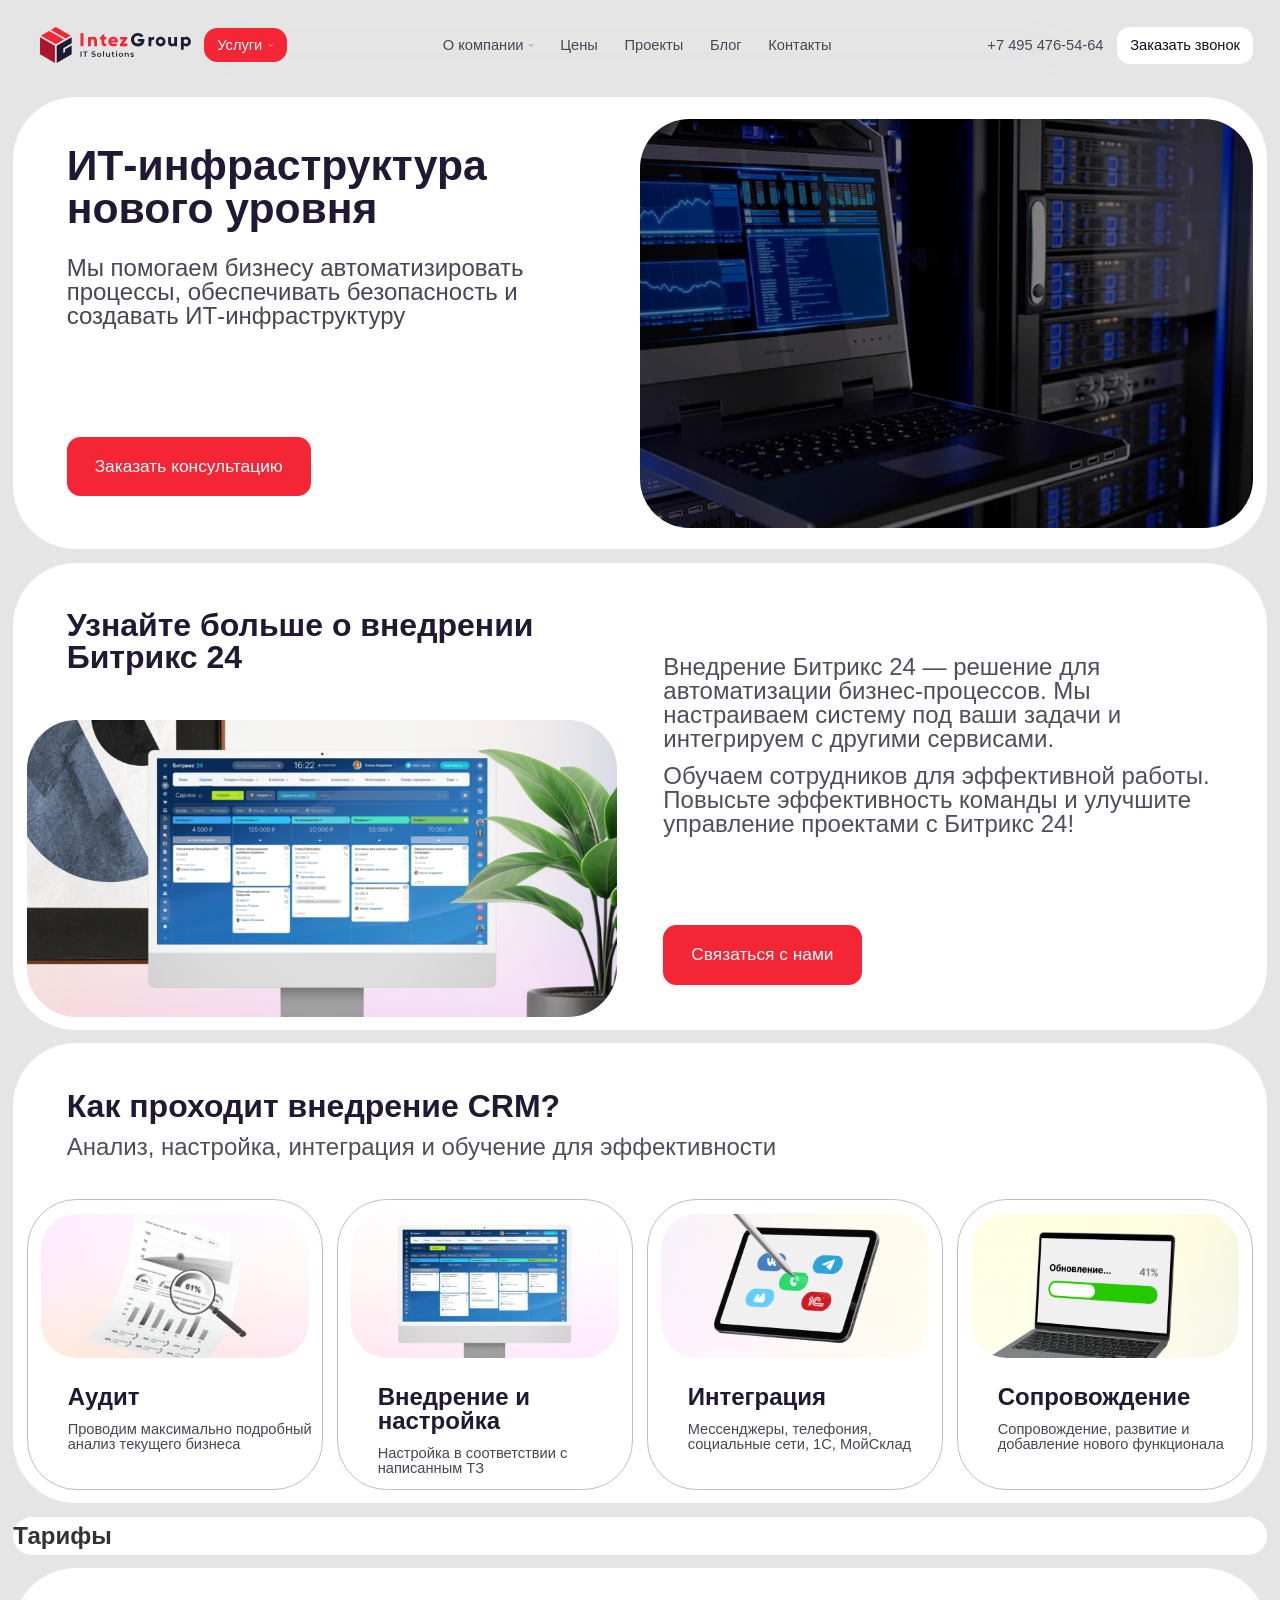
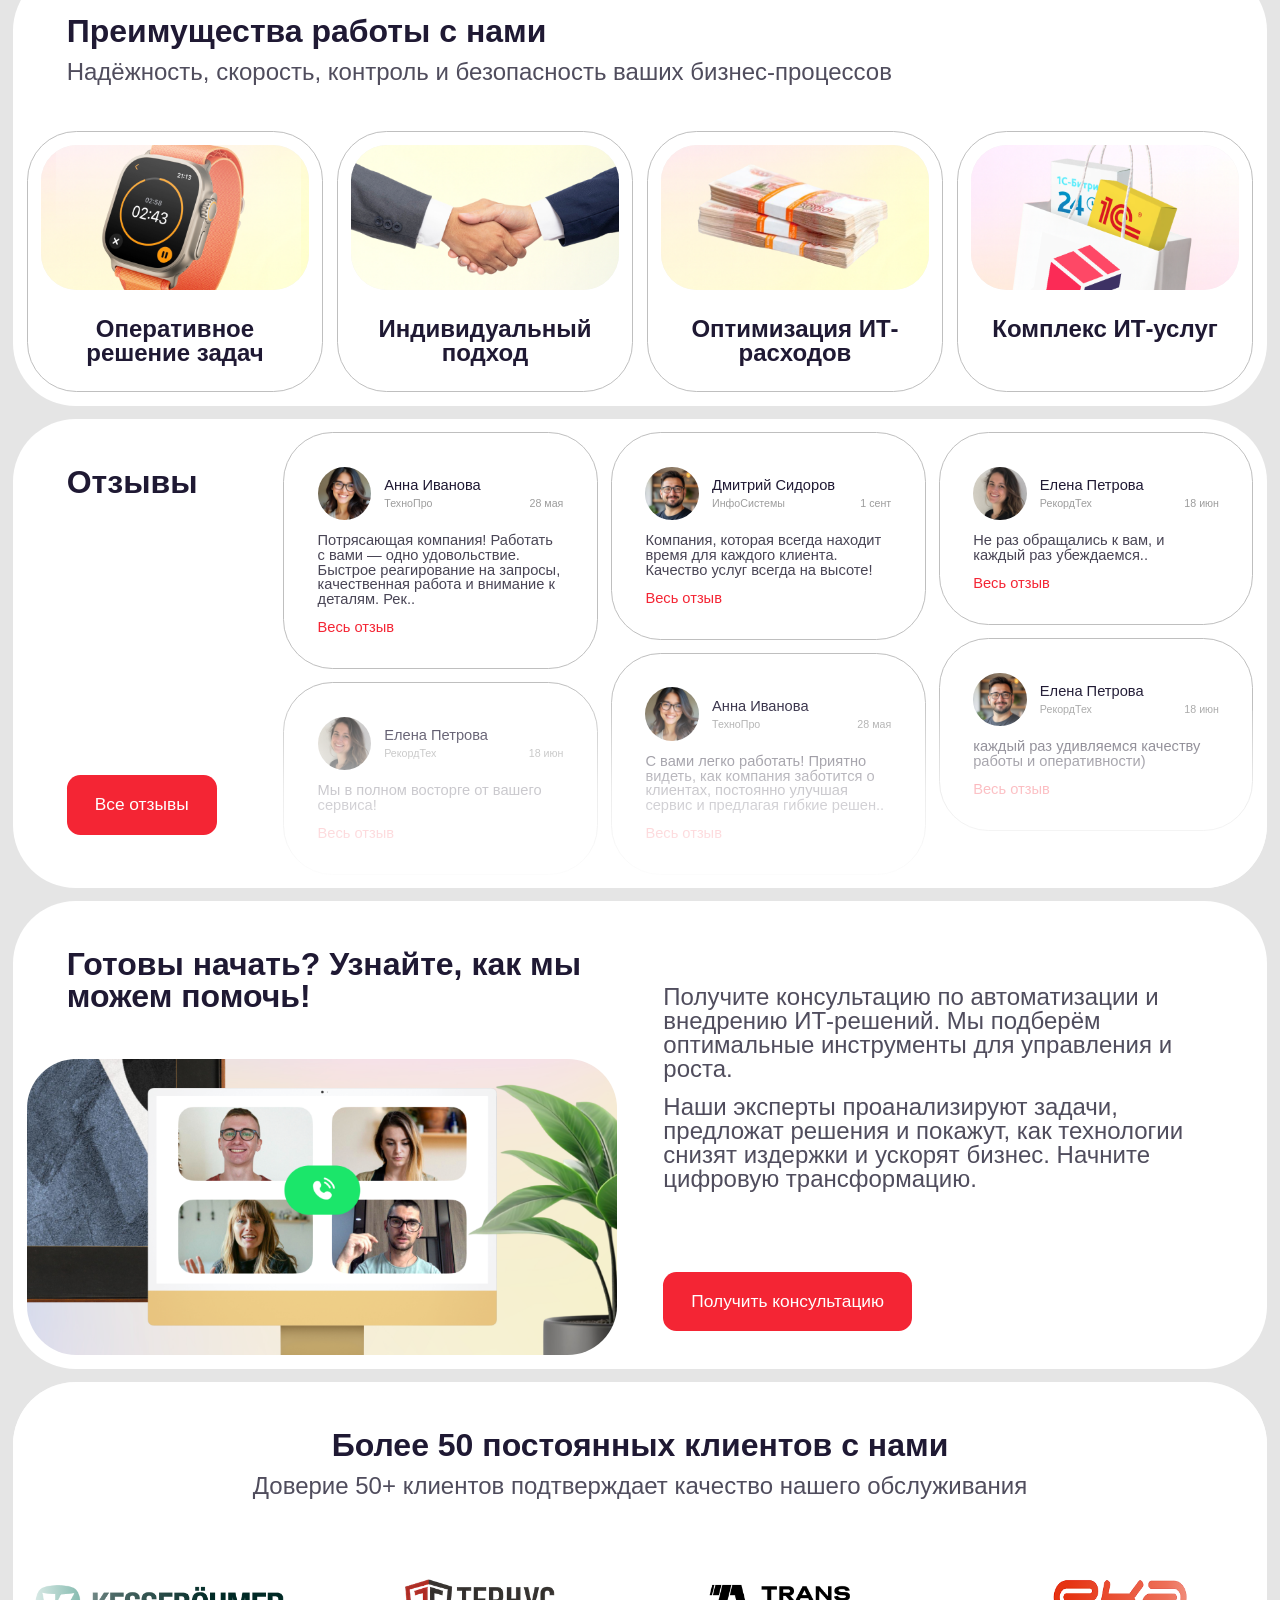
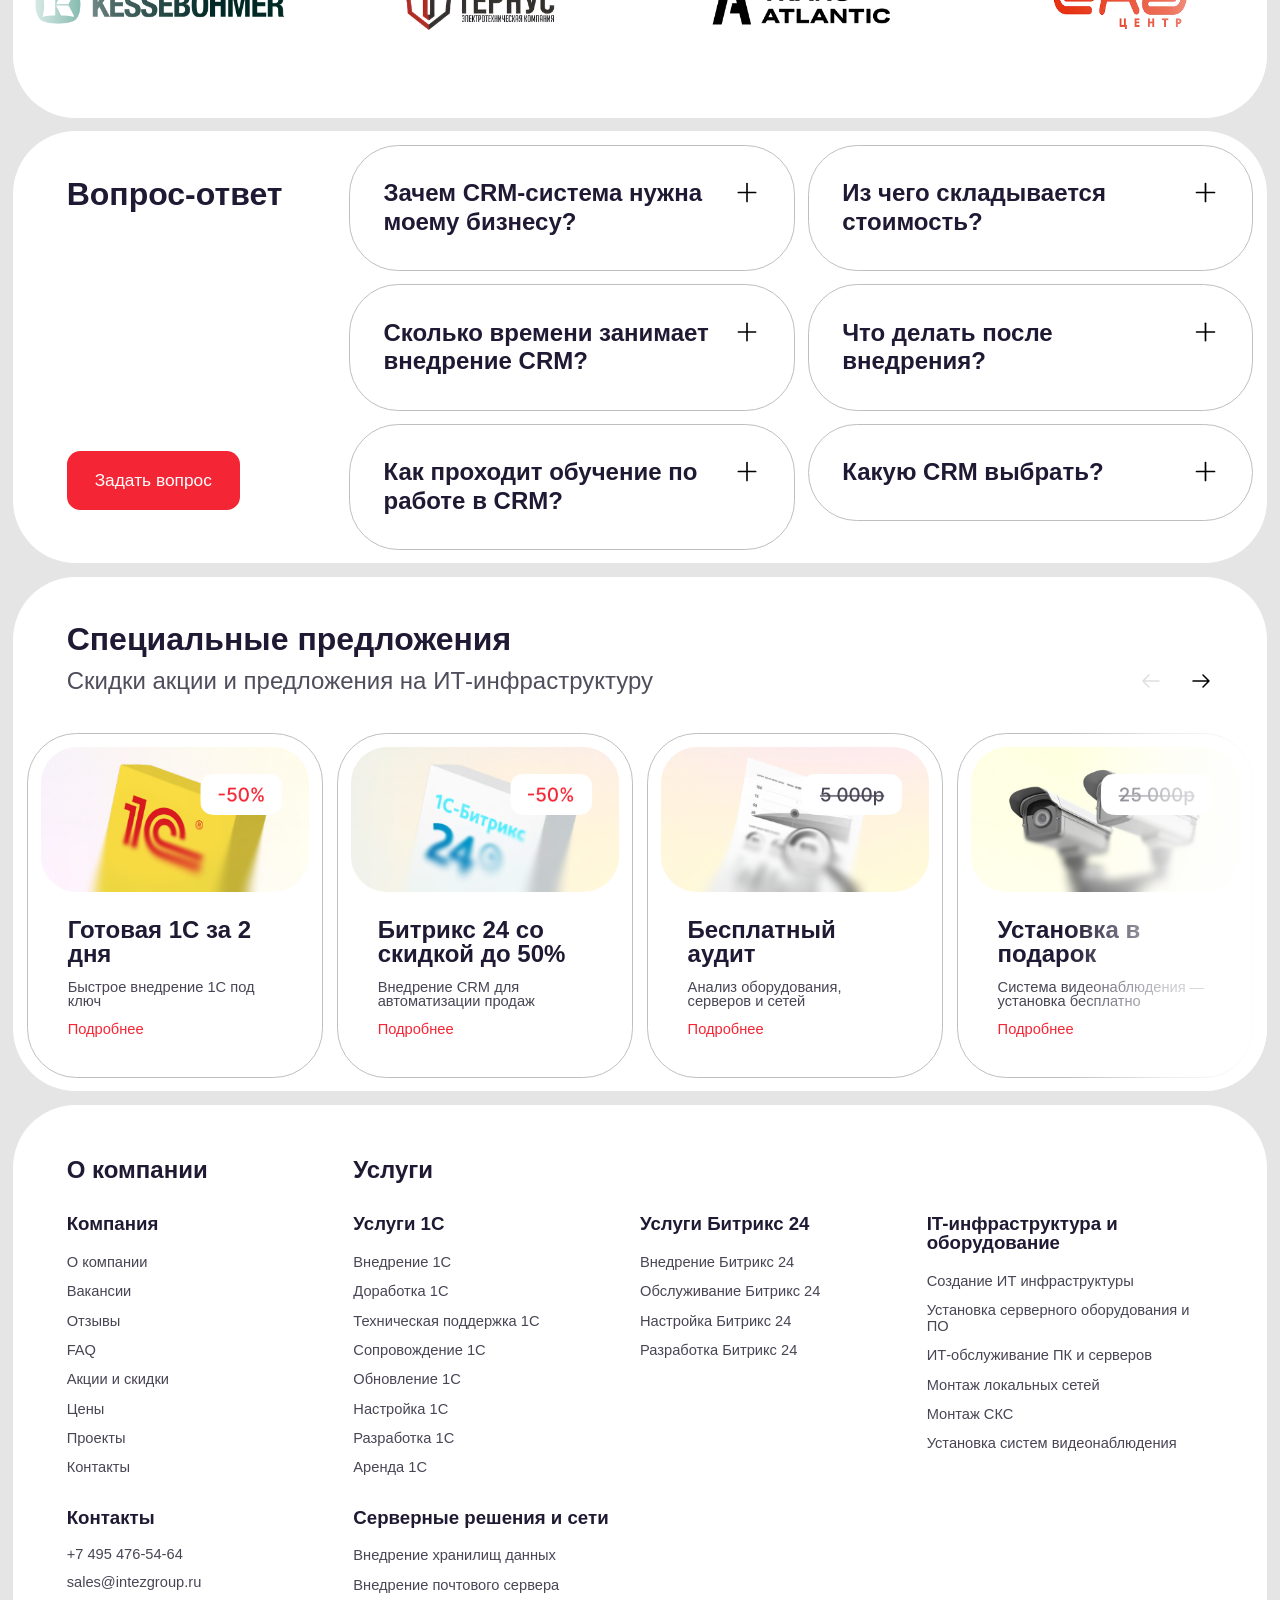
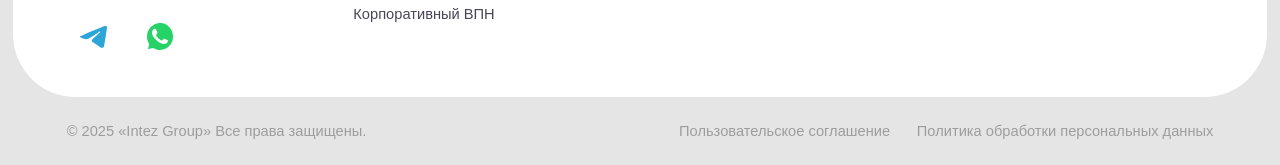
==== services.html @ 2ff38663 "Добавлена папка local для интеграции в Битрикс 24" ====
<!DOCTYPE html>
<html lang="ru">

<head>
  <meta charset="UTF-8" />
  <meta name="viewport" content="width=device-width, initial-scale=1.0" />
  <meta http-equiv="X-UA-Compatible" content="ie=edge" />
  <title>Название сайта</title>
  <link rel="stylesheet" href="style/main.css" />
</head>

<body>
  <!-- Overlay для размытия main (для services-popup) -->
  <div class="services-popup__overlay" id="overlay"></div>

  <!-- Overlay для модального окна (выше всех элементов) -->
  <div class="modal-overlay" id="modalOverlay"></div>

  <!-- Модальное окно с формой -->
  <div class="modal-popup" id="callModal">
    <div class="modal-popup__wrapper">
      <div class="modal-popup__container">
        <!-- Контент формы (переиспользуем стили quick-response) -->
        <div class="quick-response__content">
          <h2>Получить ответ за 15 минут</h2>
          <p>
            Заполните форму с актуальными данными
          </p>
          <form class="quick-response__form" id="callModalForm">
            <div class="quick-response__field">
              <input type="text" class="quick-response__input" placeholder="Имя" />
              <span class="quick-response__error">Additional text</span>
            </div>
            <div class="quick-response__field">
              <input type="tel" class="quick-response__input" placeholder="+7 __ __ __" />
              <span class="quick-response__error">Additional text</span>
            </div>
            <button type="submit" class="btn btn--primary">Отправить</button>
            <p>
              Отправляя форму, вы соглашаетесь с условиями
              <a href="#">пользовательского соглашения</a> и
              <a href="#">обработкой персональных данных</a>
            </p>
          </form>
        </div>

        <!-- Контент успешной отправки (скрыт по умолчанию) -->
        <div class="modal-success" style="display: none;">
          <img src="assets/img/content/successfully-done.png" alt="Успешно" class="modal-success__image" loading="lazy">
          <div class="modal-success__content">
            <h2>Спасибо за обращение!</h2>
            <p>
              Мы уже получили вашу заявку. Ожидайте звонка — специалист свяжется с вами в ближайшее время
            </p>
          </div>
        </div>
      </div>

      <!-- Кнопка закрытия справа от контейнера -->
      <button class="modal-popup__close" id="modalClose" aria-label="Закрыть">
        <img src="assets/img/icons/close.svg" alt="Закрыть" loading="lazy">
      </button>
    </div>
  </div>

  <!-- Всплывающее меню услуг -->
  <div class="services-popup__container" id="servicesPopup">
    <div class="services-popup__links">
      <!-- Колонка с категориями -->
      <div class="services-popup__column-wrapper">
        <!-- Блок заголовков категорий -->
        <div class="services-popup__categories">
          <h3 class="active" data-category="1c">
            Услуги 1С
          </h3>
          <h3 data-category="bitrix24">
            Услуги Битрикс 24
          </h3>
          <h3 data-category="it-infrastructure">
            ИТ-инфраструктура и оборудование
          </h3>
          <h3 data-category="server-solutions">
            Серверные решения и сети
          </h3>
        </div>
      </div>

      <!-- Колонка 1 -->
      <div class="services-popup__column-wrapper">
        <div class="services-popup__column" data-column="1">
          <!-- Услуги 1С - Колонка 1 -->
          <a href="#" class="services-popup__link" data-category="1c">Внедрение 1С</a>
          <a href="#" class="services-popup__link" data-category="1c">Доработка 1С</a>
          <a href="#" class="services-popup__link" data-category="1c">Техническая поддержка 1С</a>
          <a href="#" class="services-popup__link" data-category="1c">Сопровождение 1С</a>

          <!-- Услуги Битрикс 24 - Колонка 1 -->
          <a href="#" class="services-popup__link" data-category="bitrix24" style="display: none">Внедрение Битрикс
            24</a>
          <a href="#" class="services-popup__link" data-category="bitrix24" style="display: none">Обслуживание Битрикс
            24</a>

          <!-- ИТ-инфраструктура и оборудование - Колонка 1 -->
          <a href="#" class="services-popup__link" data-category="it-infrastructure" style="display: none">Создание ИТ
            инфраструктуры</a>
          <a href="#" class="services-popup__link" data-category="it-infrastructure" style="display: none">Установка
            серверного оборудования и ПО</a>
          <a href="#" class="services-popup__link" data-category="it-infrastructure"
            style="display: none">ИТ-обслуживание ПК и серверов</a>

          <!-- Серверные решения и сети - Колонка 1 -->
          <a href="#" class="services-popup__link" data-category="server-solutions" style="display: none">Внедрение
            хранилищ данных</a>
          <a href="#" class="services-popup__link" data-category="server-solutions" style="display: none">Внедрение
            почтового сервера</a>
        </div>
      </div>

      <!-- Колонка 2 -->
      <div class="services-popup__column-wrapper">
        <div class="services-popup__column" data-column="2">
          <!-- Услуги 1С - Колонка 2 -->
          <a href="#" class="services-popup__link" data-category="1c">Обновление 1С</a>
          <a href="#" class="services-popup__link" data-category="1c">Настройка 1С</a>
          <a href="#" class="services-popup__link" data-category="1c">Разработка 1С</a>
          <a href="#" class="services-popup__link" data-category="1c">Аренда 1С</a>

          <!-- Услуги Битрикс 24 - Колонка 2 -->
          <a href="#" class="services-popup__link" data-category="bitrix24" style="display: none">Настройка Битрикс
            24</a>
          <a href="#" class="services-popup__link" data-category="bitrix24" style="display: none">Разработка Битрикс
            24</a>

          <!-- ИТ-инфраструктура и оборудование - Колонка 2 -->
          <a href="#" class="services-popup__link" data-category="it-infrastructure" style="display: none">Монтаж
            локальных сетей</a>
          <a href="#" class="services-popup__link" data-category="it-infrastructure" style="display: none">Монтаж
            СКС</a>
          <a href="#" class="services-popup__link" data-category="it-infrastructure" style="display: none">Установка
            систем видеонаблюдения</a>

          <!-- Серверные решения и сети - Колонка 2 -->
          <a href="#" class="services-popup__link" data-category="server-solutions" style="display: none">Корпоративный
            VPN</a>
        </div>
      </div>
    </div>

    <!-- Блок с фотографией -->
    <div class="services-popup__image">
      <img src="assets/img/content/popup-menu-1c.png" alt="Услуги 1С" data-image="1c"
        class="services-popup__photo active" loading="lazy" />
      <img src="assets/img/content/popup-menu-bitrix-24.png" alt="Услуги Битрикс 24" data-image="bitrix24"
        class="services-popup__photo" loading="lazy" />
      <img src="assets/img/content/popup-menu-IT-solutions-and-equipment.png" alt="ИТ-инфраструктура и оборудование"
        data-image="it-infrastructure" class="services-popup__photo" loading="lazy" />
      <img src="assets/img/content/popup-menu-server-solutions-and-networks.png" alt="Серверные решения и сети"
        data-image="server-solutions" class="services-popup__photo" loading="lazy" />
    </div>
  </div>
  </div>

  <!-- Шапка сайта (десктоп версия) -->
  <header class="header header--desktop">
    <div class="container">
      <div class="header__content">
        <img src="assets/img/icons/logo-header-desktop.svg" alt="IntezGroup Logo" class="header__logo" loading="lazy" />

        <button class="btn btn--services" id="servicesBtn">
          Услуги
          <img src="assets/img/icons/show-more.svg" alt="" class="btn__icon" loading="lazy" />
        </button>

        <nav class="nav">
          <ul class="nav__list">
            <li class="nav__item nav__item--has-dropdown">
              <a href="#about" class="nav__link">
                О компании
                <img src="assets/img/icons/show-more.svg" alt="" class="nav__link-icon" loading="lazy" />
              </a>
              <!-- Всплывающее меню "О компании" -->
              <div class="nav-dropdown" id="aboutDropdown">
                <div class="nav-dropdown__container">
                  <a href="#" class="nav-dropdown__link">О компании</a>
                  <a href="#" class="nav-dropdown__link">Вакансии</a>
                  <a href="#" class="nav-dropdown__link">Отзывы</a>
                  <a href="#" class="nav-dropdown__link">Вопрос-ответ</a>
                  <a href="#" class="nav-dropdown__link">Акции и скидки</a>
                </div>
              </div>
            </li>
            <li class="nav__item">
              <a href="#prices" class="nav__link">Цены</a>
            </li>
            <li class="nav__item">
              <a href="#projects" class="nav__link">Проекты</a>
            </li>
            <li class="nav__item">
              <a href="#blog" class="nav__link">Блог</a>
            </li>
            <li class="nav__item">
              <a href="#contacts" class="nav__link">Контакты</a>
            </li>
          </ul>
        </nav>

        <div class="header__actions">
          <a href="tel:+74954765464" class="header__phone">+7 495 476-54-64</a>
          <button class="btn btn--secondary" id="callBtn">
            Заказать звонок
          </button>
        </div>

        <button class="burger" id="burger">
          <span class="burger__line"></span>
          <span class="burger__line"></span>
          <span class="burger__line"></span>
        </button>
      </div>
    </div>
  </header>

  <!-- Шапка сайта (мобильная версия для <= 1023px) -->
  <header class="header header--mobile">
    <div class="header__mobile-container">
      <img src="assets/img/icons/logo-header-mobile.svg" alt="IntezGroup Logo" class="header__mobile-logo"
        loading="lazy" />

      <div class="header__mobile-actions">
        <button class="btn btn--mobile-services" id="mobileServicesBtn">
          Услуги
        </button>

        <button class="btn-icon" id="mobileCallBtn" aria-label="Позвонить">
          <img src="assets/img/icons/phone-mobile.svg" alt="" loading="lazy" />
        </button>

        <button class="btn-icon" id="mobileMenuBtn" aria-label="Меню">
          <img src="assets/img/icons/menu-mobile.svg" alt="" loading="lazy" />
        </button>
      </div>
    </div>
  </header>

  <!-- Overlay для мобильного меню (содержит меню внутри) -->
  <div class="mobile-menu-overlay" id="mobileMenuOverlay">
    <!-- Кнопка закрытия меню (вернуться назад) -->
    <button class="btn-icon mobile-menu-back" id="mobileMenuBack" aria-label="Назад">
      <img src="assets/img/icons/back.svg" alt="" loading="lazy" />
    </button>

    <!-- Контент меню будет клонирован сюда из footer через JS -->
    <div class="mobile-menu-content" id="mobileMenuContent"></div>
  </div>

  <!-- Основной контент страницы -->
  <main>
    <!-- Обертка для основного контента (можно скрывать при показе 404) -->
    <div id="mainContent">
      <!-- 1. Секция: ИТ-инфраструктура нового уровня -->
      <section class="section section--hero">
        <div class="hero__content">
          <div class="hero__text-group">
            <h1>ИТ-инфраструктура нового уровня</h1>
            <p>
              Мы помогаем бизнесу автоматизировать процессы, обеспечивать
              безопасность и создавать ИТ-инфраструктуру
            </p>
          </div>
          <button class="btn btn--primary hero__button">Заказать консультацию</button>
        </div>
        <div class="hero__image">
          <img src="assets/img/content/a-new-level-of-IT-infrastructure.png" alt="ИТ-инфраструктура нового уровня"
            loading="lazy" />
        </div>
        <button class="btn btn--primary hero__button-mobile">Заказать консультацию</button>
      </section>

      <!-- 2. Секция: Преимущества работы с нами -->
      <section class="section section--about-company">
        <h2>
          Узнайте больше о внедрении Битрикс 24
        </h2>
        <div class="about-company__image">
          <img src="assets/img/content/section-learn-more.png" alt="Битрикс 24" loading="lazy" />
        </div>
        <div class="about-company__content">
          <div class="about-company__text">
            <p>
              Внедрение Битрикс 24 — решение для автоматизации бизнес-процессов.
              Мы настраиваем систему под ваши задачи и интегрируем с другими
              сервисами.
            </p>
            <p>
              Обучаем сотрудников для эффективной работы. Повысьте эффективность
              команды и улучшите управление проектами с Битрикс 24!
            </p>
          </div>
          <button class="btn btn--primary about-company__button">Связаться с нами</button>
        </div>
        <button class="btn btn--primary about-company__button-mobile">Связаться с нами</button>
      </section>

      <!-- 6. Секция: Наши достижения и результаты -->
      <section class="section section--work-process">
        <h2>Как проходит внедрение CRM?</h2>
        <p>
          Анализ, настройка, интеграция и обучение для эффективности
        </p>

        <div class="work-process__grid">
          <!-- Карточка 1: Аудит -->
          <div class="work-process-card">
            <div class="work-process-card__image">
              <img src="assets/img/content/audit-section-crm-proces.png" alt="Аудит" loading="lazy" />
            </div>
            <h3>Аудит</h3>
            <p>
              Проводим максимально подробный анализ текущего бизнеса
            </p>
          </div>

          <!-- Карточка 2: Внедрение и настройка -->
          <div class="work-process-card">
            <div class="work-process-card__image">
              <img src="assets/img/content/implem-section-crm-proces.png" alt="Внедрение и настройка" loading="lazy" />
            </div>
            <h3>Внедрение и настройка</h3>
            <p>
              Настройка в соответствии с написанным ТЗ
            </p>
          </div>

          <!-- Карточка 3: Интеграция -->
          <div class="work-process-card">
            <div class="work-process-card__image">
              <img src="assets/img/content/integration-section-crm-proces.png" alt="Интеграция" loading="lazy" />
            </div>
            <h3>Интеграция</h3>
            <p>
              Мессенджеры, телефония, социальные сети, 1С, МойСклад
            </p>
          </div>

          <!-- Карточка 4: Сопровождение -->
          <div class="work-process-card">
            <div class="work-process-card__image">
              <img src="assets/img/content/escort-section-crm-proces.png" alt="Сопровождение" loading="lazy" />
            </div>
            <h3>Сопровождение</h3>
            <p>
              Сопровождение, развитие и добавление нового функционала
            </p>
          </div>
        </div>

        <div class="work-process__navigation">
          <button class="work-process__nav-btn work-process__nav-btn--prev" id="workProcessPrev">
            <img src="assets/img/icons/arrow-left.svg" alt="Предыдущий" style="transform: rotate(180deg)"
              loading="lazy" />
          </button>
          <button class="work-process__nav-btn work-process__nav-btn--next" id="workProcessNext">
            <img src="assets/img/icons/arrow-left.svg" alt="Следующий" style="transform: rotate(0deg)" loading="lazy" />
          </button>
        </div>
      </section>

      <!-- 5. Секция: Узнайте больше о нашей компании -->
      <!-- 4. Секция: Тарифы -->
      <section class="section section--pricing">
        <h2>Тарифы</h2>
      </section>

      <section class="section section--advantages">
        <h2>Преимущества работы с нами</h2>
        <p>
          Надёжность, скорость, контроль и безопасность ваших бизнес-процессов
        </p>

        <div class="advantages__grid">
          <!-- Карточка 1: Оперативное решение задач -->
          <div class="advantage-card">
            <div class="advantage-card__image">
              <img src="assets/img/content/fast-solution-section-advantages.png" alt="Оперативное решение задач"
                loading="lazy" />
            </div>
            <h3>Оперативное решение задач</h3>
          </div>

          <!-- Карточка 2: Индивидуальный подход -->
          <div class="advantage-card">
            <div class="advantage-card__image">
              <img src="assets/img/content/individual-approach-section-advantages.png" alt="Индивидуальный подход"
                loading="lazy" />
            </div>
            <h3>Индивидуальный подход</h3>
          </div>

          <!-- Карточка 3: Оптимизация ИТ-расходов -->
          <div class="advantage-card">
            <div class="advantage-card__image">
              <img src="assets/img/content/optimizing-IT-costs-section-advantages.png" alt="Оптимизация ИТ-расходов"
                loading="lazy" />
            </div>
            <h3>Оптимизация ИТ-расходов</h3>
          </div>

          <!-- Карточка 4: Комплекс ИТ-услуг -->
          <div class="advantage-card">
            <div class="advantage-card__image">
              <img src="assets/img/content/range-of-IT-services-section-advantages.png" alt="Комплекс ИТ-услуг"
                loading="lazy" />
            </div>
            <h3>Комплекс ИТ-услуг</h3>
          </div>
        </div>
      </section>

      <!-- 3. Секция: Услуги, открывающие новые возможности -->
      <section class="section section--reviews">
        <div class="reviews__container">
          <!-- Блок слева: Заголовок и кнопка -->
          <div class="reviews__left-block">
            <h2>Отзывы</h2>
            <button class="btn btn--primary">Все отзывы</button>
          </div>

          <!-- Блок справа: Карточки отзывов -->
          <div class="reviews__cards-block">
            <!-- Отзыв 1: Анна Иванова (первая карточка) -->
            <div class="reviews__card">
              <div class="reviews__card-header">
                <img src="assets/img/content/test-avatar-1.jpg" alt="Анна Иванова" class="reviews__card-photo"
                  loading="lazy" />
                <div class="reviews__card-info">
                  <div class="reviews__card-name">Анна Иванова</div>
                  <div class="reviews__card-meta">
                    <span class="reviews__card-company">ТехноПро</span>
                    <span class="reviews__card-date">28 мая</span>
                  </div>
                </div>
              </div>
              <p>
                Потрясающая компания! Работать с вами — одно удовольствие.
                Быстрое реагирование на запросы, качественная работа и внимание
                к деталям. Рек..
              </p>
              <a href="#" class="reviews__card-link">Весь отзыв</a>
            </div>

            <!-- Отзыв 2: Елена Петрова -->
            <div class="reviews__card">
              <div class="reviews__card-header">
                <img src="assets/img/content/test-avatar-2.jpg" alt="Елена Петрова" class="reviews__card-photo"
                  loading="lazy" />
                <div class="reviews__card-info">
                  <div class="reviews__card-name">Елена Петрова</div>
                  <div class="reviews__card-meta">
                    <span class="reviews__card-company">РекордТех</span>
                    <span class="reviews__card-date">18 июн</span>
                  </div>
                </div>
              </div>
              <p>
                Мы в полном восторге от вашего сервиса!
              </p>
              <a href="#" class="reviews__card-link">Весь отзыв</a>
            </div>

            <!-- Отзыв 3: Дмитрий Сидоров -->
            <div class="reviews__card">
              <div class="reviews__card-header">
                <img src="assets/img/content/test-avatar-3.jpg" alt="Дмитрий Сидоров" class="reviews__card-photo"
                  loading="lazy" />
                <div class="reviews__card-info">
                  <div class="reviews__card-name">Дмитрий Сидоров</div>
                  <div class="reviews__card-meta">
                    <span class="reviews__card-company">ИнфоСистемы</span>
                    <span class="reviews__card-date">1 сент</span>
                  </div>
                </div>
              </div>
              <p>
                Компания, которая всегда находит время для каждого клиента.
                Качество услуг всегда на высоте!
              </p>
              <a href="#" class="reviews__card-link">Весь отзыв</a>
            </div>

            <!-- Отзыв 4: Анна Иванова (вторая карточка) -->
            <div class="reviews__card">
              <div class="reviews__card-header">
                <img src="assets/img/content/test-avatar-1.jpg" alt="Анна Иванова" class="reviews__card-photo"
                  loading="lazy" />
                <div class="reviews__card-info">
                  <div class="reviews__card-name">Анна Иванова</div>
                  <div class="reviews__card-meta">
                    <span class="reviews__card-company">ТехноПро</span>
                    <span class="reviews__card-date">28 мая</span>
                  </div>
                </div>
              </div>
              <p>
                С вами легко работать! Приятно видеть, как компания заботится о
                клиентах, постоянно улучшая сервис и предлагая гибкие решен..
              </p>
              <a href="#" class="reviews__card-link">Весь отзыв</a>
            </div>

            <!-- Отзыв 5: Елена Петрова (третья карточка) -->
            <div class="reviews__card">
              <div class="reviews__card-header">
                <img src="assets/img/content/test-avatar-2.jpg" alt="Елена Петрова" class="reviews__card-photo"
                  loading="lazy" />
                <div class="reviews__card-info">
                  <div class="reviews__card-name">Елена Петрова</div>
                  <div class="reviews__card-meta">
                    <span class="reviews__card-company">РекордТех</span>
                    <span class="reviews__card-date">18 июн</span>
                  </div>
                </div>
              </div>
              <p>
                Не раз обращались к вам, и каждый раз убеждаемся..
              </p>
              <a href="#" class="reviews__card-link">Весь отзыв</a>
            </div>

            <!-- Отзыв 6: Елена Петрова (четвёртая карточка) -->
            <div class="reviews__card">
              <div class="reviews__card-header">
                <img src="assets/img/content/test-avatar-3.jpg" alt="Елена Петрова" class="reviews__card-photo"
                  loading="lazy" />
                <div class="reviews__card-info">
                  <div class="reviews__card-name">Елена Петрова</div>
                  <div class="reviews__card-meta">
                    <span class="reviews__card-company">РекордТех</span>
                    <span class="reviews__card-date">18 июн</span>
                  </div>
                </div>
              </div>
              <p>
                каждый раз удивляемся качеству работы и оперативности)
              </p>
              <a href="#" class="reviews__card-link">Весь отзыв</a>
            </div>
          </div>
        </div>

        <div class="reviews__navigation">
          <button class="reviews__nav-btn reviews__nav-btn--prev" id="reviewsPrev">
            <img src="assets/img/icons/arrow-left.svg" alt="Предыдущий" style="transform: rotate(180deg)"
              loading="lazy" />
          </button>
          <button class="reviews__nav-btn reviews__nav-btn--next" id="reviewsNext">
            <img src="assets/img/icons/arrow-left.svg" alt="Следующий" style="transform: rotate(0deg)" loading="lazy" />
          </button>
        </div>
      </section>

      <!-- 10. Секция: Готовы начать? Узнайте, как мы можем помочь! -->
      <section class="section section--ready-to-start">
        <h2>
          Готовы начать? Узнайте, как мы можем помочь!
        </h2>
        <div class="ready-to-start__image">
          <img src="assets/img/content/ready-to-start-img.png" alt="Готовы начать?" loading="lazy" />
        </div>
        <div class="ready-to-start__content">
          <div class="ready-to-start__text">
            <p>
              Получите консультацию по автоматизации и внедрению ИТ-решений. Мы
              подберём оптимальные инструменты для управления и роста.
            </p>
            <p>
              Наши эксперты проанализируют задачи, предложат решения и покажут,
              как технологии снизят издержки и ускорят бизнес. Начните цифровую
              трансформацию.
            </p>
          </div>
          <button class="btn btn--primary ready-to-start__button">Получить консультацию</button>
        </div>
        <button class="btn btn--primary ready-to-start__button-mobile">Получить консультацию</button>
      </section>

      <!-- 11. Секция: Специальные предложения -->
      <section class="section section--clients">
        <div class="clients__header">
          <h2>Более 50 постоянных клиентов с нами</h2>
          <p>
            Доверие 50+ клиентов подтверждает качество нашего обслуживания
          </p>
        </div>

        <div class="clients__grid">
          <div class="clients__logo">
            <img src="assets/img/partners/kessebohmer.png" alt="Kessebohmer" loading="lazy" />
          </div>
          <div class="clients__logo">
            <img src="assets/img/partners/ternus.png" alt="Ternus" loading="lazy" />
          </div>
          <div class="clients__logo">
            <img src="assets/img/partners/trans-atlantic.png" alt="Trans Atlantic" loading="lazy" />
          </div>
          <div class="clients__logo">
            <img src="assets/img/partners/eka-center.png" alt="Eka Center" loading="lazy" />
          </div>
          <div class="clients__logo">
            <img src="assets/img/partners/city-krovla.png" alt="City Krovla" loading="lazy" />
          </div>
          <div class="clients__logo">
            <img src="assets/img/partners/belka.png" alt="Belka" loading="lazy" />
          </div>
          <div class="clients__logo">
            <img src="assets/img/partners/abs-service.png" alt="ABS Service" loading="lazy" />
          </div>
          <div class="clients__logo">
            <img src="assets/img/partners/chapurin.png" alt="Chapurin" loading="lazy" />
          </div>
          <div class="clients__logo">
            <img src="assets/img/partners/geomon.png" alt="Geomon" loading="lazy" />
          </div>
          <div class="clients__logo">
            <img src="assets/img/partners/lsc.png" alt="LSC" loading="lazy" />
          </div>
          <div class="clients__logo">
            <img src="assets/img/partners/mediacontact.png" alt="Media Contact" loading="lazy" />
          </div>
          <div class="clients__logo">
            <img src="assets/img/partners/presna-finans.png" alt="Presna Finans" loading="lazy" />
          </div>
          <div class="clients__logo">
            <img src="assets/img/partners/smartlamps.png" alt="Smart Lamps" loading="lazy" />
          </div>
          <div class="clients__logo">
            <img src="assets/img/partners/tract-group.png" alt="Tract Group" loading="lazy" />
          </div>

          <!-- Дубликаты для бесшовной анимации на desktop -->
          <div class="clients__logo">
            <img src="assets/img/partners/kessebohmer.png" alt="Kessebohmer" loading="lazy" />
          </div>
          <div class="clients__logo">
            <img src="assets/img/partners/ternus.png" alt="Ternus" loading="lazy" />
          </div>
          <div class="clients__logo">
            <img src="assets/img/partners/trans-atlantic.png" alt="Trans Atlantic" loading="lazy" />
          </div>
          <div class="clients__logo">
            <img src="assets/img/partners/eka-center.png" alt="Eka Center" loading="lazy" />
          </div>
          <div class="clients__logo">
            <img src="assets/img/partners/city-krovla.png" alt="City Krovla" loading="lazy" />
          </div>
          <div class="clients__logo">
            <img src="assets/img/partners/belka.png" alt="Belka" loading="lazy" />
          </div>
          <div class="clients__logo">
            <img src="assets/img/partners/abs-service.png" alt="ABS Service" loading="lazy" />
          </div>
          <div class="clients__logo">
            <img src="assets/img/partners/chapurin.png" alt="Chapurin" loading="lazy" />
          </div>
          <div class="clients__logo">
            <img src="assets/img/partners/geomon.png" alt="Geomon" loading="lazy" />
          </div>
          <div class="clients__logo">
            <img src="assets/img/partners/lsc.png" alt="LSC" loading="lazy" />
          </div>
          <div class="clients__logo">
            <img src="assets/img/partners/mediacontact.png" alt="Media Contact" loading="lazy" />
          </div>
          <div class="clients__logo">
            <img src="assets/img/partners/presna-finans.png" alt="Presna Finans" loading="lazy" />
          </div>
          <div class="clients__logo">
            <img src="assets/img/partners/smartlamps.png" alt="Smart Lamps" loading="lazy" />
          </div>
          <div class="clients__logo">
            <img src="assets/img/partners/tract-group.png" alt="Tract Group" loading="lazy" />
          </div>
        </div>

        <div class="clients__navigation">
          <button class="clients__nav-btn clients__nav-btn--prev" id="clientsPrev">
            <img src="assets/img/icons/arrow-left.svg" alt="Предыдущий" style="transform: rotate(180deg)"
              loading="lazy" />
          </button>
          <button class="clients__nav-btn clients__nav-btn--next" id="clientsNext">
            <img src="assets/img/icons/arrow-left.svg" alt="Следующий" style="transform: rotate(0deg)" loading="lazy" />
          </button>
        </div>
      </section>

      <!-- 8. Секция: ИТ для Трак Групп -->
      <section class="section section--faq">
        <div class="faq__container">
          <!-- Блок слева: Заголовок и кнопка -->
          <div class="faq__left-block">
            <h2>Вопрос-ответ</h2>
            <button class="btn btn--primary">Задать вопрос</button>
          </div>

          <!-- Блок справа: Карточки FAQ -->
          <div class="faq__cards-block">
            <!-- Вопрос 1 -->
            <div class="faq__card">
              <div class="faq__card-header">
                <div class="faq__question-text">
                  Зачем CRM-система нужна моему бизнесу?
                </div>
                <button class="faq__toggle-btn">
                  <img src="assets/img/icons/plus.svg" alt="Показать ответ" loading="lazy" />
                </button>
              </div>
              <div class="faq__answer">
                CRM-система помогает систематизировать работу с клиентами,
                автоматизировать бизнес-процессы и увеличить продажи. Она
                позволяет хранить всю историю взаимодействия с клиентами в одном
                месте, отслеживать сделки на всех этапах воронки продаж и
                анализировать эффективность вашей команды.
              </div>
            </div>

            <!-- Вопрос 2 -->
            <div class="faq__card">
              <div class="faq__card-header">
                <div class="faq__question-text">
                  Сколько времени занимает внедрение CRM?
                </div>
                <button class="faq__toggle-btn">
                  <img src="assets/img/icons/plus.svg" alt="Показать ответ" loading="lazy" />
                </button>
              </div>
              <div class="faq__answer">
                Сроки внедрения CRM зависят от масштаба вашего бизнеса,
                сложности интеграций и объема персональных данных. В среднем,
                процесс занимает от нескольких недель до нескольких месяцев. Мы
                проводим предварительный анализ ваших задач и бизнес-процессов,
                чтобы определить наиболее оптимальные сроки и предоставить вам
                план внедрения
              </div>
            </div>

            <!-- Вопрос 3 -->
            <div class="faq__card">
              <div class="faq__card-header">
                <div class="faq__question-text">
                  Как проходит обучение по работе в CRM?
                </div>
                <button class="faq__toggle-btn">
                  <img src="assets/img/icons/plus.svg" alt="Показать ответ" loading="lazy" />
                </button>
              </div>
              <div class="faq__answer">
                Мы проводим комплексное обучение для вашей команды, включающее
                теоретические занятия и практические тренинги. Обучение
                адаптируется под специфику вашего бизнеса и включает в себя
                работу с основными модулями системы, настройку воронок продаж и
                автоматизацию процессов. После обучения мы предоставляем
                техническую поддержку.
              </div>
            </div>

            <!-- Вопрос 4 -->
            <div class="faq__card">
              <div class="faq__card-header">
                <div class="faq__question-text">
                  Из чего складывается стоимость?
                </div>
                <button class="faq__toggle-btn">
                  <img src="assets/img/icons/plus.svg" alt="Показать ответ" loading="lazy" />
                </button>
              </div>
              <div class="faq__answer">
                Стоимость внедрения CRM складывается из нескольких компонентов:
                лицензия на использование системы, работы по настройке и
                кастомизации под ваши бизнес-процессы, интеграция с другими
                сервисами, обучение сотрудников и техническая поддержка. Мы
                предлагаем гибкие тарифные планы, чтобы вы могли выбрать
                оптимальный вариант.
              </div>
            </div>

            <!-- Вопрос 5 -->
            <div class="faq__card">
              <div class="faq__card-header">
                <div class="faq__question-text">
                  Что делать после внедрения?
                </div>
                <button class="faq__toggle-btn">
                  <img src="assets/img/icons/plus.svg" alt="Показать ответ" loading="lazy" />
                </button>
              </div>
              <div class="faq__answer">
                После внедрения CRM мы остаемся на связи для технической
                поддержки и консультаций. Рекомендуем регулярно анализировать
                эффективность использования системы, оптимизировать
                бизнес-процессы и обучать новых сотрудников. Мы также предлагаем
                услуги по доработке функционала и масштабированию системы по
                мере роста вашего бизнеса.
              </div>
            </div>

            <!-- Вопрос 6 -->
            <div class="faq__card">
              <div class="faq__card-header">
                <div class="faq__question-text">Какую CRM выбрать?</div>
                <button class="faq__toggle-btn">
                  <img src="assets/img/icons/plus.svg" alt="Показать ответ" loading="lazy" />
                </button>
              </div>
              <div class="faq__answer">
                Выбор CRM зависит от специфики вашего бизнеса, количества
                сотрудников и задач, которые необходимо решить. Мы работаем с
                Bitrix24 — это мощная российская платформа, которая включает
                CRM, задачи и проекты, телефонию, чаты и многое другое. Проведем
                аудит и поможем определить оптимальное решение именно для вас.
              </div>
            </div>
          </div>
        </div>
      </section>

      <!-- 13. Секция: Получить ответ за 15 минут -->
      <section class="section section--special-offers">
        <div class="special-offers__header">
          <div class="special-offers__header-text">
            <h2>Специальные предложения</h2>
            <p>
              Скидки акции и предложения на ИТ-инфраструктуру
            </p>
          </div>
        </div>

        <div class="special-offers__navigation">
          <button class="special-offers__nav-btn special-offers__nav-btn--prev" id="specialOffersPrev">
            <img src="assets/img/icons/arrow-left.svg" alt="Предыдущий" style="transform: rotate(180deg)"
              loading="lazy" />
          </button>
          <button class="special-offers__nav-btn special-offers__nav-btn--next" id="specialOffersNext">
            <img src="assets/img/icons/arrow-left.svg" alt="Следующий" style="transform: rotate(0deg)" loading="lazy" />
          </button>
        </div>

        <div class="special-offers__grid">
          <!-- Карточка 1: Готовая 1С за 2 дня -->
          <div class="special-offers__card">
            <div class="special-offers__card-image">
              <img src="assets/img/content/1c-section-special-offers.png" alt="Готовая 1С за 2 дня" loading="lazy" />
            </div>
            <div class="special-offers__card-content">
              <h3>Готовая 1С за 2 дня</h3>
              <p>
                Быстрое внедрение 1С под ключ
              </p>
              <a href="#" class="special-offers__card-link">Подробнее</a>
            </div>
          </div>

          <!-- Карточка 2: Битрикс 24 со скидкой до 50% -->
          <div class="special-offers__card">
            <div class="special-offers__card-image">
              <img src="assets/img/content/24-bitrix-section-special-offers.png" alt="Битрикс 24 со скидкой до 50%"
                loading="lazy" />
            </div>
            <div class="special-offers__card-content">
              <h3>
                Битрикс 24 со скидкой до 50%
              </h3>
              <p>
                Внедрение CRM для автоматизации продаж
              </p>
              <a href="#" class="special-offers__card-link">Подробнее</a>
            </div>
          </div>

          <!-- Карточка 3: Бесплатный аудит -->
          <div class="special-offers__card">
            <div class="special-offers__card-image">
              <img src="assets/img/content/free-audit-section-special-offers.png" alt="Бесплатный аудит"
                loading="lazy" />
            </div>
            <div class="special-offers__card-content">
              <h3>Бесплатный аудит</h3>
              <p>
                Анализ оборудования, серверов и сетей
              </p>
              <a href="#" class="special-offers__card-link">Подробнее</a>
            </div>
          </div>

          <!-- Карточка 4: Установка в подарок -->
          <div class="special-offers__card">
            <div class="special-offers__card-image">
              <img src="assets/img/content/installation-section-special-offers.png" alt="Установка в подарок"
                loading="lazy" />
            </div>
            <div class="special-offers__card-content">
              <h3>Установка в подарок</h3>
              <p>
                Система видеонаблюдения — установка бесплатно
              </p>
              <a href="#" class="special-offers__card-link">Подробнее</a>
            </div>
          </div>

          <!-- Карточка 4: Установка в подарок -->
          <div class="special-offers__card">
            <div class="special-offers__card-image">
              <img src="assets/img/content/installation-section-special-offers.png" alt="Установка в подарок"
                loading="lazy" />
            </div>
            <div class="special-offers__card-content">
              <h3>Установка в подарок</h3>
              <p>
                Система видеонаблюдения — установка бесплатно
              </p>
              <a href="#" class="special-offers__card-link">Подробнее</a>
            </div>
          </div>

          <!-- Карточка 4: Установка в подарок -->
          <div class="special-offers__card">
            <div class="special-offers__card-image">
              <img src="assets/img/content/installation-section-special-offers.png" alt="Установка в подарок"
                loading="lazy" />
            </div>
            <div class="special-offers__card-content">
              <h3>Установка в подарок</h3>
              <p>
                Система видеонаблюдения — установка бесплатно
              </p>
              <a href="#" class="special-offers__card-link">Подробнее</a>
            </div>
          </div>

          <!-- Карточка 4: Установка в подарок -->
          <div class="special-offers__card">
            <div class="special-offers__card-image">
              <img src="assets/img/content/installation-section-special-offers.png" alt="Установка в подарок"
                loading="lazy" />
            </div>
            <div class="special-offers__card-content">
              <h3>Установка в подарок</h3>
              <p>
                Система видеонаблюдения — установка бесплатно
              </p>
              <a href="#" class="special-offers__card-link">Подробнее</a>
            </div>
          </div>
        </div>
      </section>

    </div>
    <!-- Конец обертки основного контента -->
  </main>
  <!-- Конец основного контента -->

  <!-- Подвал -->
  <footer class="footer">
    <!-- Секция: Ссылки и информация -->
    <section class="section section--footer-info">
      <div class="footer__columns">
        <!-- Колонка 1: О компании -->
        <div class="footer__column">
          <h3>О компании</h3>

          <div class="footer__section">
            <h4>Компания</h4>
            <ul class="footer__list">
              <li><a href="#" class="footer__link">О компании</a></li>
              <li><a href="#" class="footer__link">Вакансии</a></li>
              <li><a href="#" class="footer__link">Отзывы</a></li>
              <li><a href="#" class="footer__link">FAQ</a></li>
              <li><a href="#" class="footer__link">Акции и скидки</a></li>
              <li><a href="#" class="footer__link">Цены</a></li>
              <li><a href="#" class="footer__link">Проекты</a></li>
              <li><a href="#" class="footer__link">Контакты</a></li>
            </ul>
          </div>

          <div class="footer__section">
            <h4>Контакты</h4>
            <div class="footer__contact-info">
              <a href="tel:+74954765464" class="footer__phone">+7 495 476-54-64</a>
              <a href="mailto:sales@intezgroup.ru" class="footer__email">sales@intezgroup.ru</a>
              <div class="footer__social">
                <a href="#" class="footer__social-link footer__social-link--telegram" aria-label="Telegram">
                  <img src="assets/img/icons/TG.svg" alt="Telegram" loading="lazy" />
                </a>
                <a href="#" class="footer__social-link footer__social-link--whatsapp" aria-label="WhatsApp">
                  <img src="assets/img/icons/WA.svg" alt="WhatsApp" loading="lazy" />
                </a>
              </div>
            </div>
          </div>
        </div>

        <!-- Колонка 2: Услуги -->
        <div class="footer__column">
          <h3>Услуги</h3>

          <div class="footer__section">
            <h4>Услуги 1С</h4>
            <ul class="footer__list">
              <li><a href="#" class="footer__link">Внедрение 1С</a></li>
              <li><a href="#" class="footer__link">Доработка 1С</a></li>
              <li>
                <a href="#" class="footer__link">Техническая поддержка 1С</a>
              </li>
              <li><a href="#" class="footer__link">Сопровождение 1С</a></li>
              <li><a href="#" class="footer__link">Обновление 1С</a></li>
              <li><a href="#" class="footer__link">Настройка 1С</a></li>
              <li><a href="#" class="footer__link">Разработка 1С</a></li>
              <li><a href="#" class="footer__link">Аренда 1С</a></li>
            </ul>
          </div>

          <div class="footer__section">
            <h4>Серверные решения и сети</h4>
            <ul class="footer__list">
              <li>
                <a href="#" class="footer__link">Внедрение хранилищ данных</a>
              </li>
              <li>
                <a href="#" class="footer__link">Внедрение почтового сервера</a>
              </li>
              <li><a href="#" class="footer__link">Корпоративный ВПН</a></li>
            </ul>
          </div>
        </div>

        <!-- Колонка 3: Услуги Битрикс 24 -->
        <div class="footer__column">
          <h3 class="footer__column-title--placeholder" aria-hidden="true">
            Placeholder
          </h3>
          <h4>Услуги Битрикс 24</h4>
          <ul class="footer__list">
            <li><a href="#" class="footer__link">Внедрение Битрикс 24</a></li>
            <li>
              <a href="#" class="footer__link">Обслуживание Битрикс 24</a>
            </li>
            <li><a href="#" class="footer__link">Настройка Битрикс 24</a></li>
            <li>
              <a href="#" class="footer__link">Разработка Битрикс 24</a>
            </li>
          </ul>
        </div>

        <!-- Колонка 4: IT-инфраструктура -->
        <div class="footer__column">
          <h3 class="footer__column-title--placeholder" aria-hidden="true">
            Placeholder
          </h3>
          <h4>IT-инфраструктура и оборудование</h4>
          <ul class="footer__list">
            <li>
              <a href="#" class="footer__link">Создание ИТ инфраструктуры</a>
            </li>
            <li>
              <a href="#" class="footer__link">Установка серверного оборудования и ПО</a>
            </li>
            <li>
              <a href="#" class="footer__link">ИТ-обслуживание ПК и серверов</a>
            </li>
            <li>
              <a href="#" class="footer__link">Монтаж локальных сетей</a>
            </li>
            <li><a href="#" class="footer__link">Монтаж СКС</a></li>
            <li>
              <a href="#" class="footer__link">Установка систем видеонаблюдения</a>
            </li>
          </ul>
        </div>
      </div>
    </section>

    <div class="footer__container">
      <p>
        © 2025 «Intez Group» Все права защищены.
      </p>
      <div class="footer__legal">
        <a href="#" class="footer__legal-link">Пользовательское соглашение</a>
        <a href="#" class="footer__legal-link">Политика обработки персональных данных</a>
      </div>
    </div>
  </footer>

  <script src="script/main.js"></script>
</body>

</html>
---- style/main.css ----
/*
┏━━━━━━━━━━━━━━━━━━━━━━━━━━━━━━━━━━━━━━━━━━━━━━━━━━━━━━━━━━━━━━━━━━━━━━━┓
┃                     СИСТЕМА КНОПОК - ДОКУМЕНТАЦИЯ                      ┃
┗━━━━━━━━━━━━━━━━━━━━━━━━━━━━━━━━━━━━━━━━━━━━━━━━━━━━━━━━━━━━━━━━━━━━━━━┛

📌 БАЗОВЫЙ КЛАСС
   .btn - применяется ко всем кнопкам (базовый стиль)

📌 МОДИФИКАТОРЫ (используйте вместе с .btn)

   🔴 .btn--primary (Основные красные CTA-кнопки)
      Применение: Все главные призывы к действию в секциях
      Цвет: красный (#ee3f3f) с эффектом hover
      Padding: большой (для акцента)
      Особенности: 
        - Поддерживает :disabled состояние (серая, недоступная)
        - Используется в большинстве секций
      
      Примеры использования:
        <button class="btn btn--primary">Заказать консультацию</button>
        <button class="btn btn--primary" disabled>Отправить</button>

   ⚪ .btn--secondary (Белая кнопка header)
      Применение: Вторичная кнопка в header ("Заказать звонок")
      Цвет: белый фон, при hover - черный фон с белым текстом
      Padding: средний
      
      Пример:
        <button class="btn btn--secondary">Заказать звонок</button>

   🔴 .btn--services (Красная кнопка с иконкой в header)
      Применение: Кнопка "Услуги" в header с иконкой-стрелкой
      Цвет: красный (#ee3f3f) с иконкой
      Padding: компактный
      Особенности: display: flex для размещения иконки
      
      Пример:
        <button class="btn btn--services">
          Услуги
          <img src="icon.png" class="btn__icon" alt="">
        </button>

━━━━━━━━━━━━━━━━━━━━━━━━━━━━━━━━━━━━━━━━━━━━━━━━━━━━━━━━━━━━━━━━━━━━━━━

✅ ПРЕИМУЩЕСТВА
   1. Единая точка управления стилями кнопок
   2. Легко изменить цвет/размер всех кнопок одного типа
   3. Меньше дублирования кода
   4. Понятная семантика модификаторов
   5. Поддержка состояния :disabled из коробки

━━━━━━━━━━━━━━━━━━━━━━━━━━━━━━━━━━━━━━━━━━━━━━━━━━━━━━━━━━━━━━━━━━━━━━━
*/

/* Общие стили и сброс */
:root {
  --header-offset-top: 1.042vw /* 20px */;
  --header-padding-vertical: 1.042vw /* 20px */;
  --header-border-radius: 2.448vw /* 47px */;
  /* Для мобильной версии (переопределяется в медиа-запросе) */
  --header-mobile-offset: 10px;
  --header-mobile-height: 82px; /* padding 20px * 2 + примерная высота контента 42px */
}

* {
  margin: 0;
  padding: 0;
  box-sizing: border-box;
}

html {
  scroll-behavior: smooth;
}

body {
  font-family: -apple-system, BlinkMacSystemFont, "Segoe UI", Roboto, Oxygen,
    Ubuntu, Cantarell, sans-serif;
  line-height: 1.6;
  color: #333;
  background-color: #e5e5e5;
  /* Динамический padding: верхний = отступ + высота header + доп. отступ, боковые = 20px (адаптивные) */
  padding: calc(var(--header-offset-top) + var(--header-height, 94px) + 20px)
    1.042vw /* 20px */ 0;
  transition: none;
}

/* Блокировка прокрутки при открытом меню */
body.menu-open {
  overflow: hidden;
}

/* Main контейнер - содержит весь контент кроме header */
main {
  position: relative;
  z-index: 1;
}

img {
  max-width: 100%;
  height: auto;
  display: block;
}

a {
  text-decoration: none;
  color: inherit;
}

ul {
  list-style: none;
}

button {
  border: none;
  background: none;
  cursor: pointer;
  font-family: inherit;
}

/* ========================================
   УНИФИЦИРОВАННАЯ СИСТЕМА КНОПОК
   ======================================== */

/* Базовый класс для всех кнопок */
.btn {
  font-family: Inter, -apple-system, BlinkMacSystemFont, "Segoe UI", Roboto,
    sans-serif;
  font-weight: 500;
  border: none;
  cursor: pointer;
  white-space: nowrap;
}

/* Модификатор: Основная красная кнопка (CTA) */
.btn--primary {
  background: #f42534;
  color: #ffffff;
  border-radius: 1.042vw /* 20px */;
  padding: 1.641vw /* 31.5px */ 2.188vw /* 42px */;
  font-size: 1.354vw /* 26px */;
  font-style: normal;
  line-height: 100%;
  letter-spacing: 0%;
  width: fit-content;
}

.btn--primary:hover {
  background: #fa0012;
}

.btn--primary:disabled {
  background: #ffd8d8;
  color: #ffffff;
  cursor: not-allowed;
}

/* Модификатор: Белая кнопка (вторичная, header) */
.btn--secondary {
  background: #ffffff;
  color: #120f20;
  border-radius: 1.042vw /* 20px */;
  padding: 0.833vw /* 16px */ 1.042vw /* 20px */;
  font-size: 1.146vw /* 22px */;
}

.btn--secondary:hover {
  background: #e5e5e5;
}

/* Модификатор: Красная кнопка с иконкой (header services) */
.btn--services {
  background: #f42534;
  color: #ffffff;
  border-radius: 1.042vw /* 20px */;
  padding: 0.703vw /* 13.5px */ 1.042vw /* 20px */;
  font-size: 1.146vw /* 22px */;
  display: flex;
  align-items: center;
  gap: 0.417vw /* 8px */;
  flex-shrink: 0;
}

.btn--services:hover {
  background: #fa0012;
}

.btn--services .btn__icon {
  width: 0.469vw /* 9px */;
  height: 0.234vw /* 4.5px */;
  filter: brightness(0) invert(1);
  transition: transform 0.3s ease;
}

/* Заголовки секций */
.section__title {
  font-size: 1.875vw /* 36px */;
  font-weight: 700;
  text-align: center;
  margin-bottom: 2.604vw /* 50px */;
  color: #222;
}

/* ========================================
   HEADER DESKTOP (базовые стили для десктопа)
   ======================================== */

.header--desktop {
  position: fixed;
  top: 1.042vw /* 20px */;
  left: 0;
  right: 0;
  z-index: 1200;
  padding: 0;
  background: #ffffff03;
  backdrop-filter: blur(100px);
  -webkit-backdrop-filter: blur(100px);
  border-radius: 2.448vw /* 47px */;
  margin: 0 1.042vw /* 20px */;
  transition: backdrop-filter 0.4s cubic-bezier(0.4, 0, 0.2, 1),
    -webkit-backdrop-filter 0.4s cubic-bezier(0.4, 0, 0.2, 1);
}

/* Убираем blur у header когда overlay активен */
.services-popup__overlay.open ~ .header--desktop,
body.overlay-active .header--desktop {
  backdrop-filter: blur(0px);
  -webkit-backdrop-filter: blur(0px);
}

/* Header не должен блюриться когда открыто меню */
.header--desktop .container {
  width: 100%;
  padding: 1.042vw /* 20px */ 1.042vw /* 20px */ 1.042vw /* 20px */ 2.083vw
    /* 40px */;
}

.header__content {
  display: flex;
  align-items: center;
  gap: 1.042vw /* 20px */;
}

/* Логотип в header */
.header__logo {
  width: 11.766vw /* 225.9px */;
  height: 2.813vw /* 54px */;
  flex-shrink: 0;
  object-fit: contain;
}

/* Правый блок */
.header__actions {
  display: flex;
  align-items: center;
  gap: 1.042vw /* 20px */;
  flex-shrink: 0;
}
/* Навигация */
.nav {
  margin-left: auto;
  margin-right: auto;
  display: flex;
  justify-content: center;
}

.nav__list {
  display: flex;
  gap: 2.083vw /* 40px */;
  align-items: center;
}

.nav__item {
  position: relative;
}

/* Элемент с выпадающим меню */
.nav__item--has-dropdown {
  position: relative;
}

.nav__link {
  font-size: 1.146vw /* 22px */;
  font-weight: 500;
  color: #494555;
  transition: color 0.3s ease;
  position: relative;
  padding: 0.26vw /* 5px */ 0;
  display: inline-flex;
  align-items: center;
  gap: 0.313vw /* 6px */;
}

.nav__link-icon {
  display: inline-block; /* ✅ Необходимо для transform на SVG */
  width: 0.469vw /* 9px */;
  height: 0.234vw /* 4.5px */;
  /* Фильтр для цвета #494555 */
  filter: brightness(0) saturate(100%) invert(29%) sepia(8%) saturate(705%)
    hue-rotate(222deg) brightness(94%) contrast(88%);
  /* ✅ Transform без transition - transition добавляется только при hover/active */
}

.nav__link:hover {
  color: #fa0012;
}

.nav__link:hover .nav__link-icon {
  filter: brightness(0) saturate(100%) invert(37%) sepia(95%) saturate(2791%)
    hue-rotate(346deg) brightness(95%) contrast(93%);
}

/* ✅ Плавная анимация поворота при наведении */
.nav__item--has-dropdown:hover .nav__link-icon {
  transform: rotate(180deg);
  transition: transform 0.4s cubic-bezier(0.4, 0, 0.2, 1);
}

/* ✅ Плавная анимация поворота обратно при уходе */
.nav__item--has-dropdown .nav__link-icon {
  transition: transform 0.4s cubic-bezier(0.4, 0, 0.2, 1);
}

/* Поворот иконки когда dropdown активен (для программного управления) */
.nav__item--has-dropdown.active .nav__link-icon {
  transform: rotate(180deg);
  transition: transform 0.4s cubic-bezier(0.4, 0, 0.2, 1);
}

/* ========================================
   ВЫПАДАЮЩЕЕ МЕНЮ "О КОМПАНИИ"
   ======================================== */

.nav-dropdown {
  position: absolute;
  padding-top: 1.042vw /* 20px */;
  top: calc(100% + 1.042vw /* 20px */);
  left: 50%;
  transform: translateX(-50%) translateY(-1.042vw /* -20px */);
  opacity: 0;
  visibility: hidden;
  pointer-events: none;
  transition: opacity 0.4s cubic-bezier(0.4, 0, 0.2, 1),
    visibility 0.4s cubic-bezier(0.4, 0, 0.2, 1),
    transform 0.4s cubic-bezier(0.4, 0, 0.2, 1);
  z-index: 2000;
}

/* Убираем CSS hover, управление только через JavaScript */
.nav-dropdown.active {
  opacity: 1;
  visibility: visible;
  pointer-events: all;
  transform: translateX(-50%) translateY(0);
}

.nav-dropdown__container {
  background: #ffffff;
  border-radius: 4.896vw /* 94px */;
  padding: 4.167vw /* 80px */;
  display: flex;
  flex-direction: column;
  gap: 1.042vw /* 20px */;
  box-shadow: 0 0.521vw /* 10px */ 2.604vw /* 50px */ rgba(0, 0, 0, 0.1);
  white-space: nowrap;
}

.nav-dropdown__link {
  font-family: Inter, -apple-system, BlinkMacSystemFont, "Segoe UI", Roboto,
    sans-serif;
  font-weight: 400;
  font-style: normal;
  font-size: 1.146vw /* 22px */;
  line-height: 100%;
  letter-spacing: 0%;
  color: #494555;
  text-decoration: none;
  transition: color 0.3s ease;
  padding: 0.521vw /* 10px */ 0;
}

.nav-dropdown__link:hover {
  color: #f42534;
}

.header__phone {
  font-size: 1.146vw /* 22px */;
  font-weight: 500;
  color: #494555;
  text-decoration: none;
  transition: color 0.3s ease;
  white-space: nowrap;
}

.header__phone:hover {
  color: #ee3f3f;
}

/* Бургер меню */
.burger {
  display: none;
  flex-direction: column;
  gap: 0.26vw /* 5px */;
  padding: 0.521vw /* 10px */;
  flex-shrink: 0;
}

.burger__line {
  width: 1.302vw /* 25px */;
  height: 0.156vw /* 3px */;
  background-color: #000;
  border-radius: 0.104vw /* 2px */;
  transition: all 0.3s ease;
}

.burger.active .burger__line:nth-child(1) {
  transform: rotate(45deg) translate(0.417vw /* 8px */, 0.417vw /* 8px */);
}

.burger.active .burger__line:nth-child(2) {
  opacity: 0;
}

.burger.active .burger__line:nth-child(3) {
  transform: rotate(-45deg) translate(0.365vw /* 7px */, -0.365vw /* -7px */);
}

/* Основные секции */
.section {
  width: 100%;
  background-color: #ffffff;
  border-radius: 4.896vw /* 94px */;
  margin-bottom: 1.042vw /* 20px */;
}

/* Секция Hero (ИТ-инфраструктура нового уровня) */
.section--hero {
  display: grid;
  grid-template-columns: 1fr 1fr;
  grid-template-rows: auto;
  align-items: center;
  padding: 0;
}

.section:first-of-type {
  margin-top: 0;
}

.section .container {
  max-width: 1200px;
  margin: 0 auto;
}

.section__title {
  font-size: 1.875vw /* 36px */;
  font-weight: 700;
  margin-bottom: 2.083vw /* 40px */;
  color: #222;
}

.hero__content {
  grid-column: 1;
  grid-row: 1;
  display: flex;
  flex-direction: column;
  gap: 8.49vw /* 163px */;
  padding-top: 3.646vw /* 70px */;
  padding-left: 4.167vw /* 80px */;
  padding-bottom: 4.167vw /* 80px */;
  padding-right: 2.083vw /* 40px */;
}

.hero__text-group {
  display: flex;
  flex-direction: column;
  gap: 2.083vw /* 40px */;
}

.hero__text-group > h1 {
  font-family: Inter, -apple-system, BlinkMacSystemFont, "Segoe UI", Roboto,
    sans-serif;
  font-size: 3.333vw /* 64px */;
  font-weight: 700;
  font-style: normal;
  line-height: 100%;
  letter-spacing: 0%;
  color: #1f1933;
}

.hero__text-group > p {
  font-family: Inter, -apple-system, BlinkMacSystemFont, "Segoe UI", Roboto,
    sans-serif;
  font-size: 1.875vw /* 36px */;
  font-weight: 400;
  font-style: normal;
  line-height: 100%;
  letter-spacing: 0%;
  color: #494555;
}

.hero__image {
  grid-column: 2;
  grid-row: 1;
  width: auto;
  height: auto;
  display: flex;
  justify-content: center;
  align-items: center;
  padding: 1.042vw /* 20px */;
  padding-left: 0;
}

.hero__image img {
  width: 100%;
  height: 100%;
  object-fit: contain;
  border-radius: 3.854vw /* 74px */;
}

/* Кнопки hero-секции */
.hero__button {
  display: block; /* Показываем на десктопе */
}

.hero__button-mobile {
  display: none; /* Скрываем на десктопе */
}

.about-company__button-mobile {
  display: none; /* Скрываем на десктопе */
}

.ready-to-start__button-mobile {
  display: none; /* Скрываем на десктопе */
}

.track-group__button-mobile {
  display: none; /* Скрываем на десктопе */
}

/* Секция Узнайте больше о нашей компании (About Company) */
.section--about-company {
  display: grid;
  grid-template-columns: 1fr 1fr;
  grid-template-rows: auto 1fr;
  gap: 3.646vw /* 70px */;
  padding: 0;
}

.section--about-company > h2 {
  grid-column: 1;
  grid-row: 1;
  font-family: Inter, -apple-system, BlinkMacSystemFont, "Segoe UI", Roboto,
    sans-serif;
  font-size: 2.5vw /* 48px */;
  font-weight: 700;
  font-style: normal;
  line-height: 100%;
  letter-spacing: 0%;
  color: #1f1933;
  margin-top: 3.646vw /* 70px */;
  margin-left: 4.167vw /* 80px */;
  margin-bottom: 0;
}

.about-company__image {
  grid-column: 1;
  grid-row: 2;
  display: flex;
  justify-content: flex-start;
  align-items: flex-start;
  margin-left: 1.042vw /* 20px */;
  margin-bottom: 1.042vw /* 20px */;
  min-width: 0;
}

.about-company__image img {
  width: 100%;
  object-fit: contain;
  border-radius: 3.854vw /* 74px */;
  display: block;
}

.about-company__content {
  grid-column: 2;
  grid-row: 1 / 3;
  display: flex;
  flex-direction: column;
  justify-content: space-evenly;
  gap: 3.438vw /* 66px */;
  margin-right: 3.646vw /* 70px */;
  margin-top: 3.646vw /* 70px */;
}

.about-company__text {
  display: flex;
  flex-direction: column;
  gap: 1.042vw /* 20px */;
}

.about-company__text > p {
  font-family: Inter, -apple-system, BlinkMacSystemFont, "Segoe UI", Roboto,
    sans-serif;
  font-size: 1.875vw /* 36px */;
  font-weight: 400;
  font-style: normal;
  line-height: 100%;
  letter-spacing: 0%;
  color: #504d5d;
  margin: 0;
}

/* Секция Как построена наша работа? (Work Process) */
.section--work-process {
  padding-top: 3.646vw /* 70px */;
}

.work-process {
  max-width: 1400px;
  margin: 0 auto;
}

.section--work-process > h2 {
  font-family: Inter, -apple-system, BlinkMacSystemFont, "Segoe UI", Roboto,
    sans-serif;
  font-size: 2.5vw /* 48px */;
  font-weight: 700;
  font-style: normal;
  line-height: 100%;
  letter-spacing: 0%;
  color: #1f1933;
  text-align: start;
  margin-top: 0;
  margin-bottom: 1.042vw /* 20px */;
  margin-left: 4.167vw /* 80px */;
}

.section--work-process > p {
  font-family: Inter, -apple-system, BlinkMacSystemFont, "Segoe UI", Roboto,
    sans-serif;
  font-size: 1.875vw /* 36px */;
  font-weight: 400;
  font-style: normal;
  line-height: 100%;
  letter-spacing: 0%;
  color: #504d5d;
  margin-bottom: 3.125vw /* 60px */;
  margin-left: 4.167vw /* 80px */;
}

.work-process__grid {
  display: grid;
  grid-template-columns: repeat(4, 1fr);
  gap: 1.042vw /* 20px */;
  padding-left: 1.042vw /* 20px */;
  padding-right: 1.042vw /* 20px */;
  padding-bottom: 1.042vw /* 20px */;
}

.work-process__navigation {
  display: none;
}

.work-process-card {
  background: transparent;
  box-sizing: border-box;
  border: 0.104vw /* 2px */ solid rgba(191, 191, 191, 1);
  border-radius: 3.854vw /* 74px */;
  display: flex;
  flex-direction: column;
}

.work-process-card__image {
  display: flex;
  align-items: center;
  justify-content: center;
  padding-left: 1.042vw /* 20px */;
  padding-right: 1.042vw /* 20px */;
  padding-top: 1.042vw /* 20px */;
  margin-bottom: 2.083vw /* 40px */;
}

.work-process-card__image img {
  width: 100%;
  height: 100%;
  object-fit: contain;
  border-radius: 2.813vw /* 54px */;
  background: transparent;
}

.work-process-card > h3 {
  font-family: Inter, -apple-system, BlinkMacSystemFont, "Segoe UI", Roboto,
    sans-serif;
  font-size: 1.875vw /* 36px */;
  font-weight: 700;
  font-style: normal;
  line-height: 100%;
  letter-spacing: 0%;
  color: #1f1933;
  margin-bottom: 1.042vw /* 20px */;
  margin-left: 3.125vw /* 60px */;
}

.work-process-card > p {
  font-family: Inter, -apple-system, BlinkMacSystemFont, "Segoe UI", Roboto,
    sans-serif;
  font-size: 1.146vw /* 22px */;
  font-weight: 400;
  font-style: normal;
  line-height: 100%;
  letter-spacing: 0%;
  color: #494555;
  margin-left: 3.125vw /* 60px */;
  margin-bottom: 1.042vw /* 20px */;
}

/* Секция Преимущества */
.advantages {
  max-width: 1400px;
  margin: 0 auto;
}

.section--advantages {
  padding-top: 3.646vw /* 70px */;
}

.section--advantages > h2 {
  font-family: Inter, -apple-system, BlinkMacSystemFont, "Segoe UI", Roboto,
    sans-serif;
  font-size: 2.5vw /* 48px */;
  font-weight: 700;
  font-style: normal;
  line-height: 100%;
  letter-spacing: 0%;
  color: #1f1933;
  margin-left: 4.167vw /* 80px */;
  margin-bottom: 1.042vw /* 20px */;
}

.section--advantages > p {
  font-family: Inter, -apple-system, BlinkMacSystemFont, "Segoe UI", Roboto,
    sans-serif;
  font-size: 1.875vw /* 36px */;
  font-weight: 400;
  font-style: normal;
  line-height: 100%;
  letter-spacing: 0%;
  color: #504d5d;
  margin-left: 4.167vw /* 80px */;
  margin-bottom: 3.646vw /* 70px */;
}

.advantages__grid {
  display: grid;
  grid-template-columns: repeat(4, 1fr);
  gap: 1.042vw /* 20px */;
  padding-left: 1.042vw /* 20px */;
  padding-right: 1.042vw /* 20px */;
  padding-bottom: 1.042vw /* 20px */;
}

.advantage-card {
  background: transparent;
  box-sizing: border-box;
  border: 0.104vw /* 2px */ solid rgba(191, 191, 191, 1);
  border-radius: 3.854vw /* 74px */;
  display: flex;
  flex-direction: column;
  padding-left: 1.042vw /* 20px */;
  padding-right: 1.042vw /* 20px */;
  padding-top: 1.042vw /* 20px */;
  padding-bottom: 2.083vw /* 40px */;
}

.advantage-card__image {
  display: flex;
  align-items: flex-start;
  justify-content: center;
  margin-bottom: 2.083vw /* 40px */;
}

.advantage-card__image img {
  width: 100%;
  height: 100%;
  object-fit: contain;
  border-radius: 2.813vw /* 54px */;
  background: rgba(244, 244, 244, 1);
}

.advantage-card > h3 {
  font-family: Inter, -apple-system, BlinkMacSystemFont, "Segoe UI", Roboto,
    sans-serif;
  font-size: 1.875vw /* 36px */;
  font-weight: 700;
  font-style: normal;
  text-align: center;
  line-height: 100%;
  letter-spacing: 0%;
  color: #1f1933;
}

.advantage-card__text {
  font-family: Inter, -apple-system, BlinkMacSystemFont, "Segoe UI", Roboto,
    sans-serif;
  font-size: 1.146vw /* 22px */;
  font-weight: 400;
  font-style: normal;
  line-height: 100%;
  letter-spacing: 0%;
  color: #494555;
  margin-left: 3.125vw /* 60px */;
  margin-bottom: 1.042vw /* 20px */;
}

/* Секция Отзывы */
.section--reviews {
  gap: 4.167vw /* 80px */;
}

.reviews__container {
  display: grid;
  grid-template-columns: auto 1fr;
  gap: 4.167vw /* 80px */;
  justify-content: space-between;
  margin: 0 auto;
}

/* Блок слева: Заголовок и кнопка */
.reviews__left-block {
  display: flex;
  flex-direction: column;
  justify-content: space-between;
  padding-top: 3.646vw /* 70px */;
  padding-left: 4.167vw /* 80px */;
  padding-bottom: 4.167vw /* 80px */;
}

.reviews__left-block > h2 {
  font-family: Inter, -apple-system, BlinkMacSystemFont, "Segoe UI", Roboto,
    sans-serif;
  font-size: 2.5vw /* 48px */;
  font-weight: 700;
  font-style: normal;
  line-height: 100%;
  letter-spacing: 0%;
  color: #1f1933;
  margin: 0;
}

/* Блок справа: Карточки отзывов */
.reviews__cards-block {
  column-count: 3;
  column-gap: 1.042vw /* 20px */;
  padding: 1.042vw /* 20px */;
  position: relative;
}

/* Градиент внизу блока с отзывами */
.reviews__cards-block::after {
  content: "";
  position: absolute;
  border-radius: 4.896vw /* 94px */;
  bottom: 0;
  left: 0;
  right: 0;
  height: 15.625vw /* 300px */;
  background: linear-gradient(
    180deg,
    rgba(255, 255, 255, 0) 0%,
    rgba(255, 255, 255, 0.7) 50%,
    rgba(255, 255, 255, 1) 100%
  );
  pointer-events: none;
  z-index: 1;
}

/* Карточка отзыва */
.reviews__card {
  display: flex;
  flex-direction: column;
  justify-content: space-between;
  align-items: flex-start;
  gap: 1.042vw /* 20px */;
  padding: 2.604vw /* 50px */;
  box-sizing: border-box;
  border: 0.104vw /* 2px */ solid rgba(191, 191, 191, 1);
  border-radius: 3.854vw /* 74px */;
  break-inside: avoid;
  margin-bottom: 1.042vw /* 20px */;
  min-height: 100%;
}

/* Хедер карточки: Фото + Инфо */
.reviews__card-header {
  display: flex;
  gap: 1.042vw /* 20px */;
  align-items: center;
  width: 100%;
}

/* Фото пользователя */
.reviews__card-photo {
  width: 4.167vw /* 80px */;
  height: 4.167vw /* 80px */;
  border-radius: 5.625vw /* 108px */;
  object-fit: cover;
  flex-shrink: 0;
}

/* Блок с информацией (имя, компания, дата) */
.reviews__card-info {
  width: 100%;
  display: flex;
  flex-direction: column;
  gap: 0.417vw /* 8px */;
  justify-content: center;
}

/* Имя пользователя */
.reviews__card-name {
  font-family: Inter, -apple-system, BlinkMacSystemFont, "Segoe UI", Roboto,
    sans-serif;
  font-size: 1.146vw /* 22px */;
  font-weight: 500;
  font-style: normal;
  line-height: 100%;
  letter-spacing: 0%;
  color: #1f1933;
}

/* Мета-информация: компания и дата */
.reviews__card-meta {
  display: flex;
  gap: 0.417vw /* 8px */;
}

/* Название компании */
.reviews__card-company {
  font-family: Inter, -apple-system, BlinkMacSystemFont, "Segoe UI", Roboto,
    sans-serif;
  font-size: 0.833vw /* 16px */;
  font-weight: 400;
  font-style: normal;
  line-height: 100%;
  letter-spacing: 0%;
  color: #9d9d9d;
  flex: 1;
}

/* Дата отзыва */
.reviews__card-date {
  font-family: Inter, -apple-system, BlinkMacSystemFont, "Segoe UI", Roboto,
    sans-serif;
  font-size: 0.833vw /* 16px */;
  font-weight: 400;
  font-style: normal;
  line-height: 100%;
  letter-spacing: 0%;
  color: #9d9d9d;
}

/* Текст отзыва */
.reviews__card > p {
  font-family: Inter, -apple-system, BlinkMacSystemFont, "Segoe UI", Roboto,
    sans-serif;
  font-size: 1.146vw /* 22px */;
  font-weight: 400;
  font-style: normal;
  line-height: 100%;
  letter-spacing: 0%;
  color: #494555;
  margin: 0;
  flex-grow: 1;
}

/* Ссылка "Весь отзыв" */
.reviews__card-link {
  font-family: Inter, -apple-system, BlinkMacSystemFont, "Segoe UI", Roboto,
    sans-serif;
  font-size: 1.146vw /* 22px */;
  font-weight: 500;
  font-style: normal;
  line-height: 100%;
  letter-spacing: 0%;
  color: #f42534;
  text-decoration: none;
  transition: color 0.3s ease;
}

.reviews__card-link:hover {
  color: #d32030;
}

/* Desktop: кнопки навигации скрыты */
.reviews__navigation {
  display: none;
}

.reviews__nav-btn {
  cursor: pointer;
  display: flex;
  align-items: center;
  justify-content: center;
  transition: all 0.3s ease;
}

.reviews__nav-btn img {
  width: 100%;
  height: 100%;
  display: block;
  filter: none;
  transition: filter 0.3s ease;
}

.reviews__nav-btn:hover img {
  filter: brightness(0) saturate(100%) invert(13%) sepia(98%) saturate(6967%)
    hue-rotate(355deg) brightness(93%) contrast(117%);
}

.reviews__nav-btn:disabled {
  cursor: not-allowed;
}

.reviews__nav-btn:disabled img {
  filter: brightness(0) saturate(100%) invert(67%) sepia(0%) saturate(0%)
    hue-rotate(188deg) brightness(89%) contrast(87%);
}

.reviews__nav-btn:disabled:hover img {
  filter: brightness(0) saturate(100%) invert(67%) sepia(0%) saturate(0%)
    hue-rotate(188deg) brightness(89%) contrast(87%);
}

/* Секция Готовы начать? (Ready to Start) */
.section--ready-to-start {
  display: grid;
  grid-template-columns: 1fr 1fr;
  grid-template-rows: auto 1fr;
  gap: 3.646vw /* 70px */;
  padding: 0;
}

.section--ready-to-start > h2 {
  grid-column: 1;
  grid-row: 1;
  font-family: Inter, -apple-system, BlinkMacSystemFont, "Segoe UI", Roboto,
    sans-serif;
  font-size: 2.5vw /* 48px */;
  font-weight: 700;
  font-style: normal;
  line-height: 100%;
  letter-spacing: 0%;
  color: #1f1933;
  margin-top: 3.646vw /* 70px */;
  margin-left: 4.167vw /* 80px */;
  margin-bottom: 0;
}

.ready-to-start__image {
  grid-column: 1;
  grid-row: 2;
  width: auto;
  height: auto;
  display: flex;
  justify-content: center;
  align-items: center;
  margin-left: 1.042vw /* 20px */;
  margin-bottom: 1.042vw /* 20px */;
  min-width: 0;
}

.ready-to-start__image img {
  width: 100%;
  height: 100%;

  object-fit: contain;
  border-radius: 3.854vw /* 74px */;
  display: block;
}

.ready-to-start__content {
  grid-column: 2;
  grid-row: 1 / 3;
  display: flex;
  flex-direction: column;
  justify-content: space-evenly;
  gap: 3.438vw /* 66px */;
  margin-right: 3.646vw /* 70px */;
  margin-top: 3.646vw /* 70px */;
}

.ready-to-start__text {
  display: flex;
  flex-direction: column;
  gap: 1.042vw /* 20px */;
}

.ready-to-start__text > p {
  font-family: Inter, -apple-system, BlinkMacSystemFont, "Segoe UI", Roboto,
    sans-serif;
  font-size: 1.875vw /* 36px */;
  font-weight: 400;
  font-style: normal;
  line-height: 100%;
  letter-spacing: 0%;
  color: #504d5d;
  margin: 0;
}

/* Секция Наши достижения и результаты (Achievements) */
.section--achievements {
  padding-top: 3.646vw /* 70px */;
}

.section--achievements > h2 {
  font-family: Inter, -apple-system, BlinkMacSystemFont, "Segoe UI", Roboto,
    sans-serif;
  font-size: 2.5vw /* 48px */;
  font-weight: 700;
  font-style: normal;
  line-height: 100%;
  letter-spacing: 0%;
  color: #1f1933;
  text-align: center;
  margin-bottom: 3.125vw /* 60px */;
}

.achievements__grid {
  display: grid;
  grid-template-columns: repeat(3, 1fr);
  gap: 1.042vw /* 20px */;
  padding-left: 1.042vw /* 20px */;
  padding-right: 1.042vw /* 20px */;
  padding-bottom: 1.042vw /* 20px */;
}

.achievements__card {
  background: transparent;
  box-sizing: border-box;
  border: 0.104vw /* 2px */ solid rgba(191, 191, 191, 1);
  border-radius: 3.854vw /* 74px */;
  display: flex;
  flex-direction: column;
  align-items: center;
  justify-content: center;
  padding: 3.125vw /* 60px */;
  min-height: 15.625vw /* 300px */;
}

.achievements__card-content {
  display: flex;
  flex-direction: column;
  align-items: center;
  justify-content: center;
  gap: 1.042vw /* 20px */;
  text-align: center;
}

.achievements__card-value {
  font-family: Inter, -apple-system, BlinkMacSystemFont, "Segoe UI", Roboto,
    sans-serif;
  font-size: 3.333vw /* 64px */;
  font-weight: 700;
  font-style: normal;
  line-height: 100%;
  letter-spacing: 0%;
  color: #1f1933;
}

.achievements__card-label {
  font-family: Inter, -apple-system, BlinkMacSystemFont, "Segoe UI", Roboto,
    sans-serif;
  font-size: 1.875vw /* 36px */;
  font-weight: 400;
  font-style: normal;
  line-height: 100%;
  letter-spacing: 0%;
  color: #494555;
}

/* Секция Услуги (Services) */
.services__container {
  max-width: 1400px;
  margin: 0 auto;
}

.section--services {
  padding-top: 3.646vw /* 70px */;
  display: grid;
  grid-template-columns: 1fr auto;
  grid-template-rows: auto auto;
  grid-template-areas:
    "header nav"
    "grid grid";
  gap: 3.125vw /* 60px */ 2.083vw /* 40px */;
}

.services__header {
  grid-area: header;
  display: flex;
  flex-direction: column;
  justify-content: flex-end;
}

.services__header-text {
  flex: 1;
}

.services__header-text > h2 {
  font-family: Inter, -apple-system, BlinkMacSystemFont, "Segoe UI", Roboto,
    sans-serif;
  font-size: 2.5vw /* 48px */;
  font-weight: 700;
  font-style: normal;
  line-height: 100%;
  letter-spacing: 0%;
  color: #1f1933;
  margin-left: 4.167vw /* 80px */;
  margin-bottom: 1.042vw /* 20px */;
}

.services__header-text > p {
  font-family: Inter, -apple-system, BlinkMacSystemFont, "Segoe UI", Roboto,
    sans-serif;
  font-size: 1.875vw /* 36px */;
  font-weight: 400;
  font-style: normal;
  line-height: 100%;
  letter-spacing: 0%;
  color: #504d5d;
  margin-left: 4.167vw /* 80px */;
  margin-bottom: 0;
}

.services__navigation {
  grid-area: nav;
  display: flex;
  gap: 2.083vw /* 40px */;
  flex-shrink: 0;
  align-self: flex-end;
  margin-right: 4.167vw /* 80px */;
}

.services__nav-btn {
  width: 1.875vw /* 36px */;
  height: 1.875vw /* 36px */;
  border: none;
  background: transparent;
  display: flex;
  align-items: center;
  justify-content: center;
  cursor: pointer;
  padding: 0;
}

.services__nav-btn img {
  width: 100%;
  height: 100%;
  display: block;
  filter: none;
  transition: filter 0.3s ease;
}

.services__nav-btn:hover img {
  filter: brightness(0) saturate(100%) invert(13%) sepia(98%) saturate(6967%)
    hue-rotate(355deg) brightness(93%) contrast(117%);
}

.services__nav-btn:disabled {
  cursor: not-allowed;
}

.services__nav-btn:disabled img {
  filter: brightness(0) saturate(100%) invert(67%) sepia(0%) saturate(0%)
    hue-rotate(188deg) brightness(89%) contrast(87%);
}

.services__nav-btn:disabled:hover img {
  filter: brightness(0) saturate(100%) invert(67%) sepia(0%) saturate(0%)
    hue-rotate(188deg) brightness(89%) contrast(87%);
}

.services__grid {
  grid-area: grid;
  display: flex;
  gap: 1.042vw /* 20px */;
  padding-left: 1.042vw /* 20px */;
  padding-right: 1.042vw /* 20px */;
  padding-bottom: 1.042vw /* 20px */;
  position: relative;
  overflow: hidden;
}

/* Градиент слева блока с услугами */
.services__grid::before {
  content: "";
  position: absolute;
  border-radius: 0 0 0 4.896vw /* 94px */;
  top: 0;
  bottom: 0;
  left: 0;
  width: 15.625vw /* 300px */;
  background: linear-gradient(
    270deg,
    rgba(255, 255, 255, 0) 0%,
    rgba(255, 255, 255, 0.3) 50%,
    rgba(255, 255, 255, 1) 100%
  );
  pointer-events: none;
  z-index: 1;
  opacity: 0;
  transition: opacity 0.4s ease;
}

.services__grid.show-left-gradient::before {
  opacity: 1;
}

/* Градиент справа блока с услугами */
.services__grid::after {
  content: "";
  position: absolute;
  border-radius: 0 0 4.896vw /* 94px */ 0;
  top: 0;
  bottom: 0;
  right: 0;
  width: 15.625vw /* 300px */;
  background: linear-gradient(
    90deg,
    rgba(255, 255, 255, 0) 0%,
    rgba(255, 255, 255, 0.3) 50%,
    rgba(255, 255, 255, 1) 100%
  );
  pointer-events: none;
  z-index: 1;
  opacity: 0;
  transition: opacity 0.4s ease;
}

.services__grid.show-right-gradient::after {
  opacity: 1;
}

.services__card {
  background: transparent;
  box-sizing: border-box;
  border: 0.104vw /* 2px */ solid rgba(191, 191, 191, 1);
  border-radius: 3.854vw /* 74px */;
  display: flex;
  flex-direction: column;
  flex-shrink: 0;
  width: calc((100% - (3 * 1.042vw /* 20px */)) / 4);
  padding-left: 1.042vw /* 20px */;
  padding-right: 1.042vw /* 20px */;
  padding-top: 1.042vw /* 20px */;
  padding-bottom: 2.083vw /* 40px */;
}

.services__card-image {
  display: flex;
  align-items: flex-start;
  justify-content: center;
  margin-bottom: 2.083vw /* 40px */;
}

.services__card-image img {
  max-width: 100%;
  max-height: 100%;
  object-fit: contain;
  border-radius: 2.813vw /* 54px */;
  background: transparent;
}

.services__card > h3 {
  font-family: Inter, -apple-system, BlinkMacSystemFont, "Segoe UI", Roboto,
    sans-serif;
  font-size: 1.875vw /* 36px */;
  font-weight: 700;
  font-style: normal;
  line-height: 100%;
  letter-spacing: 0%;
  color: #1f1933;
  margin-bottom: 1.042vw /* 20px */;
  margin-left: 3.125vw /* 60px */;
}

.services__card-menu {
  list-style: none;
  padding: 0;
  margin: 0;
  margin-left: 3.125vw /* 60px */;
  margin-bottom: 1.042vw /* 20px */;
}

.services__card-menu li {
  line-height: 100%;
  letter-spacing: 0%;
  margin-bottom: 1.042vw /* 20px */;
}

.services__card-menu li:last-child {
  margin-bottom: 0;
}

.services__card-menu a {
  font-family: Inter, -apple-system, BlinkMacSystemFont, "Segoe UI", Roboto,
    sans-serif;
  font-size: 1.146vw /* 22px */;
  font-weight: 500;
  font-style: normal;
  line-height: 100%;
  letter-spacing: 0%;
  color: #494555;
  text-decoration: none;
  transition: color 0.3s ease;
}

.services__card-menu a:hover {
  color: #fa0012;
}

/* Секция FAQ */
.section--faq {
  gap: 4.167vw /* 80px */;
}

.faq__container {
  display: grid;
  grid-template-columns: auto 1fr;
  gap: 4.167vw /* 80px */;
  justify-content: space-between;
  margin: 0 auto;
}

/* Блок слева: Заголовок и кнопка */
.faq__left-block {
  display: flex;
  flex-direction: column;
  justify-content: space-between;
  padding-top: 3.646vw /* 70px */;
  padding-left: 4.167vw /* 80px */;
  padding-bottom: 4.167vw /* 80px */;
}

.faq__left-block > h2 {
  font-family: Inter, -apple-system, BlinkMacSystemFont, "Segoe UI", Roboto,
    sans-serif;
  font-size: 2.5vw /* 48px */;
  font-weight: 700;
  font-style: normal;
  line-height: 100%;
  letter-spacing: 0%;
  color: #1f1933;
  margin: 0;
}

/* Блок справа: Карточки FAQ */
.faq__cards-block {
  column-count: 2;
  column-gap: 1.042vw /* 20px */;
  padding: 1.042vw /* 20px */;
  position: relative;
}

/* Карточка FAQ */
.faq__card {
  display: flex;
  flex-direction: column;
  justify-content: flex-start;
  align-items: flex-start;
  gap: 0;
  padding: 2.604vw /* 50px */;
  box-sizing: border-box;
  border: 0.104vw /* 2px */ solid #bfbfbf;
  border-radius: 3.854vw /* 74px */;
  break-inside: avoid;
  margin-bottom: 1.042vw /* 20px */;
  transition: border-color 0.5s cubic-bezier(0.4, 0, 0.2, 1);
}

/* Активная карточка FAQ */
.faq__card.active {
  border-color: #f42534;
}

/* Хедер карточки FAQ (вопрос + кнопка) */
.faq__card-header {
  display: flex;
  justify-content: space-between;
  align-items: flex-start;
  gap: 1.042vw /* 20px */;
  width: 100%;
}

/* Наименование вопроса */
.faq__question-text {
  font-family: Inter, -apple-system, BlinkMacSystemFont, "Segoe UI", Roboto,
    sans-serif;
  font-size: 1.875vw /* 36px */;
  font-weight: 700;
  font-style: normal;
  line-height: 120%;
  letter-spacing: 0%;
  color: #1f1933;
  margin: 0;
  flex: 1;
}

/* Кнопка toggle (плюс/минус) */
.faq__toggle-btn {
  background: none;
  border: none;
  padding: 0;
  cursor: pointer;
  flex-shrink: 0;
  width: 2.083vw /* 40px */;
  height: 2.083vw /* 40px */;
  display: flex;
  align-items: center;
  justify-content: center;
  transition: transform 0.3s cubic-bezier(0.4, 0, 0.2, 1);
}

.faq__toggle-btn:hover {
  transform: scale(1.05);
}

.faq__toggle-btn img {
  width: 100%;
  height: 100%;
  object-fit: contain;
  transition: opacity 0.2s ease;
}

/* Ответ на вопрос */
.faq__answer {
  font-family: Inter, -apple-system, BlinkMacSystemFont, "Segoe UI", Roboto,
    sans-serif;
  font-size: 1.146vw /* 22px */;
  font-weight: 400;
  font-style: normal;
  line-height: 140%;
  letter-spacing: 0%;
  color: #494555;
  margin: 0;
  padding-top: 0;
  max-height: 0;
  overflow: hidden;
  opacity: 0;
  transform: translateY(-10px);
  transition: max-height 0.6s cubic-bezier(0.4, 0, 0.2, 1),
    opacity 0.6s cubic-bezier(0.4, 0, 0.2, 1),
    padding-top 0.6s cubic-bezier(0.4, 0, 0.2, 1),
    transform 0.6s cubic-bezier(0.4, 0, 0.2, 1);
}

/* Активный ответ (раскрыт) */
.faq__card.active .faq__answer {
  max-height: 78.125vw /* 1500px */;
  opacity: 1;
  padding-top: 1.563vw /* 30px */;
  transform: translateY(0);
}

/* Секция Клиенты */
.section--clients {
  padding-top: 3.646vw /* 70px */;
  overflow: hidden;
  position: relative;
}

/* 🎯 Градиент слева бесконечной карусели клиентов */
.section--clients::before {
  content: "";
  position: absolute;
  border-radius: 0 0 0 4.896vw /* 94px */;
  top: 0;
  bottom: 0;
  left: 0;
  width: 15.625vw /* 300px */;
  background: linear-gradient(
    270deg,
    rgba(255, 255, 255, 0) 0%,
    rgba(255, 255, 255, 0.3) 50%,
    rgba(255, 255, 255, 1) 100%
  );
  pointer-events: none;
  z-index: 10;
  opacity: 1;
}

/* 🎯 Градиент справа бесконечной карусели клиентов */
.section--clients::after {
  content: "";
  position: absolute;
  border-radius: 0 0 4.896vw /* 94px */ 0;
  top: 0;
  bottom: 0;
  right: 0;
  width: 15.625vw /* 300px */;
  background: linear-gradient(
    90deg,
    rgba(255, 255, 255, 0) 0%,
    rgba(255, 255, 255, 0.3) 50%,
    rgba(255, 255, 255, 1) 100%
  );
  pointer-events: none;
  z-index: 10;
  opacity: 1;
}

.clients__header {
  text-align: center;
  margin-bottom: 3.125vw /* 60px */;
}

.clients__header > h2 {
  font-family: Inter, -apple-system, BlinkMacSystemFont, "Segoe UI", Roboto,
    sans-serif;
  font-size: 2.5vw /* 48px */;
  font-weight: 700;
  font-style: normal;
  line-height: 100%;
  letter-spacing: 0%;
  color: #1f1933;
  margin-bottom: 1.042vw /* 20px */;
}

.clients__header > p {
  font-family: Inter, -apple-system, BlinkMacSystemFont, "Segoe UI", Roboto,
    sans-serif;
  font-size: 1.875vw /* 36px */;
  font-weight: 400;
  font-style: normal;
  line-height: 100%;
  letter-spacing: 0%;
  color: #504d5d;
  margin: 0;
}

/* Desktop: бесконечная анимация */
.clients__grid {
  display: flex;
  gap: 2.083vw /* 40px */;
  animation: clientsScroll 40s linear infinite;
  width: max-content;
  padding-bottom: 3.646vw /* 70px */;
  position: relative;
  overflow: hidden;
}

@keyframes clientsScroll {
  0% {
    transform: translateX(0);
  }
  100% {
    transform: translateX(-50%);
  }
}

.clients__logo {
  flex-shrink: 0;
  width: 22.917vw /* 440px */;
  height: 10.417vw /* 200px */;
  display: flex;
  align-items: center;
  justify-content: center;
  padding: 1.042vw /* 20px */;
}

.clients__logo img {
  width: 100%;
  height: 100%;
  object-fit: contain;
}

/* Desktop: кнопки скрыты */
.clients__navigation {
  display: none;
}

/* Подвал */
/* ========================================
   МОБИЛЬНОЕ МЕНЮ - СКРЫТО НА ДЕСКТОПЕ
   ======================================== */

/* На десктопе overlay скрыт */
.mobile-menu-overlay {
  display: none;
}

/* ========================================
   FOOTER (БАЗОВЫЕ СТИЛИ ДЕСКТОПА)
   ======================================== */

.footer {
  padding-top: 0;
  gap: 1.042vw /* 20px */;
}

.footer__container {
  display: flex;
  justify-content: space-between;
  padding: 2.083vw /* 40px */ 4.167vw /* 80px */;
}

.footer__container > p {
  /* font-size: 22px -> min = 8.8px, mid = 1.146vw, max = 22px */
  font-family: "Inter", -apple-system, BlinkMacSystemFont, "Segoe UI", Roboto,
    sans-serif;
  font-size: 1.146vw /* 22px */;
  font-weight: 400;
  font-style: normal;
  line-height: 100%;
  letter-spacing: 0%;
  text-align: left;
  color: #9d9d9d;
  margin: 0;
  flex-shrink: 0;
}

.footer__legal {
  display: flex;
  gap: 2.083vw /* 40px */;
  align-items: center;
  flex-shrink: 0;
}

.footer__legal-link {
  /* font-size: 22px -> min = 8.8px, mid = 1.146vw, max = 22px */
  font-family: "Inter", -apple-system, BlinkMacSystemFont, "Segoe UI", Roboto,
    sans-serif;
  font-size: 1.146vw /* 22px */;
  font-weight: 400;
  font-style: normal;
  line-height: 100%;
  letter-spacing: 0%;
  color: #9d9d9d;
  text-decoration: none;
  transition: color 0.3s ease;
  white-space: nowrap;
}

.footer__legal-link:hover {
  color: #1e1b39;
}

/* Секция ИТ для Трак Групп (Track Group) - Карусель кейсов */
.section--track-group {
  overflow: hidden;
  position: relative;
}

.track-group__carousel {
  position: relative;
}

.track-group__navigation {
  position: absolute;
  top: 4.167vw /* 80px */;
  right: 4.167vw /* 80px */;
  z-index: 10;
  display: flex;
  align-items: center;
  gap: 1.042vw /* 20px */;
  background: rgba(255, 255, 255, 1);
  border-radius: 1.042vw /* 20px */;
  padding: 1.563vw /* 30px */ 2.188vw /* 42px */;
  box-shadow: 0 0.208vw /* 4px */ 1.042vw /* 20px */ rgba(0, 0, 0, 0.1);
}

.track-group__nav-btn {
  background: transparent;
  border: none;
  cursor: pointer;
  padding: 0;
  display: flex;
  align-items: center;
  justify-content: center;
}

.track-group__nav-btn img {
  width: 1.875vw /* 36px */;
  height: 1.875vw /* 36px */;
  display: block;
  filter: none;
  transition: filter 0.3s ease;
}

.track-group__nav-btn:hover img {
  filter: brightness(0) saturate(100%) invert(13%) sepia(98%) saturate(6967%)
    hue-rotate(355deg) brightness(93%) contrast(117%);
}

.track-group__nav-btn:disabled {
  cursor: not-allowed;
}

.track-group__nav-btn:disabled img {
  filter: brightness(0) saturate(100%) invert(67%) sepia(0%) saturate(0%)
    hue-rotate(188deg) brightness(89%) contrast(87%);
}

.track-group__nav-btn:disabled:hover img {
  filter: brightness(0) saturate(100%) invert(67%) sepia(0%) saturate(0%)
    hue-rotate(188deg) brightness(89%) contrast(87%);
}

.track-group__nav-text {
  font-family: Inter, -apple-system, BlinkMacSystemFont, "Segoe UI", Roboto,
    sans-serif;
  font-size: 1.146vw /* 22px */;
  font-weight: 400;
  font-style: normal;
  line-height: 100%;
  letter-spacing: 0%;
  color: #494555;
}

/* Контейнер карточек - работает как карусель (аналог services__grid) */
.track-group__cards {
  display: flex;
  gap: 0; /* Нет gap между карточками, они полностью занимают ширину */
  width: 100%;
  overflow: hidden; /* Скрываем карточки за пределами видимой области */
  position: relative;
}

/* Карточка - всегда занимает 100% ширины контейнера */
.track-group__card {
  flex: 0 0 100%; /* Не сжимается, не растягивается, базовая ширина 100% */
  width: 100%;
  display: grid;
  grid-template-columns: 1fr 1fr;
  align-items: stretch;
  transition: transform 0.5s cubic-bezier(0.4, 0, 0.2, 1);
}

.track-group__content {
  display: flex;
  flex-direction: column;
  padding-right: 4.167vw /* 80px */;
  padding-top: 3.646vw /* 70px */;
  padding-left: 4.167vw /* 80px */;
  padding-bottom: 4.167vw /* 80px */;
}

.track-group__content > h2 {
  font-family: Inter, -apple-system, BlinkMacSystemFont, "Segoe UI", Roboto,
    sans-serif;
  font-size: 2.5vw /* 48px */;
  font-weight: 700;
  font-style: normal;
  line-height: 100%;
  letter-spacing: 0%;
  color: #1f1933;
  margin-bottom: 2.083vw /* 40px */;
}

.track-group__content > p:nth-of-type(1) {
  font-family: Inter, -apple-system, BlinkMacSystemFont, "Segoe UI", Roboto,
    sans-serif;
  font-size: 1.875vw /* 36px */;
  font-weight: 400;
  font-style: normal;
  line-height: 100%;
  letter-spacing: 0%;
  color: #504d5d;
  margin-bottom: 1.563vw /* 30px */;
}

.track-group__content > p:nth-of-type(2) {
  font-family: Inter, -apple-system, BlinkMacSystemFont, "Segoe UI", Roboto,
    sans-serif;
  font-size: 1.146vw /* 22px */;
  font-weight: 400;
  font-style: normal;
  line-height: 140%;
  letter-spacing: 0%;
  color: #494555;
  margin-bottom: 1.771vw /* 34px */;
}

.track-group__list {
  list-style: none;
  padding: 0;
  margin: 0;
  padding-left: 1.563vw /* 30px */;
  border-left: 0.104vw /* 2px */ solid #f42534;
  margin-bottom: auto;
}

.track-group__list li {
  font-family: Inter, -apple-system, BlinkMacSystemFont, "Segoe UI", Roboto,
    sans-serif;
  font-size: 1.146vw /* 22px */;
  font-weight: 400;
  font-style: normal;
  line-height: 100%;
  letter-spacing: 0%;
  color: #494555;
  margin-bottom: 0.521vw /* 10px */;
}

.track-group__list li:last-child {
  margin-bottom: 0;
}

.track-group__image {
  display: flex;
  align-items: center;
  justify-content: center;
  padding: 1.042vw /* 20px */;
  padding-left: 0;
}

.track-group__image img {
  width: 100%;
  height: 100%;
  object-fit: contain;
  border-radius: 3.854vw /* 74px */;
}

/* Секция Специальные предложения (Special Offers) */
.section--special-offers {
  display: grid;
  grid-template-columns: 1fr auto;
  grid-template-rows: auto auto;
  grid-template-areas:
    "header nav"
    "grid grid";
  gap: 3.125vw /* 60px */ 2.083vw /* 40px */;
}

.special-offers {
  max-width: 1400px;
  margin: 0 auto;
  margin-bottom: 3.125vw /* 60px */;
}

.special-offers__header {
  grid-area: header;
  display: flex;
  flex-direction: column;
  justify-content: flex-end;
}

.special-offers__header-text {
  flex: 1;
}

.special-offers__header-text > h2 {
  font-family: Inter, -apple-system, BlinkMacSystemFont, "Segoe UI", Roboto,
    sans-serif;
  font-size: 2.5vw /* 48px */;
  font-weight: 700;
  font-style: normal;
  line-height: 100%;
  letter-spacing: 0%;
  color: #1f1933;
  margin-left: 4.167vw /* 80px */;
  margin-top: 3.646vw /* 70px */;
  margin-bottom: 1.042vw /* 20px */;
}

.special-offers__header-text > p {
  font-family: Inter, -apple-system, BlinkMacSystemFont, "Segoe UI", Roboto,
    sans-serif;
  font-size: 1.875vw /* 36px */;
  font-weight: 400;
  font-style: normal;
  line-height: 100%;
  letter-spacing: 0%;
  color: #504d5d;
  margin-left: 4.167vw /* 80px */;
  margin-bottom: 0;
}

.special-offers__navigation {
  grid-area: nav;
  display: flex;
  gap: 2.083vw /* 40px */;
  flex-shrink: 0;
  align-self: flex-end;
  margin-right: 4.167vw /* 80px */;
}

.special-offers__nav-btn {
  width: 1.875vw /* 36px */;
  height: 1.875vw /* 36px */;
  border: none;
  background: transparent;
  display: flex;
  align-items: center;
  justify-content: center;
  cursor: pointer;
}

.special-offers__nav-btn img {
  width: 100%;
  height: 100%;
  display: block;
  filter: none;
  transition: filter 0.3s ease;
}

.special-offers__nav-btn:hover img {
  filter: brightness(0) saturate(100%) invert(13%) sepia(98%) saturate(6967%)
    hue-rotate(355deg) brightness(93%) contrast(117%);
}

.special-offers__nav-btn:disabled {
  cursor: not-allowed;
}

.special-offers__nav-btn:disabled img {
  filter: brightness(0) saturate(100%) invert(67%) sepia(0%) saturate(0%)
    hue-rotate(188deg) brightness(89%) contrast(87%);
}

.special-offers__nav-btn:disabled:hover img {
  filter: brightness(0) saturate(100%) invert(67%) sepia(0%) saturate(0%)
    hue-rotate(188deg) brightness(89%) contrast(87%);
}

.special-offers__nav-btn svg {
  width: 100%;
  height: 100%;
  fill: #1f1933;
}

.special-offers__grid {
  grid-area: grid;
  display: flex;
  gap: 1.042vw /* 20px */;
  padding-left: 1.042vw /* 20px */;
  padding-right: 1.042vw /* 20px */;
  padding-bottom: 1.042vw /* 20px */;
  position: relative;
  overflow: hidden;
}

/* Градиент слева блока со спецпредложениями */
.special-offers__grid::before {
  content: "";
  position: absolute;
  border-radius: 0 0 0 4.896vw /* 94px */;
  top: 0;
  bottom: 0;
  left: 0;
  width: 15.625vw /* 300px */;
  background: linear-gradient(
    270deg,
    rgba(255, 255, 255, 0) 0%,
    rgba(255, 255, 255, 0.7) 50%,
    rgba(255, 255, 255, 1) 100%
  );
  pointer-events: none;
  z-index: 1;
  opacity: 0;
  transition: opacity 0.4s ease;
}

.special-offers__grid.show-left-gradient::before {
  opacity: 1;
}

/* Градиент справа блока со спецпредложениями */
.special-offers__grid::after {
  content: "";
  position: absolute;
  border-radius: 0 0 4.896vw /* 94px */ 0;
  top: 0;
  bottom: 0;
  right: 0;
  width: 15.625vw /* 300px */;
  background: linear-gradient(
    90deg,
    rgba(255, 255, 255, 0) 0%,
    rgba(255, 255, 255, 0.7) 50%,
    rgba(255, 255, 255, 1) 100%
  );
  pointer-events: none;
  z-index: 1;
  opacity: 0;
  transition: opacity 0.4s ease;
}

.special-offers__grid.show-right-gradient::after {
  opacity: 1;
}

.special-offers__card {
  background: transparent;
  box-sizing: border-box;
  border: 0.104vw /* 2px */ solid rgba(191, 191, 191, 1);
  border-radius: 3.854vw /* 74px */;
  display: flex;
  flex-direction: column;
  justify-content: space-between;
  flex-shrink: 0;
  width: calc((100% - (3 * 1.042vw /* 20px */)) / 4);
  padding-left: 1.042vw /* 20px */;
  padding-right: 1.042vw /* 20px */;
  padding-top: 1.042vw /* 20px */;
  padding-bottom: 2.083vw /* 40px */;
  min-height: 100%;
}

.special-offers__card-image {
  display: flex;
  align-items: center;
  justify-content: center;
  margin-bottom: 2.083vw /* 40px */;
}

.special-offers__card-image img {
  width: 100%;
  height: 100%;
  object-fit: contain;
  border-radius: 2.813vw /* 54px */;
  background: transparent;
}

.special-offers__card-content {
  display: flex;
  flex-direction: column;
  align-items: flex-start;
  width: 100%;
  max-width: max-content;
  padding: 0 2.083vw /* 40px */;
}

.special-offers__card-content > h3 {
  font-family: Inter, -apple-system, BlinkMacSystemFont, "Segoe UI", Roboto,
    sans-serif;
  font-size: 1.875vw /* 36px */;
  font-weight: 700;
  font-style: normal;
  line-height: 100%;
  letter-spacing: 0%;
  color: #1f1933;
  margin-bottom: 1.042vw /* 20px */;
}

.special-offers__card-content > p {
  font-family: Inter, -apple-system, BlinkMacSystemFont, "Segoe UI", Roboto,
    sans-serif;
  font-size: 1.146vw /* 22px */;
  font-weight: 400;
  font-style: normal;
  line-height: 100%;
  letter-spacing: 0%;
  color: #494555;
  margin-bottom: 1.042vw /* 20px */;
  flex-grow: 1;
}

.special-offers__card-link {
  font-family: Inter, -apple-system, BlinkMacSystemFont, "Segoe UI", Roboto,
    sans-serif;
  font-size: 1.146vw /* 22px */;
  font-weight: 500;
  font-style: normal;
  line-height: 100%;
  letter-spacing: 0%;
  color: #f42534;
  text-decoration: none;
  margin-bottom: 1.042vw /* 20px */;
  transition: color 0.3s ease;
}

.special-offers__card-link:hover {
  color: #fa0012;
}

/* Секція Быстрый ответ (Quick Response) */
.section--quick-response {
  display: grid;
  grid-template-columns: 1fr 1fr;
  gap: 4.167vw /* 80px */;
  padding: 0;
}

.quick-response__content {
  display: flex;
  flex-direction: column;
  padding-top: 3.646vw /* 70px */;
  padding-left: 4.167vw /* 80px */;
}

.quick-response__content > h2 {
  font-family: Inter, -apple-system, BlinkMacSystemFont, "Segoe UI", Roboto,
    sans-serif;
  font-size: 2.5vw /* 48px */;
  font-weight: 700;
  font-style: normal;
  line-height: 100%;
  letter-spacing: 0%;
  color: #1f1933;
  margin: 0 0 1.042vw /* 20px */ 0;
}

.quick-response__content > p:first-of-type {
  font-family: Inter, -apple-system, BlinkMacSystemFont, "Segoe UI", Roboto,
    sans-serif;
  font-size: 1.875vw /* 36px */;
  font-weight: 400;
  font-style: normal;
  line-height: 100%;
  letter-spacing: 0%;
  color: #494555;
  margin: 0 0 3.125vw /* 60px */ 0;
}

.quick-response__form {
  display: flex;
  flex-direction: column;
  width: 100%;
}

.quick-response__field {
  display: flex;
  flex-direction: column;
  width: 100%;
  margin-bottom: 0.521vw /* 10px */;
}

.quick-response__field:nth-of-type(2) {
  margin-bottom: 2.083vw /* 40px */;
}

.quick-response__input {
  width: 100%;
  padding: 1.563vw /* 30px */ 2.188vw /* 42px */;
  border: 0.104vw /* 2px */ solid transparent;
  border-radius: 1.042vw /* 20px */;
  background: #ededed;
  font-family: Inter, -apple-system, BlinkMacSystemFont, "Segoe UI", Roboto,
    sans-serif;
  font-size: 1.146vw /* 22px */;
  font-weight: 400;
  color: #1f1933;
  box-sizing: border-box;
  transition: all 0.3s ease;
}

.quick-response__input::placeholder {
  color: #9d9d9d;
}

/* Default state - пустой input */
.quick-response__input:not(:focus):not(.active):not(.error):not(.warning):not(
    :disabled
  ) {
  background: #ededed;
  border-color: transparent;
  color: #9d9d9d;
}

/* Hover state */
.quick-response__input:hover:not(:focus):not(:disabled) {
  background: #e0e0e0;
  border-color: transparent;
}

/* Active state - когда пользователь начал вводить текст */
.quick-response__input.active,
.quick-response__input:not(:placeholder-shown) {
  background: #ffffff;
  border-color: transparent;
  color: #1f1933;
}

/* Focus state - когда input в фокусе */
.quick-response__input:focus {
  outline: none;
  background: #ffffff;
  border-color: #1f1933;
  color: #1f1933;
}

/* Inactive state - заполненный, но не в фокусе */
.quick-response__input:not(:focus):not(:placeholder-shown):not(.error):not(
    .warning
  ) {
  background: #f5f5f5;
  border-color: transparent;
  color: #1f1933;
}

/* Error state */
.quick-response__input.error {
  background: #fff5f5;
  border-color: #ee3f3f;
  color: #ee3f3f;
}

.quick-response__input.error::placeholder {
  color: #ee3f3f;
}

/* Warning state */
.quick-response__input.warning {
  background: #fffbf0;
  border-color: #ffa500;
  color: #ffa500;
}

.quick-response__input.warning::placeholder {
  color: #ffa500;
}

/* Disabled state */
.quick-response__input:disabled {
  background: #f5f5f5;
  border-color: transparent;
  color: #d0d0d0;
  cursor: not-allowed;
  opacity: 0.6;
}

.quick-response__input:disabled::placeholder {
  color: #d0d0d0;
}

/* Текст ошибки/подсказки под input */
.quick-response__error {
  font-family: Inter, -apple-system, BlinkMacSystemFont, "Segoe UI", Roboto,
    sans-serif;
  font-size: 0.729vw /* 14px */;
  font-weight: 400;
  line-height: 120%;
  color: #9d9d9d;
  margin-top: 0;
  padding-top: 0;
  max-height: 0;
  overflow: hidden;
  opacity: 0;
  transition: all 0.3s ease;
  display: block;
}

/* Показываем текст ошибки */
.quick-response__field.has-error .quick-response__error {
  opacity: 1;
  max-height: 2.604vw /* 50px */;
  margin-top: 0.417vw /* 8px */;
  padding-top: 0.208vw /* 4px */;
  color: #ee3f3f;
}

/* Показываем текст предупреждения */
.quick-response__field.has-warning .quick-response__error {
  opacity: 1;
  max-height: 2.604vw /* 50px */;
  margin-top: 0.417vw /* 8px */;
  padding-top: 0.208vw /* 4px */;
  color: #ffa500;
}

/* Кнопка формы должна растягиваться на всю ширину */
.quick-response__form .btn {
  width: 100%;
}

.quick-response__form > p {
  font-family: Inter, -apple-system, BlinkMacSystemFont, "Segoe UI", Roboto,
    sans-serif;
  font-size: 0.833vw /* 16px */;
  font-weight: 400;
  font-style: normal;
  line-height: 100%;
  letter-spacing: 0%;
  text-align: center;
  color: #9d9d9d;
  margin-top: 0.521vw /* 10px */;
}

.quick-response__agreement a {
  color: #9d9d9d;
  text-decoration: underline;
  transition: color 0.3s ease;
}

.quick-response__agreement a:hover {
  color: #ee3f3f;
}

.quick-response__image {
  display: flex;
  justify-content: center;
  align-items: center;
  padding: 1.042vw /* 20px */;
  padding-left: 0;
}

.quick-response__image img {
  width: 100%;
  height: 100%;
  object-fit: contain;
  border-radius: 3.854vw /* 74px */;
}

.section--blog {
  padding-top: 3.646vw /* 70px */;
  display: grid;
  grid-template-columns: 1fr auto;
  grid-template-rows: auto auto;
  grid-template-areas:
    "header nav"
    "grid grid";
  gap: 3.125vw /* 60px */ 2.083vw /* 40px */;
}

/* Секция Блог (Blog / Полезные статьи) */
.blog {
  max-width: 1400px;
  margin: 0 auto;
  margin-bottom: 3.125vw /* 60px */;
}

.blog__header {
  grid-area: header;
  display: flex;
  flex-direction: column;
  justify-content: flex-end;
}

.blog__header-text {
  flex: 1;
}

.blog__header-text > h2 {
  font-family: Inter, -apple-system, BlinkMacSystemFont, "Segoe UI", Roboto,
    sans-serif;
  font-size: 2.5vw /* 48px */;
  font-weight: 700;
  font-style: normal;
  line-height: 100%;
  letter-spacing: 0%;
  color: #1f1933;
  margin-left: 4.167vw /* 80px */;
  margin-top: 3.646vw /* 70px */;
  margin-bottom: 1.042vw /* 20px */;
}

.blog__header-text > p {
  font-family: Inter, -apple-system, BlinkMacSystemFont, "Segoe UI", Roboto,
    sans-serif;
  font-size: 1.875vw /* 36px */;
  font-weight: 400;
  font-style: normal;
  line-height: 100%;
  letter-spacing: 0%;
  color: #504d5d;
  margin-left: 4.167vw /* 80px */;
  margin-bottom: 0;
}

.blog__navigation {
  grid-area: nav;
  display: flex;
  gap: 2.083vw /* 40px */;
  flex-shrink: 0;
  align-self: flex-end;
  margin-right: 4.167vw /* 80px */;
}

.blog__nav-btn {
  width: 1.875vw /* 36px */;
  height: 1.875vw /* 36px */;
  border: none;
  background: transparent;
  display: flex;
  align-items: center;
  justify-content: center;
  cursor: pointer;
}

.blog__nav-btn img {
  width: 100%;
  height: 100%;
  display: block;
  filter: none;
  transition: filter 0.3s ease;
}

.blog__nav-btn:hover img {
  filter: brightness(0) saturate(100%) invert(13%) sepia(98%) saturate(6967%)
    hue-rotate(355deg) brightness(93%) contrast(117%);
}

.blog__nav-btn:disabled {
  cursor: not-allowed;
}

.blog__nav-btn:disabled img {
  filter: brightness(0) saturate(100%) invert(67%) sepia(0%) saturate(0%)
    hue-rotate(188deg) brightness(89%) contrast(87%);
}

.blog__nav-btn:disabled:hover img {
  filter: brightness(0) saturate(100%) invert(67%) sepia(0%) saturate(0%)
    hue-rotate(188deg) brightness(89%) contrast(87%);
}

.blog__nav-btn svg {
  width: 100%;
  height: 100%;
  fill: #1f1933;
}

.blog__grid {
  grid-area: grid;
  display: flex;
  gap: 1.042vw /* 20px */;
  padding-left: 1.042vw /* 20px */;
  padding-right: 1.042vw /* 20px */;
  padding-bottom: 1.042vw /* 20px */;
  position: relative;
  overflow: hidden;
}

/* Градиент слева блока с блогом */
.blog__grid::before {
  content: "";
  position: absolute;
  border-radius: 0 0 0 4.896vw /* 94px */;
  top: 0;
  bottom: 0;
  left: 0;
  width: 15.625vw /* 300px */;
  background: linear-gradient(
    270deg,
    rgba(255, 255, 255, 0) 0%,
    rgba(255, 255, 255, 0.7) 50%,
    rgba(255, 255, 255, 1) 100%
  );
  pointer-events: none;
  z-index: 1;
  opacity: 0;
  transition: opacity 0.4s ease;
}

.blog__grid.show-left-gradient::before {
  opacity: 1;
}

/* Градиент справа блока с блогом */
.blog__grid::after {
  content: "";
  position: absolute;
  border-radius: 0 0 4.896vw /* 94px */ 0;
  top: 0;
  bottom: 0;
  right: 0;
  width: 15.625vw /* 300px */;
  background: linear-gradient(
    90deg,
    rgba(255, 255, 255, 0) 0%,
    rgba(255, 255, 255, 0.7) 50%,
    rgba(255, 255, 255, 1) 100%
  );
  pointer-events: none;
  z-index: 1;
  opacity: 0;
  transition: opacity 0.4s ease;
}

.blog__grid.show-right-gradient::after {
  opacity: 1;
}

.blog__card {
  background: transparent;
  box-sizing: border-box;
  border: 0.104vw /* 2px */ solid rgba(191, 191, 191, 1);
  border-radius: 3.854vw /* 74px */;
  display: flex;
  flex-direction: column;
  justify-content: space-between;
  flex-shrink: 0;
  width: calc((100% - (3 * 1.042vw /* 20px */)) / 4);
  padding-left: 1.042vw /* 20px */;
  padding-right: 1.042vw /* 20px */;
  padding-top: 1.042vw /* 20px */;
  padding-bottom: 2.083vw /* 40px */;
  min-height: 100%;
}

.blog__card-image {
  display: flex;
  align-items: flex-start;
  justify-content: center;
  margin-bottom: 2.083vw /* 40px */;
}

.blog__card-image img {
  width: 100%;
  height: 100%;
  object-fit: contain;
  border-radius: 2.813vw /* 54px */;
  background: transparent;
}

.blog__card-content {
  display: flex;
  flex-direction: column;
  align-items: flex-start;
  width: 100%;
  max-width: max-content;
  padding: 0 2.083vw /* 40px */;
  gap: 1.042vw /* 20px */;
}

.blog__card-content > h3 {
  font-family: Inter, -apple-system, BlinkMacSystemFont, "Segoe UI", Roboto,
    sans-serif;
  font-size: 1.875vw /* 36px */;
  font-weight: 700;
  font-style: normal;
  line-height: 100%;
  letter-spacing: 0%;
  color: #1f1933;
}

.blog__card-content > p {
  font-family: Inter, -apple-system, BlinkMacSystemFont, "Segoe UI", Roboto,
    sans-serif;
  font-size: 1.146vw /* 22px */;
  font-weight: 400;
  font-style: normal;
  line-height: 100%;
  letter-spacing: 0%;
  color: #494555;
  flex-grow: 1;
}

.blog__card-link {
  font-family: Inter, -apple-system, BlinkMacSystemFont, "Segoe UI", Roboto,
    sans-serif;
  font-size: 1.146vw /* 22px */;
  font-weight: 500;
  font-style: normal;
  line-height: 100%;
  letter-spacing: 0%;
  color: #f42534;
  text-decoration: none;
  transition: color 0.3s ease;
}

.blog__card-link:hover {
  color: #fa0012;
}

/* Блок с категорией и датой */
.blog__card-meta {
  display: flex;
  justify-content: space-between;
  align-items: center;
  width: 100%;
  gap: 0.417vw /* 8px */;
  white-space: nowrap;
}

.blog__card-category,
.blog__card-date {
  font-family: Inter, -apple-system, BlinkMacSystemFont, "Segoe UI", Roboto,
    sans-serif;
  font-size: 0.833vw /* 16px */;
  font-weight: 400;
  font-style: normal;
  line-height: 100%;
  letter-spacing: 0%;
  color: #9d9d9d;
  white-space: nowrap;
}

.blog__card-category {
  text-align: left;
  overflow: hidden;
  text-overflow: ellipsis;
  flex: 1;
  min-width: 0;
}

.blog__card-date {
  text-align: right;
  flex-shrink: 0;
}

/* 15. Секция: Ссылки и информация */
.section--footer-info {
  padding: 4.167vw /* 80px */ 4.167vw /* 80px */ 2.656vw /* 51px */;
  margin: 0;
}

.footer__columns {
  display: flex;
  flex-wrap: nowrap;
  justify-content: space-between;
  gap: 0;
  line-height: 100%;
  letter-spacing: 0%;
}

.footer__column {
  flex: 1;
  min-width: 0;
}

.footer__column > h3 {
  font-family: "Inter", sans-serif;
  font-weight: 700;
  font-size: 1.875vw /* 36px */;
  line-height: 100%;
  letter-spacing: 0%;
  color: #1f1933;
  margin-bottom: 2.604vw /* 50px */;
}

/* Визуально скрываем placeholder, но сохраняем пространство */
.footer__column-title--placeholder {
  visibility: hidden;
}

.footer__section {
  margin-bottom: 2.604vw /* 50px */;
}

.footer__section:last-child {
  margin-bottom: 0;
}

.footer__section > h4,
.footer__column > h4 {
  font-family: "Inter", sans-serif;
  font-weight: 700;
  font-size: 1.458vw /* 28px */;
  line-height: 100%;
  letter-spacing: 0%;
  color: #1f1933;
  margin-bottom: 1.563vw /* 30px */;
}

.footer__list {
  list-style: none;
  padding: 0;
  margin: 0;
  display: flex;
  flex-direction: column;
  gap: 1.042vw /* 20px */;
}

.footer__link {
  font-family: "Inter", sans-serif;
  font-weight: 400;
  font-size: 1.146vw /* 22px */;
  line-height: 100%;
  letter-spacing: 0%;
  color: #494555;
  text-decoration: none;
  transition: color 0.3s ease;
}

.footer__link:hover {
  color: #ee3f3f;
}

.footer__contact-info {
  display: flex;
  flex-direction: column;
  gap: 1.042vw /* 20px */;
}

.footer__phone,
.footer__email {
  font-family: "Inter", sans-serif;
  font-weight: 400;
  font-size: 1.146vw /* 22px */;
  line-height: 100%;
  color: #494555;
  text-decoration: none;
  transition: color 0.3s ease;
}

.footer__phone:hover,
.footer__email:hover {
  color: #ee3f3f;
}

.footer__social {
  display: flex;
  gap: 1.042vw /* 20px */;
  margin-top: 0.521vw /* 10px */;
}

.footer__social-link {
  display: flex;
  align-items: center;
  justify-content: center;
  width: 4.167vw /* 80px */;
  height: 4.167vw /* 80px */;
  border-radius: 100px; /* фиксированной значение px обязательно для круглой иконки! */
  background-color: #ffffff;
}

.footer__social-link:hover {
  background-color: #e5e5e5;
}

.footer__social-link img {
  /* Иконка внутри кнопки — масштабируемая и центрированная */
  max-width: 50%;
  max-height: 50%;
  object-fit: contain;
  display: block;
}

/* ========================================
   ВСПЛЫВАЮЩЕЕ МЕНЮ УСЛУГ
   ======================================== */

/* Overlay с размытием - покрывает всё, кроме header */
.services-popup__overlay {
  position: fixed;
  top: 0;
  left: 0;
  right: 0;
  bottom: 0;
  /* Размытие фона (всегда 100px без clamp) */
  backdrop-filter: blur(100px);
  -webkit-backdrop-filter: blur(100px);
  /* Лёгкая тонировка (для отладки временно делай 0.2-0.4) */
  background-color: #ffffff03;
  z-index: 500; /* меньше чем у header/menu, больше чем у main */
  cursor: pointer;
  pointer-events: none;
  opacity: 0;
  visibility: hidden;
  transition: opacity 0.4s cubic-bezier(0.4, 0, 0.2, 1),
    visibility 0.4s cubic-bezier(0.4, 0, 0.2, 1);
}

/* Показываем overlay при открытии */
.services-popup__overlay.open {
  opacity: 1;
  visibility: visible;
  pointer-events: auto;
}

/* Контейнер меню */
.services-popup__container {
  position: fixed;
  /* Позиционируем под header */
  top: calc(
    var(--header-offset-top) + var(--header-height, 94px) + 1.042vw /* 20px */
  );
  left: 1.042vw /* 20px */;
  right: 1.042vw /* 20px */;
  gap: 4.167vw;
  border-radius: 4.896vw /* 94px */;
  background: #ffffff;
  box-shadow: 0 1.042vw /* 20px */ 5.208vw /* 100px */ rgba(0, 0, 0, 0.15);
  display: grid;
  grid-template-columns: 1fr auto;
  justify-content: space-between;
  /* Анимация появления */
  transform: translateY(-1.042vw /* -20px */);
  opacity: 0;
  visibility: hidden;
  pointer-events: none;
  transition: transform 0.5s cubic-bezier(0.4, 0, 0.2, 1),
    opacity 0.5s cubic-bezier(0.4, 0, 0.2, 1),
    visibility 0.5s cubic-bezier(0.4, 0, 0.2, 1);
  z-index: 1100;
}

.services-popup__container.active {
  transform: translateY(0);
  opacity: 1;
  visibility: visible;
  pointer-events: all;
}

/* Блок со ссылками */
.services-popup__links {
  display: flex;
  flex-wrap: nowrap;
  justify-content: space-between;
  gap: 4.167vw /* 80px */;
  width: 100%;
  min-width: 0;
  margin-top: 4.167vw /* 80px */;
  margin-bottom: 4.167vw /* 80px */;
  margin-left: 4.167vw /* 80px */;
}

/* Обёртка колонок (аналог footer__column) */
.services-popup__column-wrapper {
  flex: 1;
  min-width: 0;
}

/* Блок заголовков категорий */
.services-popup__categories {
  display: flex;
  flex-direction: column;
  gap: 1.563vw /* 30px */;
  width: 100%;
  min-width: 0;
}

.services-popup__categories > h3 {
  font-family: Inter, -apple-system, BlinkMacSystemFont, "Segoe UI", Roboto,
    sans-serif;
  font-weight: 700;
  font-style: normal;
  font-size: 1.458vw /* 28px */;
  line-height: 100%;
  letter-spacing: 0%;
  color: #1f1933;
  margin: 0;
  cursor: pointer;
  transition: color 0.3s ease;
  white-space: normal;
  overflow-wrap: break-word;
  word-break: break-word;
}

.services-popup__categories > h3:hover {
  color: #fa0012;
}

.services-popup__categories > h3.active {
  color: #fa0012;
}

/* Колонки с подтемами */
.services-popup__column {
  display: flex;
  flex-direction: column;
  gap: 1.042vw /* 20px */;
  width: 100%;
  min-width: 0;
}

.services-popup__link {
  font-family: Inter, -apple-system, BlinkMacSystemFont, "Segoe UI", Roboto,
    sans-serif;
  font-weight: 400;
  font-style: normal;
  font-size: 1.146vw /* 22px */;
  line-height: 100%;
  letter-spacing: 0%;
  color: #494555;
  text-decoration: none;
  transition: color 0.3s ease;
  overflow-wrap: break-word;
  word-break: break-word;
}

.services-popup__link:hover {
  color: #fa0012;
}

/* Блок с фотографией */
.services-popup__image {
  display: flex;
  justify-content: flex-end;
  align-items: center;
  position: relative;
  overflow: hidden;
  margin-top: 1.042vw /* 20px */;
  margin-right: 1.042vw /* 20px */;
  margin-bottom: 1.042vw /* 20px */;
  margin-left: auto;
  width: 22vw;
  height: 22vw;
}

.services-popup__photo {
  position: absolute;
  top: 0;
  left: 0;
  max-width: 100%;
  max-height: 100%;
  width: 100%;
  height: 100%;
  object-fit: contain;
  border-radius: 3.854vw;
  transition: opacity 0.4s ease, transform 0.4s ease;
  opacity: 0;
  transform: scale(0.95);
  z-index: 0;
}

.services-popup__photo.active {
  opacity: 1;
  transform: scale(1);
  z-index: 1;
}

/* Анимация для иконки кнопки */
.btn--services .btn__icon {
  transition: transform 0.4s cubic-bezier(0.4, 0, 0.2, 1);
}

.btn--services.active .btn__icon {
  transform: rotate(180deg);
}

/* ========================================
   МОДАЛЬНОЕ ОКНО "ЗАКАЗАТЬ ЗВОНОК"
   ======================================== */

/* Overlay для модального окна (выше всего) */
.modal-overlay {
  position: fixed;
  top: 0;
  left: 0;
  right: 0;
  bottom: 0;
  /* Размытие фона */
  backdrop-filter: blur(100px);
  -webkit-backdrop-filter: blur(100px);
  background-color: #ffffff03;
  z-index: 2000; /* Выше services-popup (z-index: 1100) и его overlay (z-index: 500) */
  cursor: pointer;
  pointer-events: none;
  opacity: 0;
  visibility: hidden;
  transition: opacity 0.4s cubic-bezier(0.4, 0, 0.2, 1),
    visibility 0.4s cubic-bezier(0.4, 0, 0.2, 1);
}

/* Показываем overlay при открытии модального окна */
.modal-overlay.open {
  opacity: 1;
  visibility: visible;
  pointer-events: auto;
}

/* Контейнер модального окна */
.modal-popup {
  position: fixed;
  top: 0;
  left: 0;
  right: 0;
  bottom: 0;
  display: flex;
  align-items: center;
  justify-content: center;
  z-index: 2100; /* Выше modal-overlay */
  pointer-events: none;
  opacity: 0;
  visibility: hidden;
  transition: opacity 0.5s cubic-bezier(0.4, 0, 0.2, 1),
    visibility 0.5s cubic-bezier(0.4, 0, 0.2, 1);
}

.modal-popup.open {
  opacity: 1;
  visibility: visible;
  pointer-events: auto;
}

/* Обёртка для центрирования содержимого */
.modal-popup__wrapper {
  display: flex;
  flex-direction: row;
  justify-content: center;
  gap: 1.042vw /* 20px */;
  width: auto;
  height: auto;
}

/* Внутренний контейнер с формой */
.modal-popup__container {
  position: relative;
  background: #ffffff;
  border-radius: 4.896vw /* 94px */;
  max-width: 52.083vw /* 1000px */;
  width: auto;
  height: auto;
  max-height: 90vh;
  overflow-y: auto;
  box-shadow: 0 1.042vw /* 20px */ 5.208vw /* 100px */ rgba(0, 0, 0, 0.15);
  transform: scale(0.9) translateY(0);
  opacity: 0;
  transition: transform 0.5s cubic-bezier(0.4, 0, 0.2, 1),
    opacity 0.5s cubic-bezier(0.4, 0, 0.2, 1);
}

.modal-popup.open .modal-popup__container {
  transform: scale(1) translateY(0);
  opacity: 1;
}

/* Кнопка закрытия */
.modal-popup__close {
  display: flex;
  flex-direction: row;
  justify-content: center;
  align-items: center;
  width: 4.167vw /* 80px */;
  height: 4.167vw /* 80px */;
  border-radius: 100px;
  background: #ffffff;
  border: none;
  cursor: pointer;
  flex-shrink: 0;
  transform: scale(0.9);
  opacity: 0;
  transition: transform 0.5s cubic-bezier(0.4, 0, 0.2, 1),
    opacity 0.5s cubic-bezier(0.4, 0, 0.2, 1), background 0.3s ease;
}

.modal-popup.open .modal-popup__close {
  transform: scale(1);
  opacity: 1;
}

.modal-popup__close:hover {
  background: #e5e5e5;
}

.modal-popup__close img {
  width: 50%;
  height: 50%;
  object-fit: contain;
}

/* Адаптация контента формы внутри модального окна */
.modal-popup .quick-response__content {
  padding: 4.167vw /* 80px */;
  width: 100%;
}

.modal-popup .quick-response__content > h2 {
  text-align: center;
  margin-bottom: 1.042vw /* 20px */;
}

.modal-popup .quick-response__content > p:first-of-type {
  text-align: center;
  margin-bottom: 2.083vw /* 40px */;
}

/* Контейнер успешной отправки */
.modal-success {
  display: flex;
  flex-direction: column;
  align-items: center;
  justify-content: center;
  padding: 1.042vw /* 20px */;
  text-align: center;
}

.modal-success__image {
  width: 100%;
  height: auto;
  border-radius: 3.854vw /* 74px */;
  margin-bottom: 2.083vw /* 40px */;
}

.modal-success__content {
  display: flex;
  flex-direction: column;
  align-items: center;
  justify-content: center;
  text-align: center;
  margin-left: 3.125vw /* 60px */;
  margin-right: 3.125vw /* 60px */;
  margin-bottom: 3.125vw /* 60px */;
  padding: 0 3.854 /* 74px */;
}

.modal-success__content > h2 {
  font-family: "Inter", sans-serif;
  font-weight: 700;
  font-style: normal;
  font-size: 1.875vw /* 36px */;
  line-height: 100%;
  letter-spacing: 0%;
  color: #1f1933;
  margin-bottom: 0.521vw /* 10px */;
}

.modal-success__content > p {
  font-family: "Inter", sans-serif;
  font-weight: 400;
  font-style: normal;
  font-size: 1.146vw /* 22px */;
  line-height: 100%;
  letter-spacing: 0%;
  text-align: center;
  color: #494555;
}

/* Блокировка прокрутки body при открытом модальном окне */
body.modal-open {
  overflow: hidden;
}

/* ========================================
   СТРАНИЦА 404
   ======================================== */

/* Обертка страницы 404 */
#page404Content {
  /* Дополнительные стили при необходимости */
}

/* Специальные стили для секции 404 */
.section--404 {
  /* Можно добавить особенности отображения, если нужно */
}

/* Адаптация изображения 404 */
.section--404 .hero__image img {
  /* Можно настроить размер изображения 404 */
  width: 55.83vw;
}

/* ========================================
   СТИЛИ ДЛЯ ЛЕНИВОЙ ЗАГРУЗКИ ИЗОБРАЖЕНИЙ
   ======================================== */

/**
 * Стили для img элементов с ошибками загрузки
 * Автоматически применяется при срабатывании обработчика ошибок
 */
img.image-error {
  opacity: 0.7;
  background-color: #f5f5f5;
  border: 1px solid #ddd;
}

/**
 * Плавная загрузка изображений при появлении в viewport
 * loading="lazy" встроенный атрибут браузера
 */
img[loading="lazy"] {
  transition: opacity 0.3s ease-in-out;
}

/**
 * Восстановленное изображение после ошибки
 * Fallback изображение (error.png) получит этот стиль
 */
img[alt*="Ошибка"] {
  filter: grayscale(20%);
}

/**
 * Улучшенная производительность для изображений
 * Содержит их внутри контейнера без смещения контента (CLS)
 */
img {
  max-width: 100%;
  height: auto;
  image-rendering: high-quality;
}

/* ========================================
   ПОКАЗЫВАЕМ МОБИЛЬНУЮ ШАПКУ ТОЛЬКО НА МОБИЛКАХ
   ПО УМОЛЧАНИЮ СКРЫТА НА ДЕСКТОПЕ
   ======================================== */

.header--mobile {
  display: none;
}

/* ========================================
   МЕДИА-ЗАПРОСЫ (MOBILE)
   Breakpoint: 1023px и меньше
   ======================================== */

@media screen and (max-width: 1023px) {
  /* ========================================
     ПЕРЕОПРЕДЕЛЕНИЕ CSS ПЕРЕМЕННЫХ ДЛЯ МОБИЛКИ
     ======================================== */

  :root {
    --header-mobile-offset: 10px;
    --header-mobile-height: 82px; /* padding 20px * 2 + высота контента ~42px */
    -webkit-tap-highlight-color: transparent;
  }

  /* ========================================
     ОТКЛЮЧЕНИЕ HOVER ЭФФЕКТОВ НА МОБИЛЬНЫХ
     И ЗАМЕНА НА ACTIVE (НАЖАТИЕ)
     ======================================== */

  /* Кнопки primary */
  .btn--primary:hover {
    background: #f42534;
  }

  .btn--primary:active {
    background: #fa0012;
  }

  /* Кнопки secondary */
  .btn--secondary:hover {
    background: #ffffff;
  }

  .btn--secondary:active {
    background: #e5e5e5;
  }

  /* Кнопки services */
  .btn--services:hover {
    background: #f42534;
  }

  .btn--services:active {
    background: #fa0012;
  }

  /* Навигационные ссылки */
  .nav__link:hover {
    color: #494555;
  }

  .nav__link:active {
    color: #fa0012;
  }

  /* Выпадающее меню ссылки */
  .nav-dropdown__link:hover {
    color: #494555;
  }

  .nav-dropdown__link:active {
    color: #f42534;
  }

  /* Телефон в header */
  .header__phone:hover {
    color: #494555;
  }

  .header__phone:active {
    color: #ee3f3f;
  }

  /* Ссылки в карточке отзыва */
  .reviews__card-link:hover {
    color: #f42534;
  }

  .reviews__card-link:active {
    color: #d32030;
  }

  /* Ссылки в меню услуг */
  .services__card-menu a:hover {
    color: #494555;
  }

  .services__card-menu a:active {
    color: #fa0012;
  }

  /* Ссылки в footer */
  .footer__legal-link:hover {
    color: #9d9d9d;
  }

  .footer__legal-link:active {
    color: #1e1b39;
  }

  /* ========================================
     НАВИГАЦИОННЫЕ КНОПКИ (CARROUSEL)
     Замена :hover на :active для иконок
     ======================================== */

  /* Единый селектор для всех навигационных кнопок */
  .services__nav-btn img,
  .work-process__nav-btn img,
  .clients__nav-btn img,
  .track-group__nav-btn img,
  .reviews__nav-btn img,
  .special-offers__nav-btn img,
  .blog__nav-btn img {
    /* Базовое состояние - без эффекта */
    filter: none;
  }

  /* ОТКЛЮЧАЕМ HOVER ЭФФЕКТ НА МОБИЛКЕ */
  .services__nav-btn:hover img,
  .work-process__nav-btn:hover img,
  .clients__nav-btn:hover img,
  .track-group__nav-btn:hover img,
  .reviews__nav-btn:hover img,
  .special-offers__nav-btn:hover img,
  .blog__nav-btn:hover img {
    /* На мобилке hover не применяется - остаётся базовое состояние */
    filter: none;
  }

  /* АКТИВНОЕ состояние при нажатии (вместо hover) */
  .services__nav-btn:active img,
  .work-process__nav-btn:active img,
  .clients__nav-btn:active img,
  .track-group__nav-btn:active img,
  .reviews__nav-btn:active img,
  .special-offers__nav-btn:active img,
  .blog__nav-btn:active img {
    /* Красный цвет при активации (как было при hover на десктопе) */
    filter: brightness(0) saturate(100%) invert(13%) sepia(98%) saturate(6967%)
      hue-rotate(355deg) brightness(93%) contrast(117%);
  }

  /* ОТКЛЮЧЕННОЕ состояние - сохраняем серый цвет */
  .services__nav-btn:disabled img,
  .work-process__nav-btn:disabled img,
  .clients__nav-btn:disabled img,
  .track-group__nav-btn:disabled img,
  .reviews__nav-btn:disabled img,
  .special-offers__nav-btn:disabled img,
  .blog__nav-btn:disabled img {
    filter: brightness(0) saturate(100%) invert(67%) sepia(0%) saturate(0%)
      hue-rotate(188deg) brightness(89%) contrast(87%);
  }

  /* ОТКЛЮЧЕННОЕ + HOVER - не меняем цвет (остаётся серым) */
  .services__nav-btn:disabled:hover img,
  .work-process__nav-btn:disabled:hover img,
  .clients__nav-btn:disabled:hover img,
  .track-group__nav-btn:disabled:hover img,
  .reviews__nav-btn:disabled:hover img,
  .special-offers__nav-btn:disabled:hover img,
  .blog__nav-btn:disabled:hover img {
    filter: brightness(0) saturate(100%) invert(67%) sepia(0%) saturate(0%)
      hue-rotate(188deg) brightness(89%) contrast(87%);
  }

  /* ОТКЛЮЧЕННОЕ + НАЖАТИЕ - не меняем цвет (остаётся серым) */
  .services__nav-btn:disabled:active img,
  .work-process__nav-btn:disabled:active img,
  .clients__nav-btn:disabled:active img,
  .track-group__nav-btn:disabled:active img,
  .reviews__nav-btn:disabled:active img,
  .special-offers__nav-btn:disabled:active img,
  .blog__nav-btn:disabled:active img {
    filter: brightness(0) saturate(100%) invert(67%) sepia(0%) saturate(0%)
      hue-rotate(188deg) brightness(89%) contrast(87%);
  }

  /* ========================================
     МОБИЛЬНОЕ МЕНЮ OVERLAY
     ======================================== */

  /* Overlay-слой с padding-top равным высоте header */
  .mobile-menu-overlay {
    display: block;
    position: fixed;
    top: 0;
    left: 0;
    right: 0;
    bottom: 0;
    background-color: #e5e5e5;
    z-index: 1100; /* Выше main (1), ниже header (1200) */
    padding-top: calc(
      var(--header-mobile-offset) + var(--header-mobile-height)
    );
    overflow-y: auto;
    opacity: 0;
    visibility: hidden;
    pointer-events: none;
    transition: opacity 0.4s cubic-bezier(0.4, 0, 0.2, 1),
      visibility 0.4s cubic-bezier(0.4, 0, 0.2, 1);
  }

  .mobile-menu-overlay.active {
    opacity: 1;
    visibility: visible;
    pointer-events: all;
  }

  /* Кнопка закрытия меню (Back) внутри overlay */
  .mobile-menu-back {
    min-width: 56px;
    min-height: 42px;
    margin: 20px;
    margin-bottom: 0;
  }

  .mobile-menu-back img {
    object-fit: fill;
    transition: all 0.3s ease;
    transform: rotate(90deg);
  }

  /* Контент внутри overlay - плавная анимация появления */
  .mobile-menu-content {
    animation: slideInContent 0.4s cubic-bezier(0.4, 0, 0.2, 1) forwards;
  }

  /* 🎯 АРХИТЕКТУРА: Адаптация формы для мобильного overlay */
  .mobile-menu-content .quick-response__content--mobile {
    padding: 20px;
    background: #ffffff;
    border-radius: 20px;
    width: 100%;
  }

  .quick-response__content--mobile {
    margin-top: 20px;
  }

  .mobile-menu-content {
    font-size: 24px;
    line-height: 1.2;
    margin-bottom: 10px;
    padding: 0;
  }

  .mobile-menu-content .quick-response__content > p:first-of-type {
    font-size: 16px;
    margin-bottom: 20px;
  }

  .mobile-menu-content {
    display: flex;
    flex-direction: column;
    gap: 15px;
  }

  .mobile-menu-content {
    width: 100%;
    padding: 0;
    font-size: 16px;
    border-radius: 10px;
    border: 1px solid #e5e5e5;
  }

  /* 🎯 СТИЛИ ДЛЯ СООБЩЕНИЯ ОБ УСПЕХЕ В МОБИЛЬНОМ ОВЕРЛЕЕ */
  .mobile-menu-content .modal-success {
    display: flex;
    flex-direction: column;
    align-items: center;
    justify-content: center;
    padding: 0;
    text-align: center;
    background-color: #ffffff;
    border-radius: 20px;
    margin-top: 20px;
  }

  .mobile-menu-content .modal-success__image {
    border-radius: 30px;
    padding: 20px;
    margin: 0;
  }

  .mobile-menu-content .modal-success__content {
    display: flex;
    flex-direction: column;
    align-items: start;
    justify-content: start;
    text-align: start;
    margin: 0;
    padding: 0 20px;
  }

  .mobile-menu-content .modal-success__content > h2 {
    font-family: "Inter", sans-serif;
    font-weight: 700;
    font-style: normal;
    font-size: 32px;
    line-height: 1.2;
    color: #1f1933;
    margin-bottom: 10px;
  }

  .mobile-menu-content .modal-success__content > p {
    font-family: "Inter", sans-serif;
    font-weight: 400;
    font-style: normal;
    font-size: 18px;
    line-height: 1.5;
    text-align: start;
    color: #494555;
    margin-bottom: 20px;
  }

  /* Анимация появления контента с небольшим движением снизу */
  @keyframes slideInContent {
    from {
      opacity: 0;
      transform: translateY(20px);
    }
    to {
      opacity: 1;
      transform: translateY(0);
    }
  }

  /* Footer остаётся на своём месте (в конце страницы) */
  /* Никаких изменений для .footer в мобилке */

  /* ========================================
     УПРАВЛЕНИЕ ВИДИМОСТЬЮ HEADER
     ======================================== */

  /* Скрываем десктопную версию шапки */
  .header--desktop {
    display: none;
  }

  /* Динамический padding для body (аналогично десктопу) */
  body {
    /* Верхний padding: отступ мобильной шапки + её высота + дополнительный отступ */
    padding: calc(
        var(--header-mobile-offset) + var(--header-mobile-height) + 10px
      )
      0 0 0;
  }

  /* ========================================
     PRIMARY ВНОПКА
     ======================================== */

  .btn--primary {
    width: 100%;
    padding: 20px 0px;
    border-radius: 20px;
    font-size: 18px;
  }

  /* ========================================
     МОБИЛЬНАЯ ШАПКА (HEADER MOBILE)
     ======================================== */

  .header--mobile {
    display: block;
    position: fixed;
    top: var(--header-mobile-offset);
    left: 0;
    right: 0;
    z-index: 1200;
    padding: 20px;
    background: #ffffff1a;
    backdrop-filter: blur(100px);
    -webkit-backdrop-filter: blur(100px);
    border-radius: 20px;
    margin: 0 var(--header-mobile-offset);
    transition: backdrop-filter 0.4s cubic-bezier(0.4, 0, 0.2, 1),
      -webkit-backdrop-filter 0.4s cubic-bezier(0.4, 0, 0.2, 1);
  }

  /* Убираем blur у header когда overlay активен */
  .services-popup__overlay.open ~ .header--mobile,
  body.overlay-active .header--mobile {
    backdrop-filter: blur(0px);
    -webkit-backdrop-filter: blur(0px);
  }

  /* Контейнер мобильной шапки */
  .header__mobile-container {
    display: flex;
    justify-content: space-between;
    align-items: center;
    gap: 10px;
    width: 100%;
  }

  /* Логотип мобильной шапки */
  .header__mobile-logo {
    flex-shrink: 0;
    width: auto;
    height: auto;
    object-fit: contain;
  }

  /* Контейнер для кнопок справа */
  .header__mobile-actions {
    display: flex;
    align-items: center;
    gap: 10px;
    flex-shrink: 0;
  }

  /* ========================================
     КНОПКА "УСЛУГИ" (МОБИЛЬНАЯ)
     ======================================== */

  .btn--mobile-services {
    width: 92px;
    height: 42px;
    display: flex;
    flex-direction: row;
    justify-content: center;
    align-items: center;
    gap: 10px;
    padding: 9px 16px;
    border-radius: 20px;
    background: #f42534;
    font-family: Inter, -apple-system, BlinkMacSystemFont, "Segoe UI", Roboto,
      sans-serif;
    font-weight: 500;
    font-style: normal;
    font-size: 18px;
    line-height: 100%;
    letter-spacing: 0%;
    color: #ffffff;
    border: none;
  }

  /* ========================================
     КНОПКА-ИКОНКА (ПЕРЕИСПОЛЬЗУЕМЫЙ КОМПОНЕНТ)
     ======================================== */

  .btn-icon {
    width: 56px;
    height: 42px;
    display: flex;
    flex-direction: row;
    justify-content: center;
    align-items: center;
    width: auto;
    height: auto;
    gap: 10px;
    padding: 9px 16px;
    border-radius: 20px;
    background: #ffffff;
    border: none;
    cursor: pointer;
    transition: all 0.3s ease;
    position: relative;
  }

  .btn-icon img {
    object-fit: contain;
    transition: all 0.3s ease;
  }

  /* Состояние активности для иконки меню - скрываем гамбургер */
  .btn-icon#mobileMenuBtn.menu-active img[src*="menu-mobile"] {
    opacity: 0;
    transform: rotate(90deg) scale(0.3);
  }

  /* Контейнер для изображения крестика - показываем при активности */
  .btn-icon#mobileMenuBtn::after {
    content: url("../assets/img/icons/close.svg");
    position: absolute;
    display: flex;
    align-items: center;
    justify-content: center;
    opacity: 0;
    transform: rotate(-90deg) scale(0.5);
    transition: all 0.3s ease;
    line-height: 1;
    filter: brightness(0);
  }

  .btn-icon#mobileMenuBtn.menu-active::after {
    opacity: 1;
    transform: rotate(0deg) scale(1);
  }

  .section {
    border-radius: 20px;
    margin-bottom: 10px;
    padding: 20px;
    align-items: start;
  }

  .section:last-child {
    margin-bottom: 0;
  }

  /* ========================================
     HERO СЕКЦИЯ (МОБИЛЬНАЯ ВЕРСИЯ)
     Порядок: заголовок → описание → картинка → кнопка
     ======================================== */

  .section--hero {
    display: flex;
    flex-direction: column;
    padding: 20px;
  }

  .hero__content {
    display: flex;
    flex-direction: column;
    padding: 0;
    gap: 20px;
    order: 1;
  }

  .hero__text-group {
    display: flex;
    flex-direction: column;
    gap: 10px;
  }

  .hero__text-group > h1 {
    font-size: 32px;
  }

  .hero__text-group > p {
    font-size: 18px;
  }

  .hero__image {
    margin: 20px 0;
    padding: 0;
    order: 2;
  }

  .hero__image img {
    width: 320px;
    height: auto;
    border-radius: 10px;
  }

  /* Управление видимостью кнопок */
  .hero__button {
    display: none; /* Скрываем десктопную кнопку */
  }

  .hero__button-mobile {
    display: block; /* Показываем мобильную кнопку */
    order: 3;
    width: 100%;
    /* Автолейаут */
    display: flex;
    flex-direction: column;
    justify-content: flex-start;
    align-items: center;
  }

  /* ========================================
     404 СЕКЦИЯ (МОБИЛЬНАЯ ВЕРСИЯ)
     Применяем те же стили адаптива что и для .section--hero
     Порядок: заголовок → описание → картинка → кнопка
     ======================================== */

  .section--404 {
    display: flex;
    flex-direction: column;
    padding: 20px;
  }

  .section--404 .hero__content {
    display: flex;
    flex-direction: column;
    padding: 0;
    gap: 20px;
    order: 1;
  }

  .section--404 .hero__text-group {
    display: flex;
    flex-direction: column;
    gap: 10px;
  }

  .section--404 .hero__text-group > h1 {
    font-size: 32px;
  }

  .section--404 .hero__text-group > p {
    font-size: 18px;
  }

  .section--404 .hero__image {
    margin: 20px 0;
    padding: 0;
    order: 2;
  }

  .section--404 .hero__image img {
    width: 320px;
    height: auto;
    border-radius: 10px;
  }

  /* Управление видимостью кнопок в секции 404 */
  .section--404 .hero__button {
    display: none; /* Скрываем десктопную кнопку */
  }

  .section--404 .hero__button-mobile {
    display: block; /* Показываем мобильную кнопку */
    order: 3;
    width: 100%;
    /* Автолейаут */
    display: flex;
    flex-direction: column;
    justify-content: flex-start;
    align-items: center;
  }

  /* ========================================
     ABOUT-COMPANY СЕКЦИЯ (МОБИЛЬНАЯ ВЕРСИЯ)
     Порядок: заголовок → текст → картинка → кнопка
     ======================================== */

  .section--about-company {
    display: flex;
    flex-direction: column;
    padding: 20px;
    gap: 0px;
  }

  .section--about-company > h2 {
    font-size: 24px;
    margin: 0 0 10px 0;
    order: 1;
  }

  .about-company__text-group {
    display: flex;
    flex-direction: column;
    gap: 10px;
  }

  .about-company__content {
    order: 2;

    margin: 0;
  }

  .about-company__text {
    margin-bottom: 20px;
    gap: 10px;
  }

  .about-company__text > p {
    font-size: 18px;
  }

  .about-company__image {
    order: 3;
    margin: 0 0 20px 0;
  }

  .about-company__image img {
    width: 320px;
    height: auto;
    border-radius: 10px;
  }

  /* Управление видимостью кнопок */
  .about-company__button {
    display: none; /* Скрываем десктопную кнопку */
  }

  .about-company__button-mobile {
    display: block; /* Показываем мобильную кнопку */
    order: 4;
    width: 100%;
    /* Автолейаут */
    display: flex;
    flex-direction: column;
    justify-content: flex-start;
    align-items: center;
    gap: 20;
    padding: 20px 0px 20px 0px;
    border-radius: 20px;
    font-size: 18px;
  }

  /* ========================================
     section--achievements секция (достижения
     и результаты)
     ======================================== */

  .section--achievements > h2 {
    font-size: 24px;
    margin: 0 0 20px 0;
    text-align: start;
  }

  .achievements__grid {
    display: grid;
    grid-template-columns: repeat(auto-fit, minmax(276px, 1fr));
    gap: 20px;
    padding: 0;
  }

  .achievements__card {
    border: 2px solid rgba(191, 191, 191, 1);
    border-width: 2px !important;
    border-radius: 20px;
    padding: 20px;
    min-height: auto;
  }

  .achievements__card-content {
    gap: 10px;
  }

  .achievements__card-value {
    font-size: 32px;
  }

  .achievements__card-label {
    font-size: 18px;
  }

  /* ========================================
     READY-TO-START СЕКЦИЯ (МОБИЛЬНАЯ ВЕРСИЯ)
     Порядок: заголовок → текст → картинка → кнопка
     ======================================== */

  .section--ready-to-start {
    display: flex;
    flex-direction: column;
    padding: 20px;
    gap: 0;
  }

  .section--ready-to-start > h2 {
    font-size: 24px;
    margin: 0 0 10px 0;
    order: 1;
  }

  .ready-to-start__content {
    order: 2;
    padding: 0;
    margin: 0;
  }

  .ready-to-start__text {
    margin-bottom: 20px;
    gap: 10px;
  }

  .ready-to-start__text > p {
    font-size: 18px;
    margin-bottom: 10px;
  }

  .ready-to-start__text p:last-child {
    margin: 0;
  }

  .ready-to-start__image {
    order: 3;
    margin: 0 0 20px 0;
  }

  .ready-to-start__image img {
    width: 320px;

    height: auto;
    border-radius: 10px;
  }

  /* Управление видимостью кнопок */
  .ready-to-start__button {
    display: none; /* Скрываем десктопную кнопку */
  }

  .ready-to-start__button-mobile {
    display: block; /* Показываем мобильную кнопку */
    order: 4;
    width: 100%;
  }

  /* ========================================
     ADVANTAGES СЕКЦИЯ (МОБИЛЬНАЯ ВЕРСИЯ)
     ======================================== */

  .section--advantages > h2 {
    font-size: 24px;
    margin: 0 0 10px 0;
  }

  .section--advantages > p {
    font-size: 18px;
    margin: 0 0 20px 0;
  }

  .advantages__grid {
    display: grid;
    grid-template-columns: repeat(auto-fit, minmax(250px, 1fr));
    gap: 20px;
    padding: 0;
  }

  .advantage-card {
    border: 2px solid rgba(191, 191, 191, 1);
    border-radius: 20px;
    padding: 20px;
  }

  .advantage-card__image {
    margin-bottom: 20px;
  }

  .advantage-card__image img {
    border-radius: 10px;
  }

  .advantage-card > h3 {
    font-size: 18px;
    text-align: start;
  }

  /* секция 3 - section--services */
  .section--services {
    display: grid;
    grid-template-columns: 1fr;
    grid-template-areas:
      "header"
      "grid"
      "nav";
    padding: 20px;
    gap: 20px;
  }

  .services__header {
    grid-area: header;
    display: flex;
    flex-direction: column;
    gap: 10px;
    margin-bottom: 0;
  }

  .services__header-text {
    order: 1;
  }

  .services__header-text > h2 {
    font-size: 24px;
    margin: 0 0 10px 0;
  }

  .services__header-text > p {
    font-size: 18px;
    margin: 0;
  }

  .services__navigation {
    grid-area: nav;
    display: flex;
    justify-content: center;
    align-items: center;
    gap: 40px;
    margin: 0;
    align-self: center;
  }

  .services__nav-btn {
    width: 24px;
    height: 24px;
  }

  .services__grid {
    grid-area: grid;
    display: flex;
    gap: 20px;
    padding: 0;
    padding-bottom: 10px;
    overflow-x: auto;
    overflow-y: hidden;
    scroll-snap-type: x mandatory;
    -webkit-overflow-scrolling: touch;
  }

  .services__grid::before,
  .services__grid::after {
    display: none; /* Убираем градиенты на мобилке */
  }

  .services__card {
    flex: 0 0 280px;
    scroll-snap-align: start;
    border: 2px solid rgba(191, 191, 191, 1);
    border-radius: 20px;
    padding: 20px;
  }

  .services__card-image {
    margin-bottom: 20px;
  }

  .services__card-image img {
    border-radius: 10px;
  }

  .services__card > h3 {
    font-size: 18px;
    margin: 0px;
    margin-bottom: 20px;
  }

  .services__card-menu {
    margin: 0px;
  }

  .services__card-menu li {
    margin: 0px;
    margin-bottom: 20px;
  }

  .services__card-menu a {
    font-size: 16px;
  }

  /* ========================================
     TRACK-GROUP СЕКЦИЯ (МОБИЛЬНАЯ ВЕРСИЯ)
     Карусель с прокруткой - аналог services карусели
     Порядок: заголовок → описание → список → картинка → кнопка → навигация
     ======================================== */

  .section--track-group {
    padding: 20px;
  }

  /* Делаем carousel контейнером flex для управления порядком элементов */
  .track-group__carousel {
    display: flex;
    flex-direction: column;
  }

  /* Контейнер карточек превращается в прокручиваемую карусель */
  .track-group__cards {
    display: flex;
    gap: 20px;
    padding: 0;
    overflow-x: auto;
    overflow-y: hidden;
    scroll-snap-type: x mandatory;
    -webkit-overflow-scrolling: touch;
    order: 1; /* Карточки идут первыми */
  }

  /* Убираем полосу прокрутки */
  .track-group__cards::-webkit-scrollbar {
    display: none;
  }

  .track-group__cards {
    scrollbar-width: none; /* Firefox */
    -ms-overflow-style: none; /* IE/Edge */
  }

  /* Карточка в мобилке */
  .track-group__card {
    flex: 0 0 100%; /* Карточка занимает всю ширину */
    width: 100%;
    scroll-snap-align: start;
    display: flex;
    flex-direction: column;
    min-width: 0;
  }

  .track-group__content {
    order: 1;
    padding: 0;
    flex-shrink: 0; /* Контент не сжимается */
  }

  .track-group__content > h2 {
    font-size: 24px;
    margin-bottom: 10px;
  }

  .track-group__content > p:nth-of-type(1) {
    font-size: 18px;
    margin-bottom: 10px;
  }

  .track-group__content > p:nth-of-type(2) {
    font-size: 18px;
    margin-bottom: 10px;
  }

  .track-group__list {
    margin-bottom: 0; /* Убираем фиксированный отступ */
    padding-left: 10px;
    border-left: 2px solid #f42534;
  }

  .track-group__list li {
    font-size: 16px;
  }

  .track-group__image {
    order: 2;
    margin-top: auto; /* ДИНАМИЧЕСКИЙ отступ - прижимает изображение вниз */
    margin-bottom: 20px; /* Фиксированный отступ до кнопки */
    padding: 0;
    padding-top: 20px; /* Минимальный отступ сверху */
    flex-shrink: 0; /* Изображение не сжимается */
    align-items: start;
    justify-content: start;
  }

  .track-group__image img {
    width: 300px;
    border-radius: 10px;
  }

  /* Управление видимостью кнопок */
  .track-group__button {
    display: none; /* Скрываем десктопную кнопку */
  }

  .track-group__button-mobile {
    display: block; /* Показываем мобильную кнопку */
    order: 3;
  }

  /* Навигация карусели на мобилке */
  .track-group__navigation {
    position: static; /* Убираем абсолютное позиционирование */
    order: 4; /* Навигация идет ПОСЛЕ кнопки */
    margin: 0;
    margin-top: 20px;
    padding: 0;
    box-shadow: none; /* Убираем тень для мобильной версии */
    background: transparent; /* Делаем фон прозрачным */
    display: flex;
    border-radius: 0px;
    justify-content: center;
    align-items: center;
    gap: 10px;
    width: auto;
  }

  .track-group__nav-btn {
    width: 24px;
    height: 24px;
  }

  .track-group__nav-btn img {
    width: 100%;
    height: 100%;
  }

  .track-group__nav-text {
    font-size: 16px;
  }

  /* ========================================
     SPECIAL-OFFERS СЕКЦИЯ (МОБИЛЬНАЯ ВЕРСИЯ)
     Порядок: заголовок → описание → карусель → кнопки
     ======================================== */

  .section--special-offers {
    display: grid;
    grid-template-columns: 1fr;
    grid-template-areas:
      "header"
      "grid"
      "nav";
    padding: 20px;
    gap: 20px;
  }

  .special-offers {
    margin-bottom: 0;
  }

  .special-offers__header {
    grid-area: header;
    display: flex;
    flex-direction: column;
    gap: 10px;
    margin-bottom: 0;
  }

  .special-offers__header-text > h2 {
    font-size: 24px;
    margin: 0 0 10px 0;
  }

  .special-offers__header-text > p {
    font-size: 18px;
    margin: 0;
  }

  .special-offers__navigation {
    display: flex;
    justify-content: center;
    align-items: center;
    gap: 40px;
    margin: 0;
    order: 4; /* Навигация четвертая (последняя) */
  }

  .special-offers__nav-btn {
    width: 24px;
    height: 24px;
  }

  .special-offers__grid {
    gap: 20px;
    padding: 0;
    padding-bottom: 10px;
    overflow-x: auto;
    overflow-y: hidden;
    scroll-snap-type: x mandatory;
    -webkit-overflow-scrolling: touch;
  }

  .special-offers__grid::before,
  .special-offers__grid::after {
    display: none; /* Убираем градиенты на мобилке */
  }

  .special-offers__card {
    flex: 0 0 280px;
    display: flex;
    flex-direction: column;
    justify-content: space-between;
    border: 2px solid rgba(191, 191, 191, 1);
    border-radius: 20px;
    padding: 20px;
    scroll-snap-align: start;
    min-height: 100%;
  }

  .special-offers__card-image {
    margin-bottom: 20px;
  }

  .special-offers__card-image img {
    border-radius: 10px;
  }

  .special-offers__card-content {
    padding: 0;
  }

  .special-offers__card-content > h3 {
    font-size: 18px;
    margin-bottom: 10px;
  }

  .special-offers__card-content > p {
    font-size: 16px;
    margin-bottom: 20px;
    flex-grow: 1;
  }

  .special-offers__card-link {
    font-size: 16px;
    margin-bottom: 0;
  }

  /* ========================================
     BLOG СЕКЦИЯ (МОБИЛЬНАЯ ВЕРСИЯ)
     Порядок: заголовок → описание → карусель → кнопки
     ======================================== */

  .section--blog {
    display: grid;
    grid-template-columns: 1fr;
    grid-template-areas:
      "header"
      "grid"
      "nav";
    padding: 20px;
    gap: 0;
  }

  .blog {
    margin-bottom: 0;
  }

  .blog__header {
    grid-area: header;
    display: flex;
    flex-direction: column;
    gap: 10px;
    margin-bottom: 20px;
  }

  .blog__header-text > h2 {
    font-size: 24px;
    margin: 0 0 10px 0;
  }

  .blog__header-text > p {
    font-size: 18px;
    margin: 0;
  }

  .blog__navigation {
    display: flex;
    justify-content: center;
    align-items: center;
    gap: 40px;
    margin: 20px 0 0 0;
    order: 4; /* Навигация четвертая (последняя) */
  }

  .blog__nav-btn {
    width: 24px;
    height: 24px;
  }

  .blog__grid {
    gap: 20px;
    padding: 0;
    padding-bottom: 10px;
    overflow-x: auto;
    overflow-y: hidden;
    scroll-snap-type: x mandatory;
    -webkit-overflow-scrolling: touch;
  }

  .blog__grid::before,
  .blog__grid::after {
    display: none; /* Убираем градиенты на мобилке */
  }

  .blog__card {
    flex: 0 0 280px;
    display: flex;
    flex-direction: column;
    justify-content: space-between;
    border-width: 2px;
    border-radius: 20px;
    padding: 20px;
    scroll-snap-align: start;
    min-height: 100%;
  }

  .blog__card-image {
    margin-bottom: 20px;
  }

  .blog__card-image img {
    border-radius: 10px;
  }

  .blog__card-content {
    display: flex;
    flex-direction: column;
    padding: 0;
    gap: 0;
  }

  .blog__card-content > h3 {
    font-size: 18px;
    margin-bottom: 10px;
  }

  .blog__card-content > p {
    font-size: 16px;
    margin-bottom: 20px;
    flex-grow: 1;
  }

  .blog__card-link {
    font-size: 16px;
    margin-bottom: 10px;
  }

  .blog__card-meta {
    gap: 5px;
  }

  .blog__card-category,
  .blog__card-date {
    font-size: 16px;
  }

  /* ========================================
     WORK-PROCESS СЕКЦИЯ (МОБИЛЬНАЯ ВЕРСИЯ)
     Порядок: заголовок → описание → карусель → кнопки
     ======================================== */

  .section--work-process {
    padding: 20px;
  }

  .section--work-process > h2 {
    font-size: 24px;
    margin: 0;
    margin-bottom: 10px;
  }

  .section--work-process > p {
    font-size: 18px;
    margin: 0;
    margin-bottom: 20px;
  }

  .work-process__navigation {
    display: flex;
    justify-content: center;
    align-items: center;
    gap: 40px;
  }

  .work-process__nav-btn {
    width: 24px;
    height: 24px;
  }

  .work-process__grid {
    display: flex;
    gap: 20px;
    padding: 0;
    padding-bottom: 10px;
    margin-bottom: 20px;
    overflow-x: auto;
    overflow-y: hidden;
    scroll-snap-type: x mandatory;
    -webkit-overflow-scrolling: touch;
  }

  .work-process-card {
    flex: 0 0 280px;
    border: 2px solid rgba(191, 191, 191, 1);
    border-radius: 20px;
    padding: 20px;
    scroll-snap-align: start;
  }

  .work-process-card__image {
    padding: 0;
    margin-bottom: 20px;
  }

  .work-process-card__image img {
    border-radius: 10px;
  }

  .work-process-card > h3 {
    font-size: 18px;
    margin: 0px;
    margin-bottom: 10px;
  }

  .work-process-card > p {
    font-size: 16px;
    margin: 0px;
  }

  /* ========================================
     CLIENTS СЕКЦИЯ (МОБИЛЬНАЯ ВЕРСИЯ)
     Карусель вместо бесконечной анимации
     ======================================== */

  .section--clients {
    padding: 20px;
    overflow: visible;
  }

  .clients__header {
    text-align: start;
    margin-bottom: 20px;
  }

  .clients__header > h2 {
    font-size: 24px;
    margin: 0 0 10px 0;
  }

  .clients__header > p {
    font-size: 18px;
    margin: 0 0 20px 0;
  }

  /* Скрываем градиенты на мобильной версии */
  .section--clients::before,
  .section--clients::after {
    display: none;
  }

  /* Убираем анимацию, делаем карусель */
  .clients__grid {
    display: flex;
    gap: 0;
    overflow-x: auto;
    overflow-y: hidden;
    scroll-snap-type: x mandatory; /* Включаем snap для центрирования */
    -webkit-overflow-scrolling: touch;
    animation: none;
    width: auto;
    margin-bottom: 20px;
    padding-bottom: 0; /* Убираем padding-bottom т.к. полоса прокрутки скрыта */

    /* Добавляем padding слева и справа для центрирования первого/последнего элемента */
    /* Формула: (ширина контейнера - ширина карточки) / 2 */
    /* Контейнер = 100vw - 40px (padding секции 20px * 2) */
    /* Центрирование = ((100vw - 40px) - 200px) / 2 = (100vw - 240px) / 2 */
    padding-left: calc((100vw - 240px) / 2);
    padding-right: calc((100vw - 240px) / 2);

    /* Убираем полосу прокрутки */
    scrollbar-width: none; /* Firefox */
    -ms-overflow-style: none; /* IE/Edge */
  }

  /* Убираем полосу прокрутки для Webkit */
  .clients__grid::-webkit-scrollbar {
    display: none;
  }

  .clients__logo {
    flex: 0 0 200px;
    width: 200px;
    height: 120px;
    scroll-snap-align: center; /* Центрируем элемент */
    border-radius: 10px;
    padding: 10px;
  }

  /* Показываем кнопки */
  .clients__navigation {
    display: flex;
    justify-content: center;
    align-items: center;
    gap: 40px;
  }

  .clients__nav-btn {
    width: 24px;
    height: 24px;
  }

  /* ========================================
     REVIEWS СЕКЦИЯ (МОБИЛЬНАЯ ВЕРСИЯ)
     Карусель вместо column-count
     ======================================== */

  /* ========================================
     REVIEWS СЕКЦИЯ (МОБИЛЬНАЯ ВЕРСИЯ)
     Карусель вместо column-count
     Порядок: заголовок → карусель → кнопка "Все отзывы" → навигация
     ======================================== */

  .section--reviews {
    gap: 20px;
  }

  /* Контейнер превращается в flex для управления порядком */
  .reviews__container {
    display: flex;
    flex-direction: column;
    gap: 20px;
  }

  /* Левый блок с заголовком и кнопкой */
  .reviews__left-block {
    padding: 0;
    margin-bottom: 0;
    display: contents; /* Делаем детей этого блока прямыми детьми container */
  }

  .reviews__left-block > h2 {
    font-size: 24px;
    order: 1; /* Заголовок первый */
  }

  /* Кнопка "Все отзывы" идет после карусели */
  .reviews__left-block .btn {
    order: 3; /* Кнопка третья (после карусели) */
    width: 100%;
  }

  /* Превращаем в карусель */
  .reviews__cards-block {
    column-count: 1;
    display: flex;
    gap: 20px;
    padding: 0 0 10px 0;
    overflow-x: auto;
    overflow-y: hidden;
    scroll-snap-type: x mandatory;
    -webkit-overflow-scrolling: touch;
    order: 2; /* Карусель вторая */
  }

  /* Убираем градиент на мобилке */
  .reviews__cards-block::after {
    display: none;
  }

  .reviews__card {
    flex: 0 0 280px;
    scroll-snap-align: start;
    padding: 20px;
    gap: 15px;
    border: 2px solid rgba(191, 191, 191, 1);
    margin-bottom: 0;
    border-radius: 20px;
  }

  .reviews__card-header {
    gap: 10px;
  }

  .reviews__card-photo {
    width: 46px;
    height: 46px;
    border-radius: 62.1px;
  }

  .reviews__card-info {
    gap: 4px;
  }

  .reviews__card-name {
    font-size: 16px;
  }

  .reviews__card-company,
  .reviews__card-date {
    font-size: 16px;
  }

  .reviews__card > p {
    font-size: 16px;
  }

  .reviews__card-link {
    font-size: 16px;
  }

  /* Показываем кнопки навигации */
  .reviews__navigation {
    display: flex;
    justify-content: center;
    align-items: center;
    gap: 40px;
    margin-top: 20px;
    order: 4; /* Навигация четвертая (последняя) */
  }

  .reviews__nav-btn {
    width: 24px;
    height: 24px;
  }

  /* ========================================
     FAQ СЕКЦИЯ (МОБИЛЬНАЯ ВЕРСИЯ)
     Порядок: заголовок → карточки в столбик → кнопка "Задать вопрос"
     ======================================== */

  .section--faq {
    padding: 20px;
    gap: 20px;
  }

  /* Контейнер превращается в flex для управления порядком */
  .faq__container {
    display: flex;
    flex-direction: column;
    gap: 10px;
  }

  /* Левый блок с заголовком и кнопкой */
  .faq__left-block {
    padding: 0;
    display: contents; /* Делаем детей этого блока прямыми детьми container */
  }

  .faq__left-block > h2 {
    font-size: 24px;
    margin: 0;
    order: 1; /* Заголовок первый */
  }

  /* Кнопка "Задать вопрос" идет после карточек */
  .faq__left-block .btn {
    order: 3; /* Кнопка третья (после карточек) */
    width: 100%;
  }

  /* Карточки в одну колонку */
  .faq__cards-block {
    column-count: 1;
    padding: 0;
    column-gap: 0;
    order: 2; /* Карточки вторые */
  }

  .faq__card {
    padding: 20px;
    border-radius: 20px;
    border-width: 2px;
    margin-bottom: 10px;
  }

  .faq__card-header {
    gap: 20px;
  }

  .faq__question-text {
    font-size: 18px;
  }

  .faq__toggle-btn {
    width: 24px;
    height: 24px;
  }

  .faq__answer {
    font-size: 18px;
  }

  .faq__card.active .faq__answer {
    max-height: 1000px;
    padding-top: 20px;
  }

  /* ========================================
     QUICK-RESPONSE СЕКЦИЯ (МОБИЛЬНАЯ ВЕРСИЯ)
     Порядок: фотография → блок с формой
     ======================================== */

  .section--quick-response {
    display: flex;
    flex-direction: column;
    gap: 20px;
    padding: 20px;
  }

  /* Фотография первая */
  .quick-response__image {
    height: auto;
    width: auto;
    order: 1;
    padding: 0;
  }

  .quick-response__image img {
    height: 236.31px;
    width: 320px;
    border-radius: 10px;
  }

  /* Контент с формой второй */
  .quick-response__content {
    order: 2;
    padding: 0;
    width: 100%;
  }

  .quick-response__content > h2 {
    font-size: 32px;
    margin-bottom: 20px;
  }

  .quick-response__content > p:first-of-type {
    font-size: 18px;
    margin-bottom: 20px;
  }

  .quick-response__input {
    padding: 20px;
    font-size: 18px;
    border-radius: 20px;
    border-width: 2px;
  }

  .quick-response__field {
    margin-bottom: 10px;
  }

  .quick-response__field:nth-of-type(2) {
    margin-bottom: 20px;
  }

  .quick-response__error {
    font-size: 12px;
  }

  .quick-response__field.has-error .quick-response__error,
  .quick-response__field.has-warning .quick-response__error {
    max-height: 50px;
    margin-top: 5px;
    padding-top: 3px;
  }

  .quick-response__form > p {
    font-size: 14px;
    margin-top: 10px;
  }

  /* ========================================
     FOOTER СЕКЦИЯ (МОБИЛЬНАЯ ВЕРСИЯ)
     Аккордеон вместо колонок
     ======================================== */

  .section--footer-info {
    background: transparent;
    padding: 0;
    margin: 0px;
  }

  .footer__columns {
    display: flex;
    flex-direction: column;
  }

  .footer__column {
    margin-bottom: 0px;
    display: flex;
    flex-direction: column;
  }

  /* Колонка 2 (Услуги) используем display: contents, чтобы её дети стали прямыми детьми .footer__columns */
  .footer__column:nth-child(2) {
    display: contents;
  }

  /* Теперь переупорядочиваем все элементы на уровне .footer__columns */

  /* Колонка 1 - О компании (order: 1) */
  .footer__column:nth-child(1) {
    order: 1;
  }

  /* Заголовок "Услуги" из колонки 2 (order: 2) */
  .footer__column:nth-child(2) > h3 {
    order: 2;
  }

  /* Секция "Услуги 1С" из колонки 2 (order: 3) */
  .footer__column:nth-child(2) > .footer__section:nth-child(2) {
    order: 3;
  }

  /* Колонка 3 - Услуги Битрикс 24 (order: 4) */
  .footer__column:nth-child(3) {
    order: 4;
  }

  /* Колонка 4 - IT-инфраструктура (order: 5) */
  .footer__column:nth-child(4) {
    order: 5;
    margin-top: 10px; /* Отступ от "Услуги Битрикс 24" */
  }

  /* Секция "Серверные решения и сети" из колонки 2 (order: 6) - в конец */
  .footer__column:nth-child(2) > .footer__section:nth-child(3) {
    order: 6;
    margin-top: 10px; /* Отступ от "IT-инфраструктура и оборудование" */
    margin-bottom: 10px; /* Отступ снизу как у остальных секций */
  }

  /* Скрываем placeholder заголовки полностью */
  .footer__column-title--placeholder {
    display: none;
  }

  /* Основные заголовки "О компании" и "Услуги" */
  .footer__column > h3 {
    font-size: 32px;
    margin: 20px;
    visibility: visible;
  }

  /* Секции превращаем в аккордеон-кнопки */
  .footer__section {
    margin-bottom: 10px;
  }

  /* Заголовок секции становится кнопкой */
  .footer__section > h4,
  .footer__column > h4 {
    width: 100%;
    padding: 20px;
    border-radius: 20px;
    background: #ffffff;
    font-size: 24px;
    margin-bottom: 0;
    display: flex;
    justify-content: space-between;
    align-items: center;
    cursor: pointer;
    position: relative;
    /* Transition для border-radius - работает и при открытии и при закрытии */
    transition: border-radius 0.4s ease;
  }

  /* Активное состояние кнопки - углы становятся прямыми ПЛАВНО */
  .footer__section.active > h4 {
    border-radius: 20px 20px 0 0; /* Верхние углы скруглены, нижние прямые */
    transition: border-radius 0.4s ease;
  }

  /* Иконка стрелки */
  .footer__section > h4::after {
    content: "";
    width: 9px;
    height: 4.5px;
    background-image: url("../assets/img/icons/show-more.svg");
    background-size: contain;
    background-repeat: no-repeat;
    background-position: center;
    transition: transform 0.3s ease;
    flex-shrink: 0;
  }

  /* Поворот иконки при активном состоянии */
  .footer__section.active > h4::after {
    transform: rotate(180deg);
  }

  /* Контент аккордеона (footer__list) - изначально скрыт только в мобилке */
  .footer__columns .footer__list {
    max-height: 0 !important;
    overflow: hidden;
    padding: 0 20px !important;
    gap: 20px;
    opacity: 0;
    background: #ffffff;
    transition: max-height 0.4s cubic-bezier(0.4, 0, 0.2, 1),
      padding 0.4s cubic-bezier(0.4, 0, 0.2, 1), opacity 0.3s ease-in-out 0.1s; /* Opacity с задержкой */
  }

  /* Активное состояние - список раскрыт (для обычных секций) */
  .footer__section.active .footer__list {
    max-height: 1000px !important;
    opacity: 1;
    padding: 20px !important;
    background: #ffffff;
    border-radius: 0 0 20px 20px;
    margin-top: 0px;
  }

  .footer__link {
    font-size: 18px;
  }

  /* Для колонок 3 и 4 (где h4 вне footer__section) */
  .footer__columns .footer__column > .footer__list {
    max-height: 0 !important;
    overflow: hidden;
    padding: 0 20px !important;
    gap: 20px;
    opacity: 0;
    background: #ffffff;
    transition: max-height 0.4s cubic-bezier(0.4, 0, 0.2, 1),
      padding 0.4s cubic-bezier(0.4, 0, 0.2, 1), opacity 0.3s ease-in-out 0.1s;
  }

  .footer__column.active > .footer__list {
    max-height: 1000px !important;
    opacity: 1;
    padding: 20px !important;
    background: #ffffff;
    border-radius: 0 0 20px 20px;
    margin-top: -15px;
  }

  /* Контактная информация внутри аккордеона - изначально скрыта */
  .footer__columns .footer__contact-info {
    gap: 15px;
    padding: 0 20px !important;
    max-height: 0 !important;
    overflow: hidden;
    opacity: 0;
    background: #ffffff;
    transition: max-height 0.4s cubic-bezier(0.4, 0, 0.2, 1),
      padding 0.4s cubic-bezier(0.4, 0, 0.2, 1), opacity 0.3s ease-in-out 0.1s; /* Opacity с задержкой */
  }

  /* Активное состояние - контакты раскрыты */
  .footer__section.active .footer__contact-info {
    max-height: 500px !important;
    opacity: 1;
    padding: 20px !important;
    background: #ffffff;
    border-radius: 0 0 20px 20px;
    margin-top: -15px;
  }

  .footer__phone,
  .footer__email {
    font-size: 16px;
  }

  .footer__social {
    gap: 15px;
    margin-top: 10px;
  }

  .footer__social-link {
    width: 50px;
    height: 50px;
  }

  /* Отключаем hover эффект на мобилке для социальных сетей */
  .footer__social-link:hover {
    background-color: #ffffff;
  }

  /* Эффект при нажатии на социальные сети (как hover на десктопе) */
  .footer__social-link:active {
    background-color: #e5e5e5;
  }

  /* Нижняя часть футера */
  .footer__container {
    padding: 20px;
    flex-direction: column;
    gap: 10px;
    text-align: center;
    align-items: center;
  }

  .footer__container > p {
    font-size: 16px;
    text-align: center;
  }

  .footer__legal {
    flex-direction: column;
    gap: 10px;
  }

  .footer__legal-link {
    font-size: 16px;
  }
}
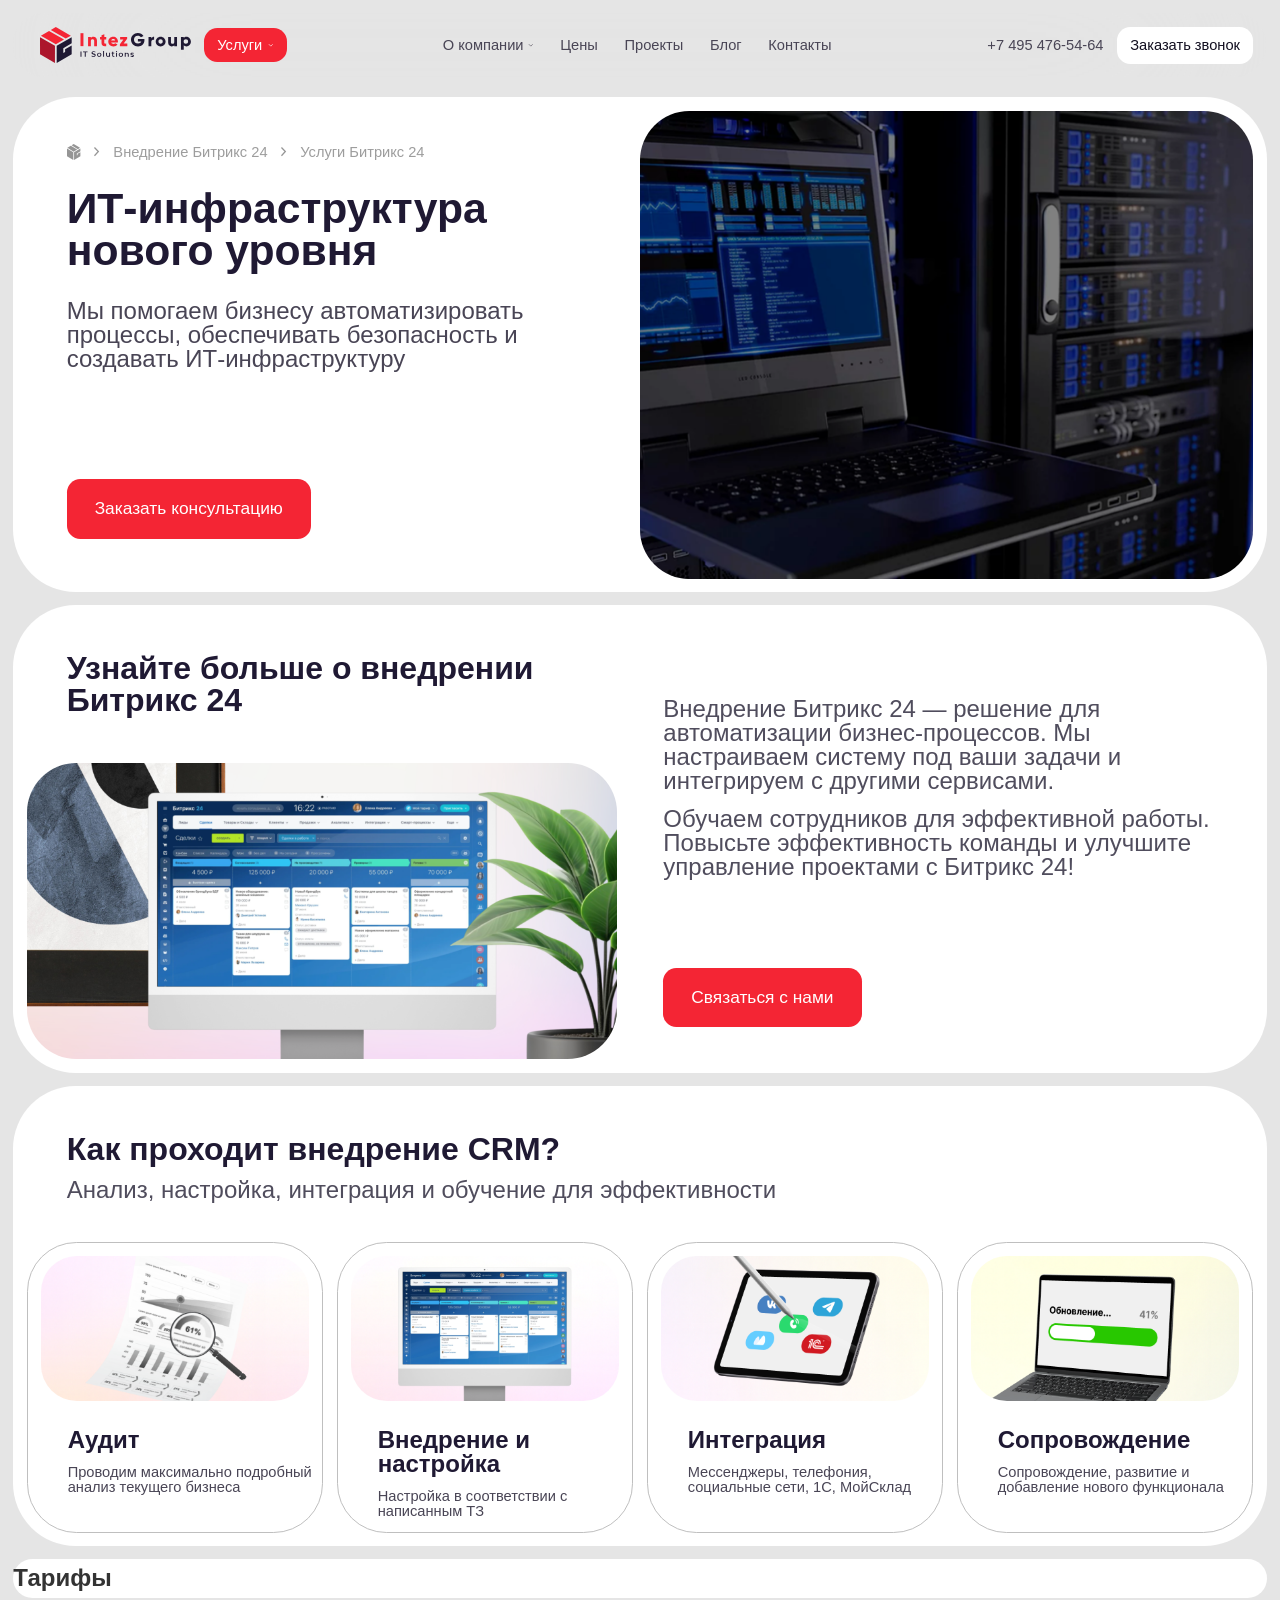
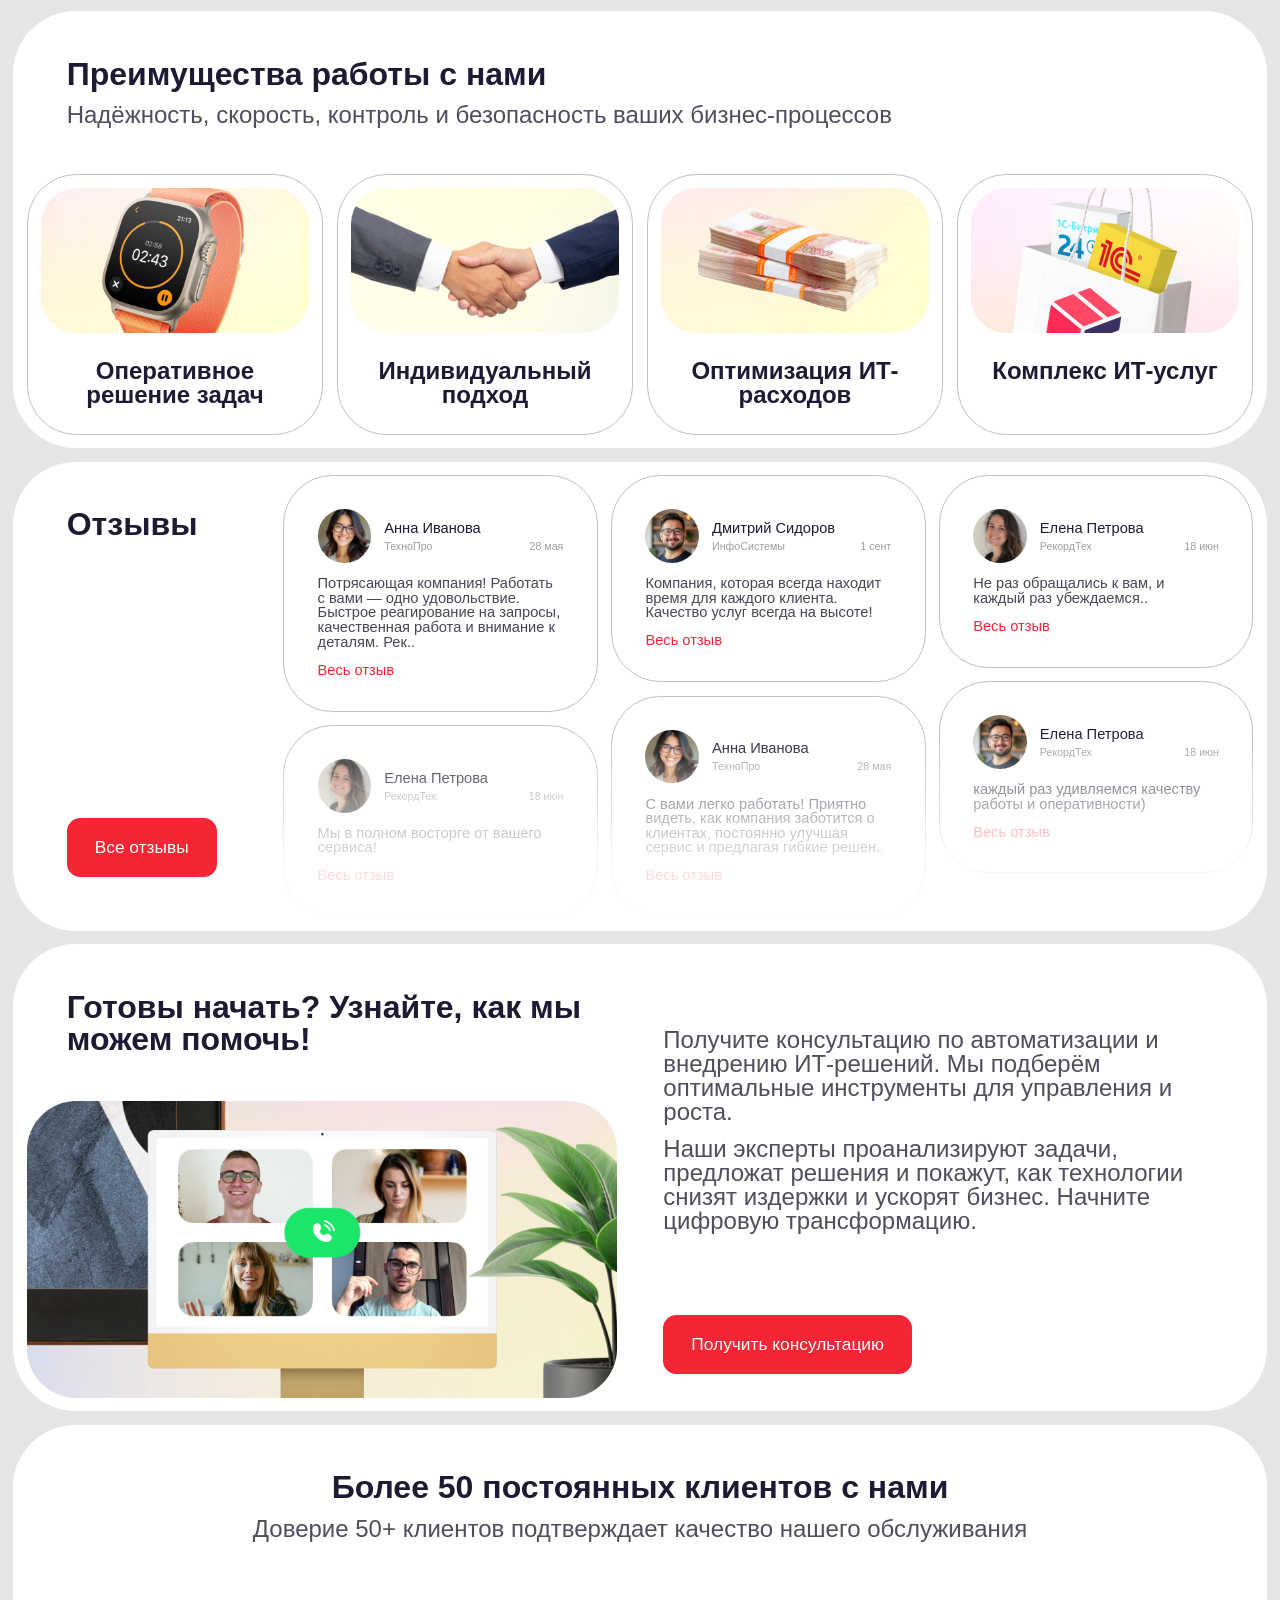
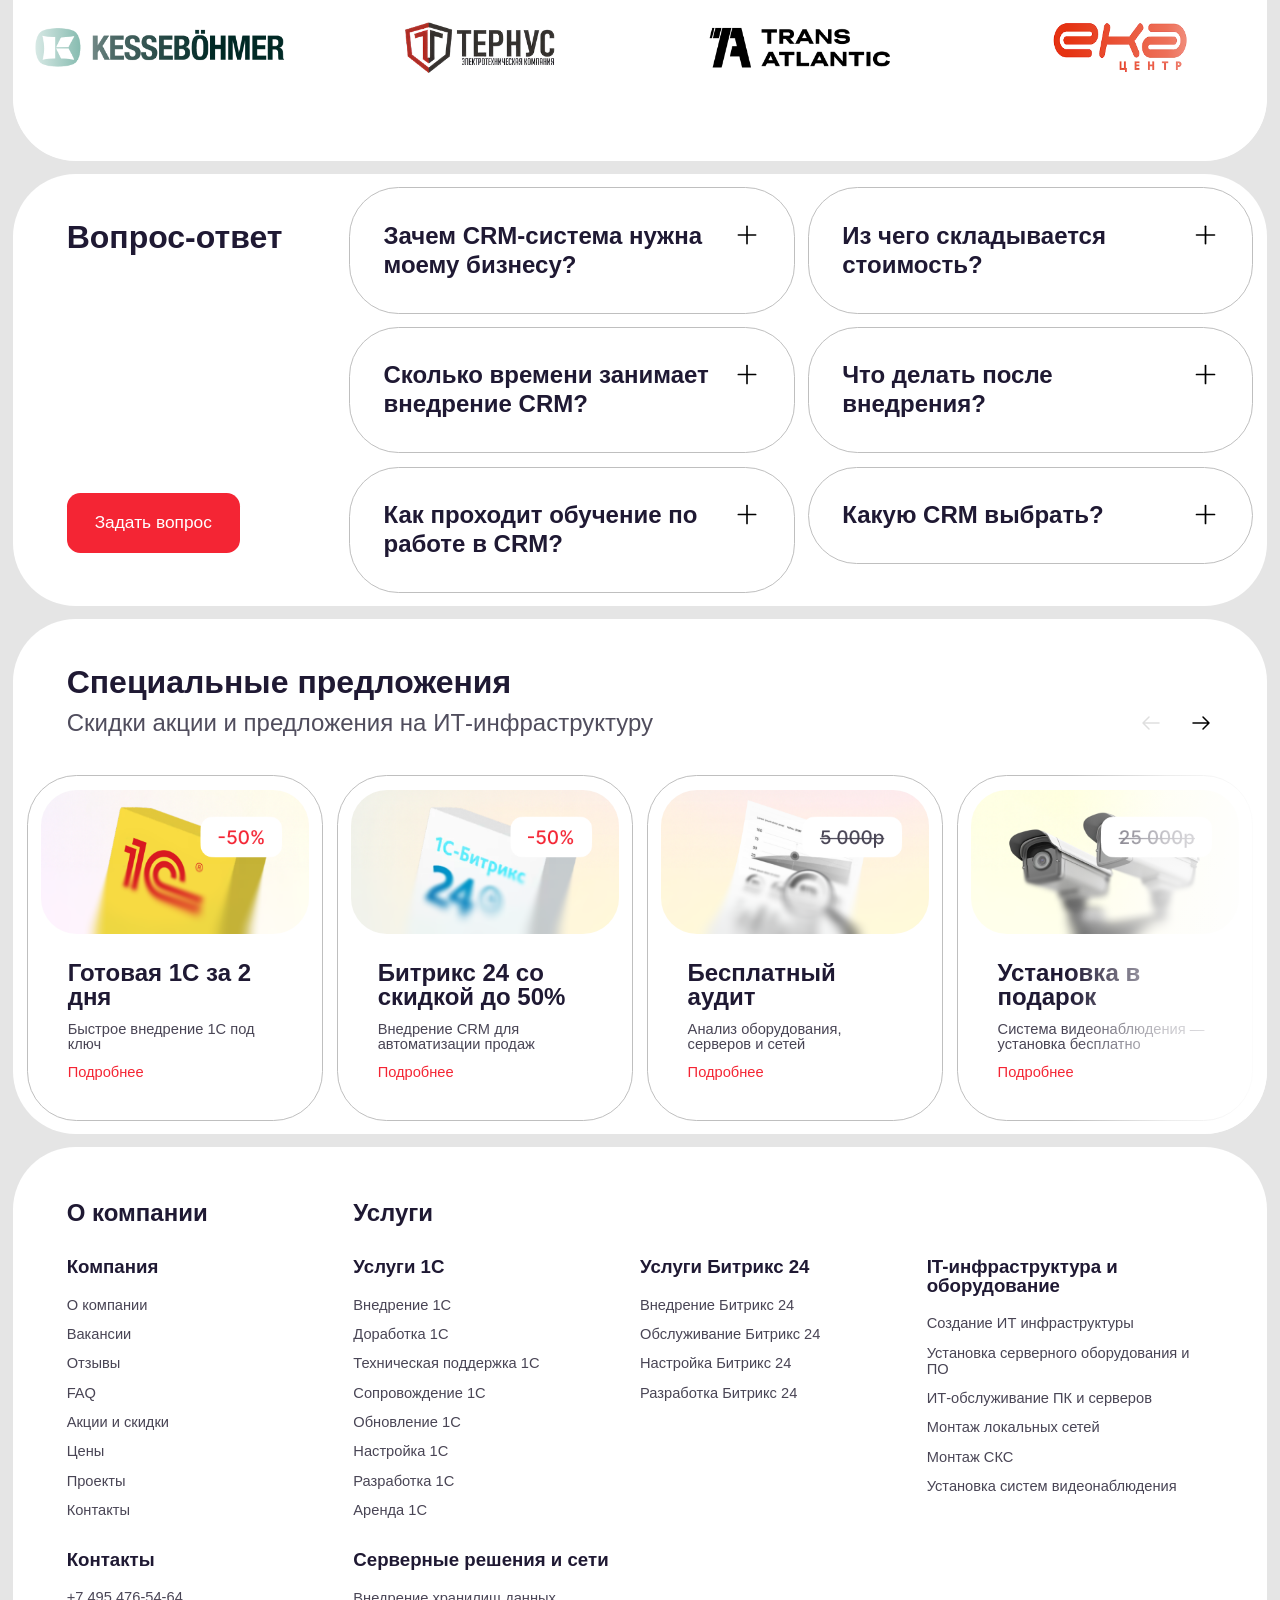
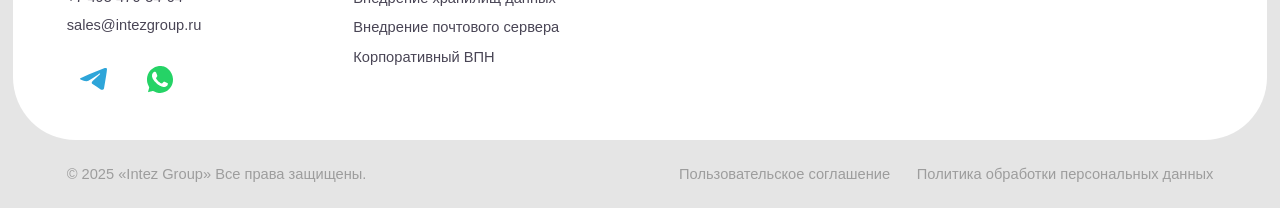
==== commit 21def809: "Обновлена секция 1 в services" ====
--- a/services.html
+++ b/services.html
@@ -261,6 +261,22 @@
       <section class="section section--hero">
         <div class="hero__content">
           <div class="hero__text-group">
+            <!-- Хлебные крошки -->
+            <div class="breadcrumbs">
+              <a href="index.html" class="breadcrumbs__logo-link">
+                <div class="breadcrumbs__logo-wrapper">
+                  <img src="assets/img/icons/logo-small.svg" alt="Logo" class="breadcrumbs__logo" loading="lazy" />
+                </div>
+              </a>
+              <div class="breadcrumbs__separator-wrapper">
+                <img src="assets/img/icons/next.svg" alt=">" class="breadcrumbs__separator" loading="lazy" />
+              </div>
+              <a href="#" class="breadcrumbs__link">Внедрение Битрикс 24</a>
+              <div class="breadcrumbs__separator-wrapper">
+                <img src="assets/img/icons/next.svg" alt=">" class="breadcrumbs__separator" loading="lazy" />
+              </div>
+              <a href="#" class="breadcrumbs__link">Услуги Битрикс 24</a>
+            </div>
             <h1>ИТ-инфраструктура нового уровня</h1>
             <p>
               Мы помогаем бизнесу автоматизировать процессы, обеспечивать
--- a/style/main.css
+++ b/style/main.css
@@ -458,6 +458,7 @@
 }
 
 .hero__content {
+  width: auto;
   grid-column: 1;
   grid-row: 1;
   display: flex;
@@ -470,6 +471,7 @@
 }
 
 .hero__text-group {
+  width: auto;
   display: flex;
   flex-direction: column;
   gap: 2.083vw /* 40px */;
@@ -478,6 +480,7 @@
 .hero__text-group > h1 {
   font-family: Inter, -apple-system, BlinkMacSystemFont, "Segoe UI", Roboto,
     sans-serif;
+  width: auto;
   font-size: 3.333vw /* 64px */;
   font-weight: 700;
   font-style: normal;
@@ -489,19 +492,95 @@
 .hero__text-group > p {
   font-family: Inter, -apple-system, BlinkMacSystemFont, "Segoe UI", Roboto,
     sans-serif;
+  width: auto;
   font-size: 1.875vw /* 36px */;
   font-weight: 400;
   font-style: normal;
   line-height: 100%;
   letter-spacing: 0%;
   color: #494555;
+}
+
+/* Хлебные крошки (Breadcrumbs) */
+.breadcrumbs {
+  display: flex;
+  align-items: center;
+  gap: 1.042vw /* 20px */;
+}
+
+.breadcrumbs__logo-link {
+  display: flex;
+  align-items: center;
+  justify-content: center;
+  cursor: pointer;
+  transition: opacity 0.3s ease;
+  text-decoration: none;
+  flex-shrink: 0;
+}
+
+.breadcrumbs__logo-link:hover {
+  opacity: 0.7;
+}
+
+.breadcrumbs__logo-wrapper {
+  width: 1.098vw /* 21.07px */;
+  height: 1.25vw /* 24px */;
+  flex-shrink: 0;
+  display: flex;
+  align-items: center;
+  justify-content: center;
+}
+
+.breadcrumbs__logo {
+  width: 100%;
+  height: 100%;
+  object-fit: contain;
+  /* Окрашивание в цвет текста #9d9d9d */
+  filter: brightness(0) saturate(100%) invert(67%) sepia(0%) saturate(1%)
+    hue-rotate(352deg) brightness(89%) contrast(87%);
+}
+
+.breadcrumbs__separator-wrapper {
+  width: 0.469vw /* 9px */;
+
+  flex-shrink: 0;
+  display: flex;
+  align-items: center;
+  justify-content: center;
+}
+
+.breadcrumbs__separator {
+  width: 100%;
+  height: 100%;
+  object-fit: contain;
+  /* Окрашивание в цвет текста #9d9d9d */
+  filter: brightness(0) saturate(100%) invert(67%) sepia(0%) saturate(1%)
+    hue-rotate(352deg) brightness(89%) contrast(87%);
+}
+
+.breadcrumbs__link {
+  font-family: Inter, -apple-system, BlinkMacSystemFont, "Segoe UI", Roboto,
+    sans-serif;
+  font-size: 1.146vw /* 22px */;
+  font-weight: 400;
+  font-style: normal;
+  line-height: 100%;
+  letter-spacing: 0%;
+  text-align: left;
+  color: rgba(157, 157, 157, 1);
+  text-decoration: none;
+  transition: text-decoration 0.3s ease;
+}
+
+.breadcrumbs__link:hover {
+  text-decoration: underline;
 }
 
 .hero__image {
   grid-column: 2;
   grid-row: 1;
-  width: auto;
-  height: auto;
+  width: 100%;
+  height: 100%;
   display: flex;
   justify-content: center;
   align-items: center;
@@ -512,7 +591,7 @@
 .hero__image img {
   width: 100%;
   height: 100%;
-  object-fit: contain;
+  object-fit: cover;
   border-radius: 3.854vw /* 74px */;
 }
 
@@ -3810,6 +3889,29 @@
     font-size: 18px;
   }
 
+  /* Хлебные крошки (мобильная версия) */
+  .breadcrumbs {
+    gap: 10px;
+  }
+
+  .breadcrumbs__logo-wrapper {
+    width: 16px;
+    height: 18px;
+  }
+
+  .breadcrumbs__separator-wrapper {
+    width: 7px;
+    height: 3.5px;
+  }
+
+  .breadcrumbs__logo-link {
+    opacity: 1;
+  }
+
+  .breadcrumbs__link {
+    font-size: 16px;
+  }
+
   .hero__image {
     margin: 20px 0;
     padding: 0;
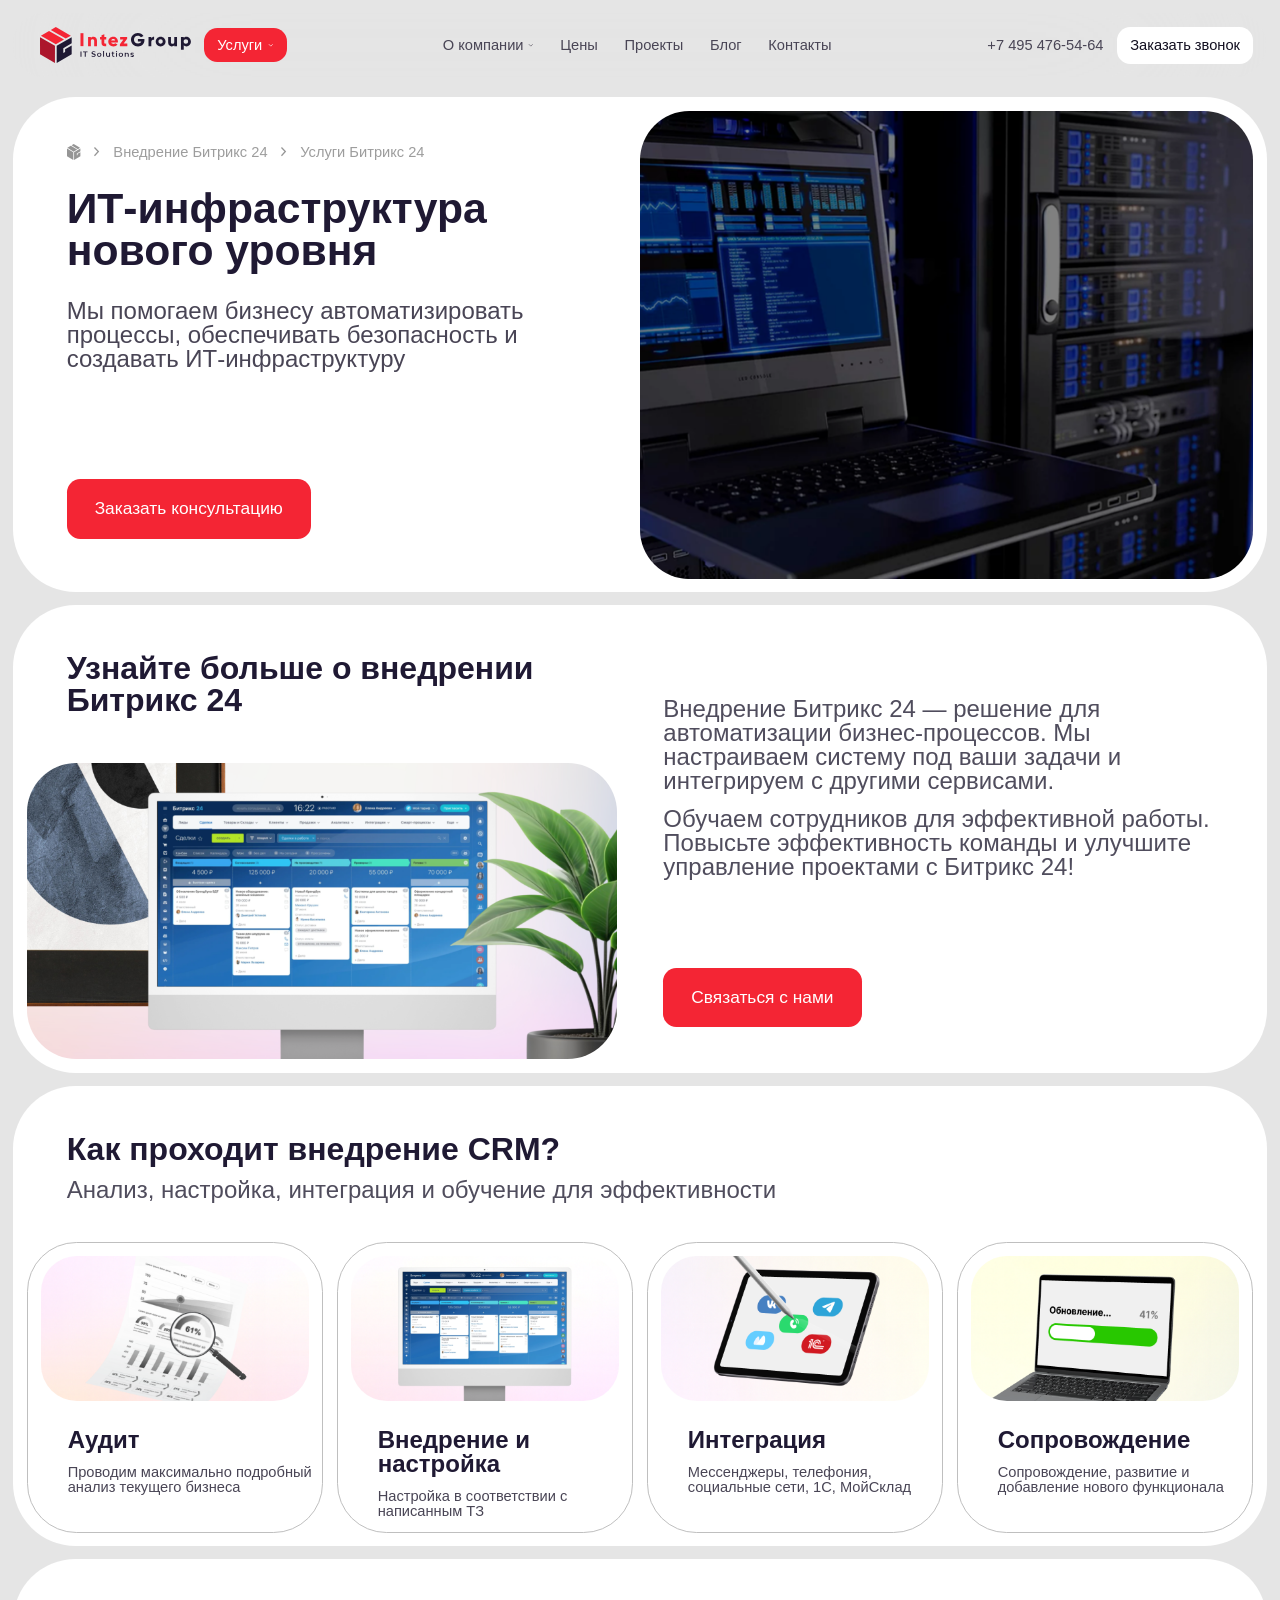
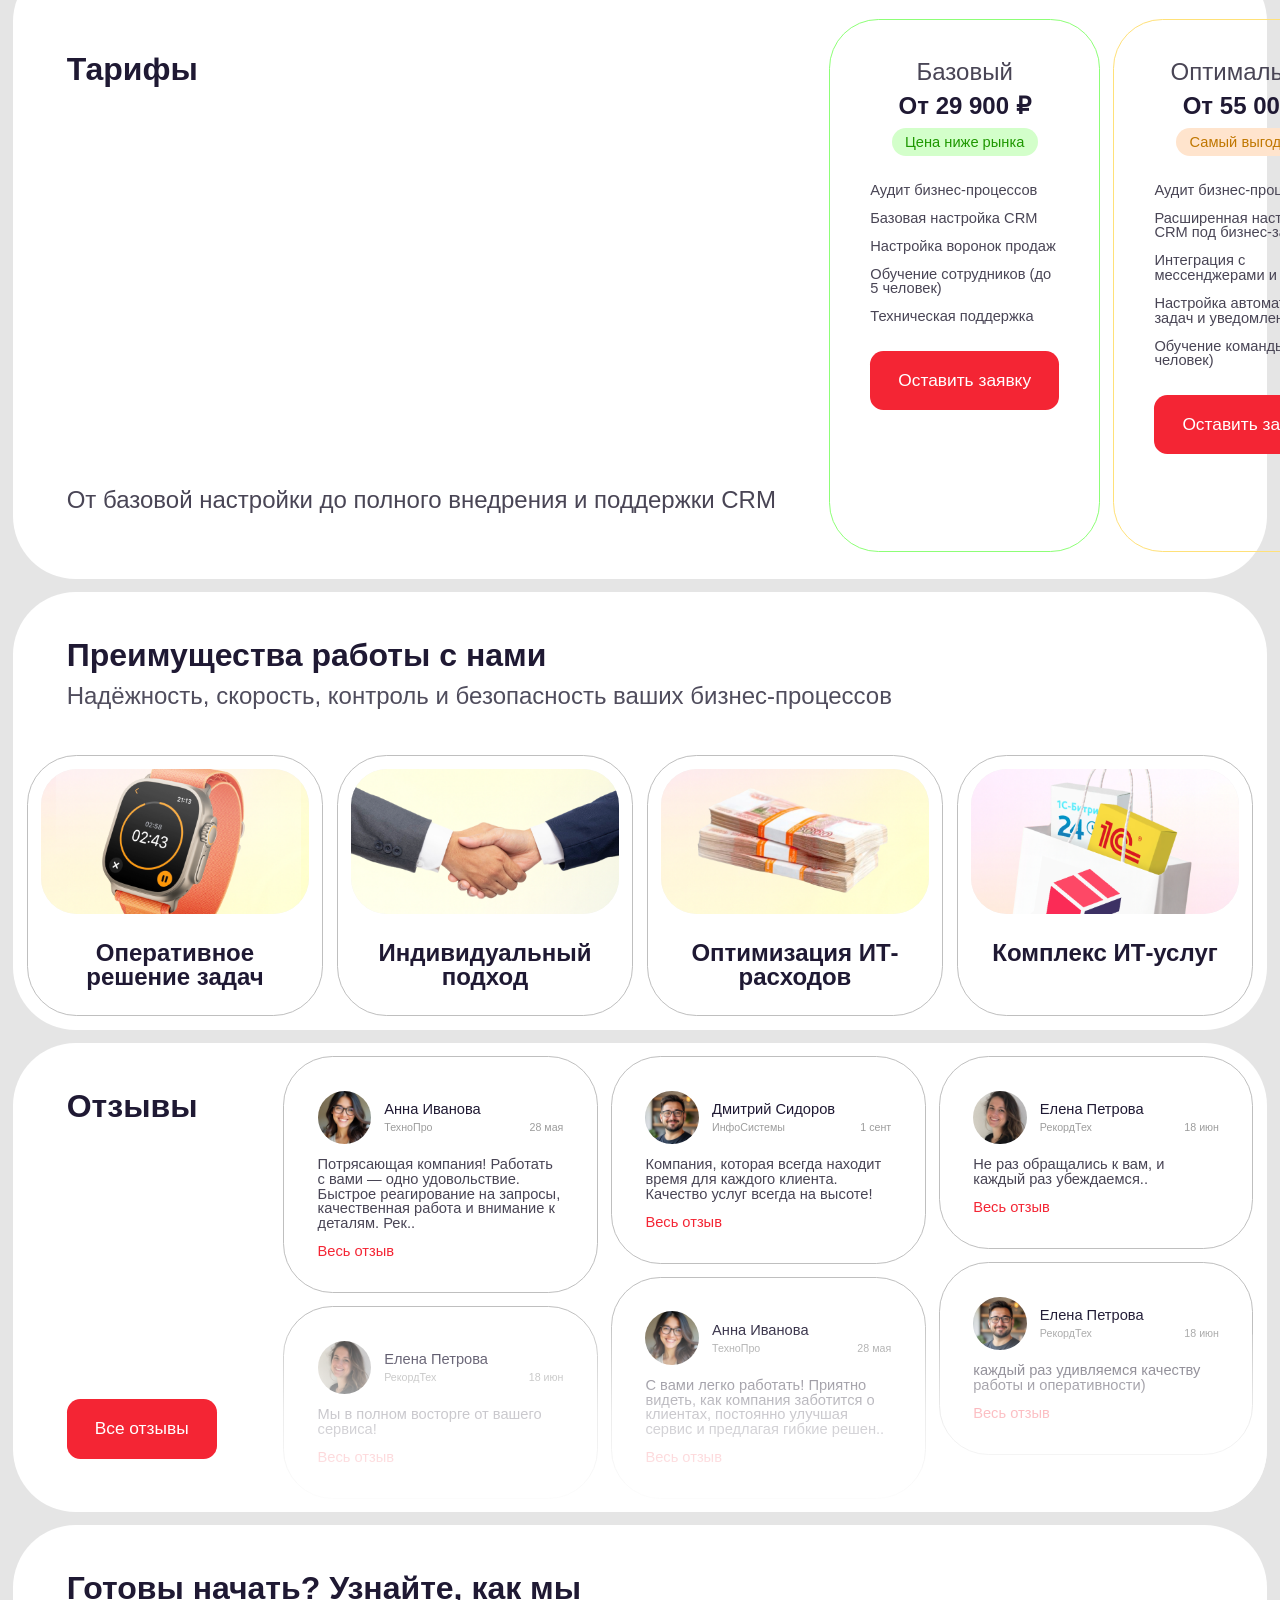
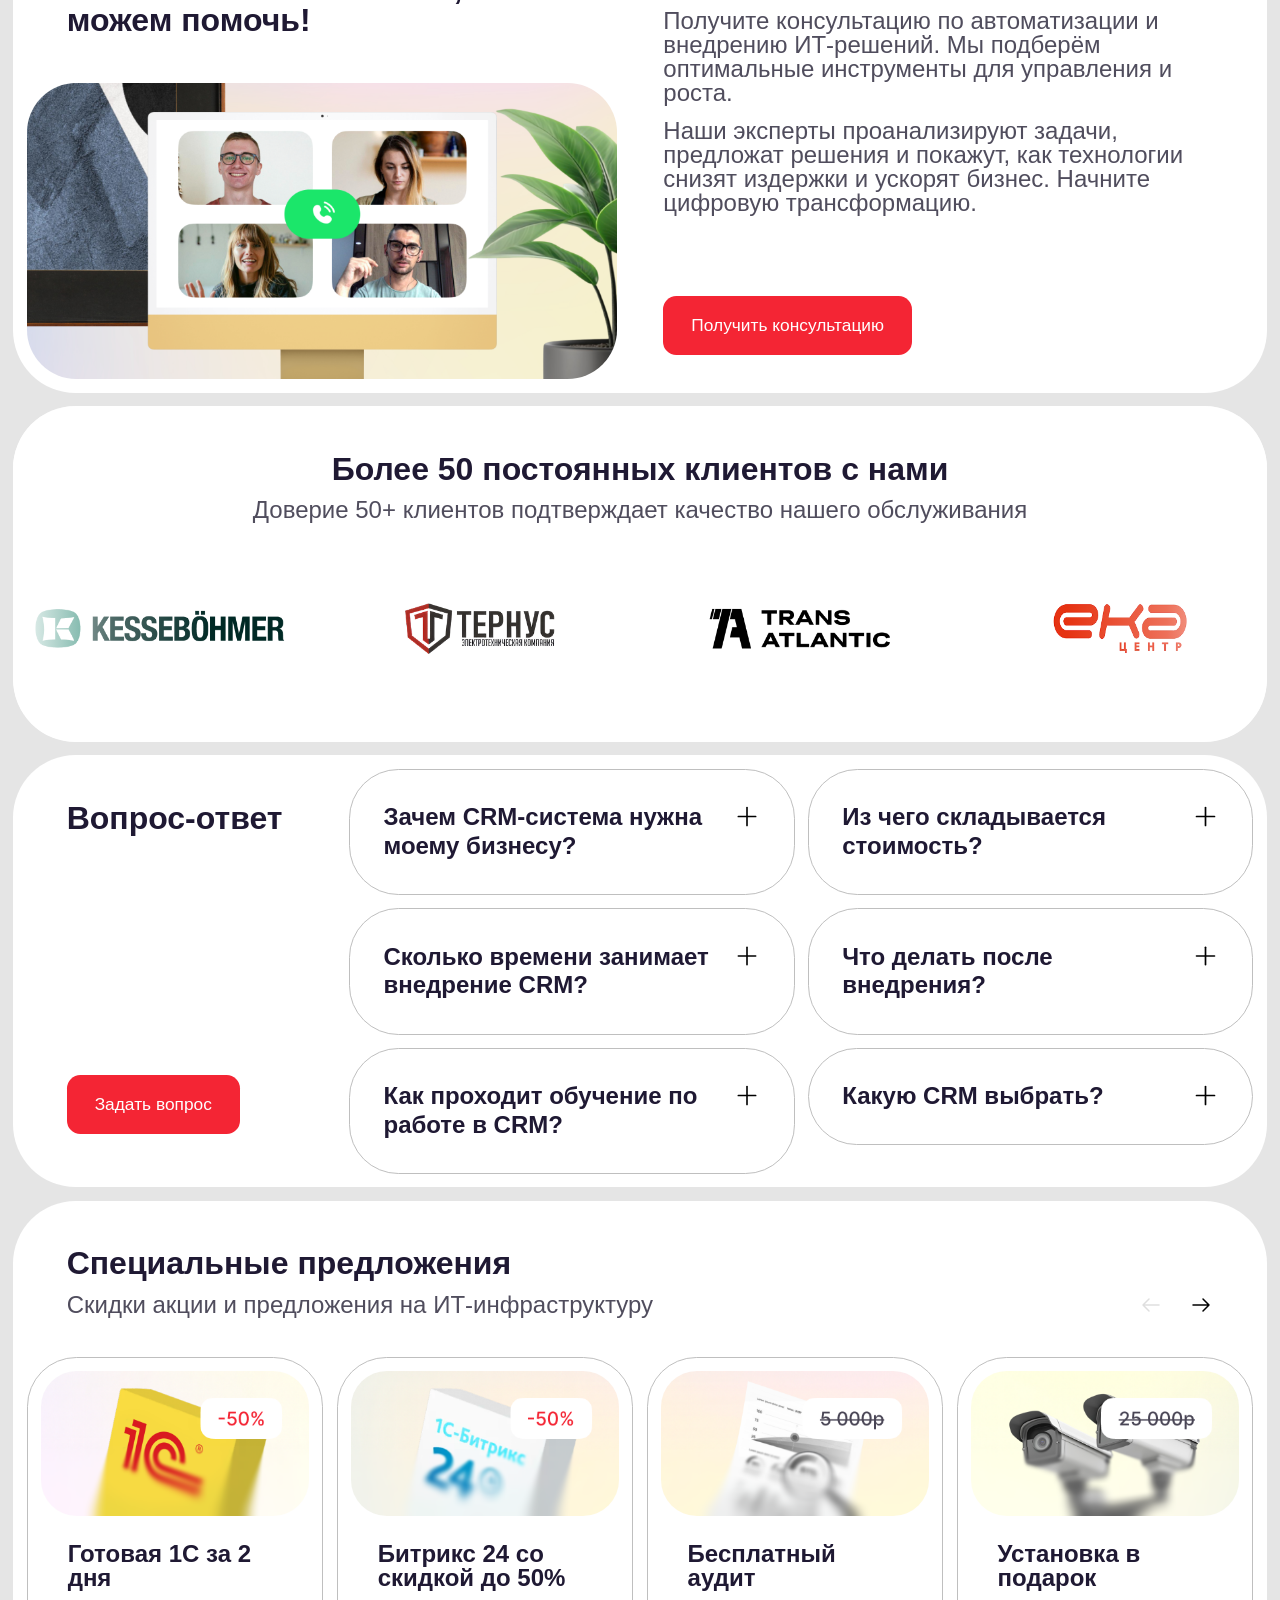
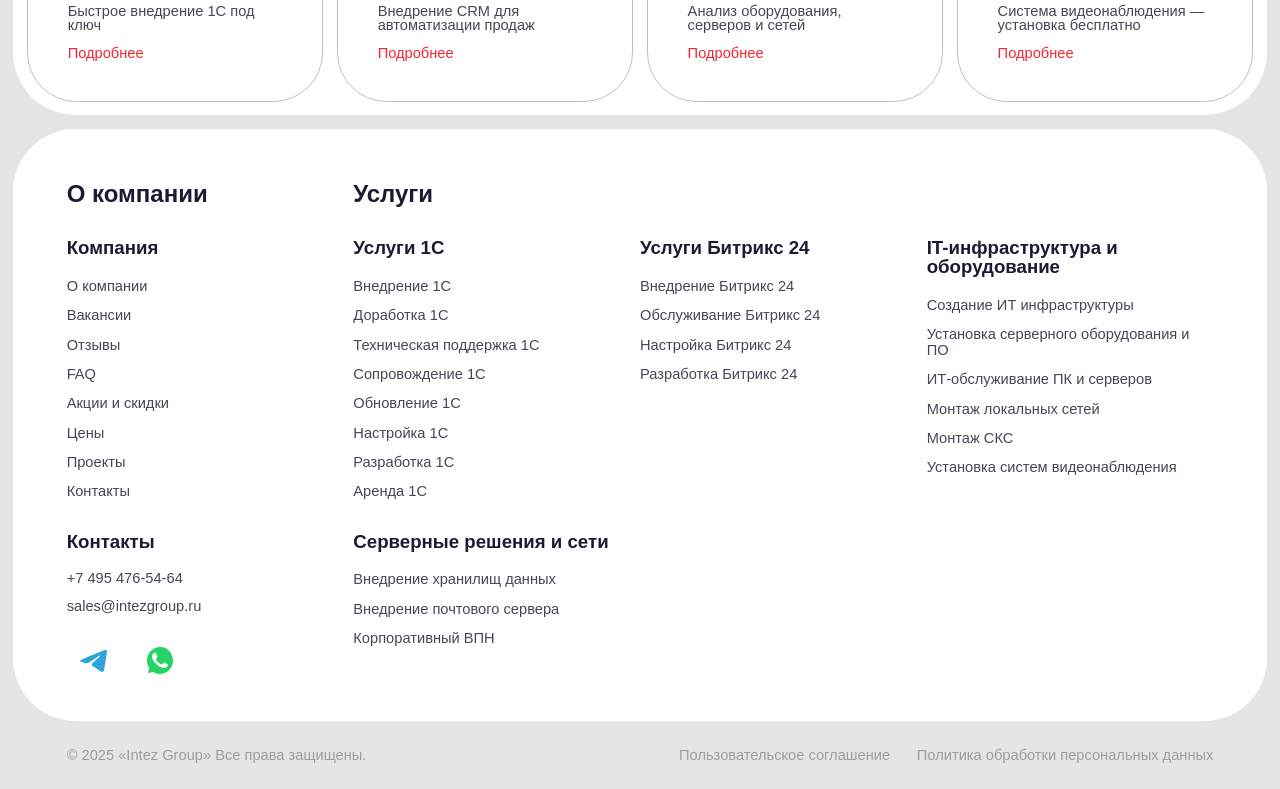
==== commit b09464bb: "Implement pricing section with 3 responsive cards Co-authored-by: gleb7499 <164905074+gleb7499@users" ====
--- a/services.html
+++ b/services.html
@@ -384,7 +384,96 @@
       <!-- 5. Секция: Узнайте больше о нашей компании -->
       <!-- 4. Секция: Тарифы -->
       <section class="section section--pricing">
-        <h2>Тарифы</h2>
+        <!-- Контейнер для надписей -->
+        <div class="pricing__text-container">
+          <h2>Тарифы</h2>
+          <p>От базовой настройки до полного внедрения и поддержки CRM</p>
+        </div>
+
+        <!-- Контейнер для карточек тарифов -->
+        <div class="pricing__cards-container">
+          <!-- Карточка 1: Базовый -->
+          <div class="pricing-card pricing-card--green">
+            <!-- Заголовок карточки -->
+            <div class="pricing-card__header">
+              <div class="pricing-card__title">Базовый</div>
+              <div class="pricing-card__price">От 29 900 ₽</div>
+              <div class="pricing-card__badge-wrapper">
+                <div class="pricing-card__badge pricing-card__badge--green">
+                  <span>Цена ниже рынка</span>
+                </div>
+                <div class="pricing-card__strikethrough"></div>
+              </div>
+            </div>
+
+            <!-- Список функций -->
+            <div class="pricing-card__features">
+              <div class="pricing-card__feature">Аудит бизнес-процессов</div>
+              <div class="pricing-card__feature">Базовая настройка CRM</div>
+              <div class="pricing-card__feature">Настройка воронок продаж</div>
+              <div class="pricing-card__feature">Обучение сотрудников (до 5 человек)</div>
+              <div class="pricing-card__feature">Техническая поддержка</div>
+            </div>
+
+            <!-- Кнопка -->
+            <button class="btn btn--primary">Оставить заявку</button>
+          </div>
+
+          <!-- Карточка 2: Оптимальный -->
+          <div class="pricing-card pricing-card--orange">
+            <!-- Заголовок карточки -->
+            <div class="pricing-card__header">
+              <div class="pricing-card__title">Оптимальный</div>
+              <div class="pricing-card__price">От 55 000 ₽</div>
+              <div class="pricing-card__badge-wrapper">
+                <div class="pricing-card__badge pricing-card__badge--orange">
+                  <span>Самый выгодный</span>
+                </div>
+                <div class="pricing-card__strikethrough"></div>
+              </div>
+            </div>
+
+            <!-- Список функций -->
+            <div class="pricing-card__features">
+              <div class="pricing-card__feature">Аудит бизнес-процессов</div>
+              <div class="pricing-card__feature">Расширенная настройка CRM под бизнес-задачи</div>
+              <div class="pricing-card__feature">Интеграция с мессенджерами и почтой</div>
+              <div class="pricing-card__feature">Настройка автоматизации задач и уведомлений</div>
+              <div class="pricing-card__feature">Обучение команды (до 15 человек)</div>
+            </div>
+
+            <!-- Кнопка -->
+            <button class="btn btn--primary">Оставить заявку</button>
+          </div>
+
+          <!-- Карточка 3: Максимальный -->
+          <div class="pricing-card pricing-card--red">
+            <!-- Заголовок карточки -->
+            <div class="pricing-card__header">
+              <div class="pricing-card__title">Максимальный</div>
+              <div class="pricing-card__price">От 120 000 ₽</div>
+              <div class="pricing-card__badge-wrapper">
+                <div class="pricing-card__badge pricing-card__badge--red">
+                  <span>-50 %</span>
+                </div>
+                <div class="pricing-card__strikethrough">(от 180 000 ₽)</div>
+              </div>
+            </div>
+
+            <!-- Список функций -->
+            <div class="pricing-card__features">
+              <div class="pricing-card__feature">Комплексный аудит и разработка CRM-стратегии</div>
+              <div class="pricing-card__feature">Полная интеграция с бизнес-системами</div>
+              <div class="pricing-card__feature">Настройка аналитики и отчётов</div>
+              <div class="pricing-card__feature">Автоматизация ключевых процессов</div>
+              <div class="pricing-card__feature">Обучение сотрудников и руководства</div>
+              <div class="pricing-card__feature">Нестандартный функционал</div>
+            </div>
+
+            <!-- Кнопка -->
+            <button class="btn btn--primary">Оставить заявку</button>
+          </div>
+        </div>
       </section>
 
       <section class="section section--advantages">
--- a/style/main.css
+++ b/style/main.css
@@ -790,6 +790,214 @@
   color: #494555;
   margin-left: 3.125vw /* 60px */;
   margin-bottom: 1.042vw /* 20px */;
+}
+
+/* Секция Тарифы */
+.section--pricing {
+  display: flex;
+  gap: 4.167vw /* 80px */;
+  padding-top: 3.646vw /* 70px */;
+  padding-left: 4.167vw /* 80px */;
+  padding-right: 1.042vw /* 20px */;
+  padding-bottom: 1.042vw /* 20px */;
+}
+
+/* Контейнер для текста */
+.pricing__text-container {
+  display: flex;
+  flex-direction: column;
+  justify-content: space-between;
+  padding-top: 3.646vw /* 70px */;
+  padding-bottom: 4.167vw /* 80px */;
+  flex-shrink: 0;
+}
+
+.pricing__text-container > h2 {
+  font-family: Inter, -apple-system, BlinkMacSystemFont, "Segoe UI", Roboto,
+    sans-serif;
+  font-size: 2.5vw /* 48px */;
+  font-weight: 700;
+  font-style: normal;
+  line-height: 100%;
+  letter-spacing: 0%;
+  text-align: start;
+  color: #1f1933;
+  margin: 0;
+}
+
+.pricing__text-container > p {
+  font-family: Inter, -apple-system, BlinkMacSystemFont, "Segoe UI", Roboto,
+    sans-serif;
+  font-size: 1.875vw /* 36px */;
+  font-weight: 400;
+  font-style: normal;
+  line-height: 100%;
+  letter-spacing: 0%;
+  text-align: start;
+  color: #494555;
+  margin: 0;
+}
+
+/* Контейнер для карточек */
+.pricing__cards-container {
+  display: flex;
+  gap: 1.042vw /* 20px */;
+  padding-top: 1.042vw /* 20px */;
+  padding-right: 1.042vw /* 20px */;
+  padding-bottom: 1.042vw /* 20px */;
+}
+
+/* Базовая карточка тарифа */
+.pricing-card {
+  background: transparent;
+  box-sizing: border-box;
+  border: 0.104vw /* 2px */ solid;
+  border-radius: 3.854vw /* 74px */;
+  display: flex;
+  flex-direction: column;
+  gap: 2.083vw /* 40px */;
+  padding: 3.125vw /* 60px */;
+  flex: 1;
+}
+
+/* Модификаторы для разных цветов границ */
+.pricing-card--green {
+  border-color: rgba(142, 255, 119, 1);
+}
+
+.pricing-card--orange {
+  border-color: rgba(255, 225, 121, 1);
+}
+
+.pricing-card--red {
+  border-color: rgba(255, 166, 166, 1);
+}
+
+/* Заголовок карточки */
+.pricing-card__header {
+  display: flex;
+  flex-direction: column;
+  gap: 0.781vw /* 15px */;
+}
+
+/* Название тарифа */
+.pricing-card__title {
+  font-family: Inter, -apple-system, BlinkMacSystemFont, "Segoe UI", Roboto,
+    sans-serif;
+  font-size: 1.875vw /* 36px */;
+  font-weight: 400;
+  font-style: normal;
+  line-height: 100%;
+  letter-spacing: 0%;
+  text-align: center;
+  color: #494555;
+}
+
+/* Цена */
+.pricing-card__price {
+  font-family: Inter, -apple-system, BlinkMacSystemFont, "Segoe UI", Roboto,
+    sans-serif;
+  font-size: 1.875vw /* 36px */;
+  font-weight: 700;
+  font-style: normal;
+  line-height: 100%;
+  letter-spacing: 0%;
+  text-align: center;
+  color: #1f1933;
+}
+
+/* Обертка для бейджа и зачеркнутого текста */
+.pricing-card__badge-wrapper {
+  display: flex;
+  flex-direction: row;
+  justify-content: center;
+  align-items: center;
+  gap: 0.521vw /* 10px */;
+}
+
+/* Бейдж (флаг) */
+.pricing-card__badge {
+  display: flex;
+  flex-direction: row;
+  justify-content: center;
+  align-items: center;
+  gap: 0.521vw /* 10px */;
+  padding: 0.521vw /* 10px */ 1.042vw /* 20px */;
+  border-radius: 5.208vw /* 100px */;
+}
+
+.pricing-card__badge > span {
+  font-family: Inter, -apple-system, BlinkMacSystemFont, "Segoe UI", Roboto,
+    sans-serif;
+  font-size: 1.146vw /* 22px */;
+  font-weight: 400;
+  font-style: normal;
+  line-height: 100%;
+  letter-spacing: 0%;
+}
+
+/* Модификаторы цветов для бейджей */
+.pricing-card__badge--green {
+  background: #d3ffca;
+}
+
+.pricing-card__badge--green > span {
+  color: #1e9800;
+}
+
+.pricing-card__badge--orange {
+  background: #ffe4cd;
+}
+
+.pricing-card__badge--orange > span {
+  color: #c07700;
+}
+
+.pricing-card__badge--red {
+  background: #ffd8d8;
+}
+
+.pricing-card__badge--red > span {
+  color: #ae0000;
+}
+
+/* Зачеркнутый текст (скрыт по умолчанию) */
+.pricing-card__strikethrough {
+  font-family: Inter, -apple-system, BlinkMacSystemFont, "Segoe UI", Roboto,
+    sans-serif;
+  font-size: 1.146vw /* 22px */;
+  font-weight: 400;
+  font-style: normal;
+  line-height: 100%;
+  letter-spacing: 0%;
+  text-decoration: line-through;
+  color: #494555;
+  display: none;
+}
+
+/* Показываем зачеркнутый текст только для красной карточки */
+.pricing-card--red .pricing-card__strikethrough {
+  display: block;
+}
+
+/* Список функций */
+.pricing-card__features {
+  display: flex;
+  flex-direction: column;
+  gap: 1.042vw /* 20px */;
+}
+
+/* Отдельная функция */
+.pricing-card__feature {
+  font-family: Inter, -apple-system, BlinkMacSystemFont, "Segoe UI", Roboto,
+    sans-serif;
+  font-size: 1.146vw /* 22px */;
+  font-weight: 400;
+  font-style: normal;
+  line-height: 100%;
+  letter-spacing: 0%;
+  text-align: start;
+  color: #494555;
 }
 
 /* Секция Преимущества */
@@ -4172,6 +4380,105 @@
   }
 
   /* ========================================
+     PRICING СЕКЦИЯ (МОБИЛЬНАЯ ВЕРСИЯ)
+     Порядок: заголовок → описание → карусель карточек
+     ======================================== */
+
+  .section--pricing {
+    display: flex;
+    flex-direction: column;
+    padding: 20px;
+    gap: 20px;
+  }
+
+  .pricing__text-container {
+    display: flex;
+    flex-direction: column;
+    gap: 10px;
+    padding: 0;
+  }
+
+  .pricing__text-container > h2 {
+    font-size: 24px;
+    margin: 0;
+  }
+
+  .pricing__text-container > p {
+    font-size: 18px;
+    margin: 0;
+  }
+
+  /* Карусель карточек тарифов */
+  .pricing__cards-container {
+    display: flex;
+    gap: 20px;
+    padding: 0;
+    padding-bottom: 10px;
+    overflow-x: auto;
+    overflow-y: hidden;
+    scroll-snap-type: x mandatory;
+    -webkit-overflow-scrolling: touch;
+  }
+
+  /* Убираем полосу прокрутки */
+  .pricing__cards-container::-webkit-scrollbar {
+    display: none;
+  }
+
+  .pricing__cards-container {
+    scrollbar-width: none; /* Firefox */
+    -ms-overflow-style: none; /* IE/Edge */
+  }
+
+  /* Карточка тарифа (мобильная версия) */
+  .pricing-card {
+    flex: 0 0 280px;
+    scroll-snap-align: start;
+    border-width: 2px;
+    border-radius: 20px;
+    padding: 20px;
+    gap: 20px;
+  }
+
+  .pricing-card__header {
+    gap: 10px;
+  }
+
+  .pricing-card__title {
+    font-size: 18px;
+  }
+
+  .pricing-card__price {
+    font-size: 18px;
+  }
+
+  .pricing-card__badge-wrapper {
+    gap: 10px;
+  }
+
+  .pricing-card__badge {
+    padding: 10px 20px;
+    border-radius: 100px;
+    gap: 10px;
+  }
+
+  .pricing-card__badge > span {
+    font-size: 16px;
+  }
+
+  .pricing-card__strikethrough {
+    font-size: 16px;
+  }
+
+  .pricing-card__features {
+    gap: 10px;
+  }
+
+  .pricing-card__feature {
+    font-size: 16px;
+  }
+
+  /* ========================================
      ADVANTAGES СЕКЦИЯ (МОБИЛЬНАЯ ВЕРСИЯ)
      ======================================== */
 
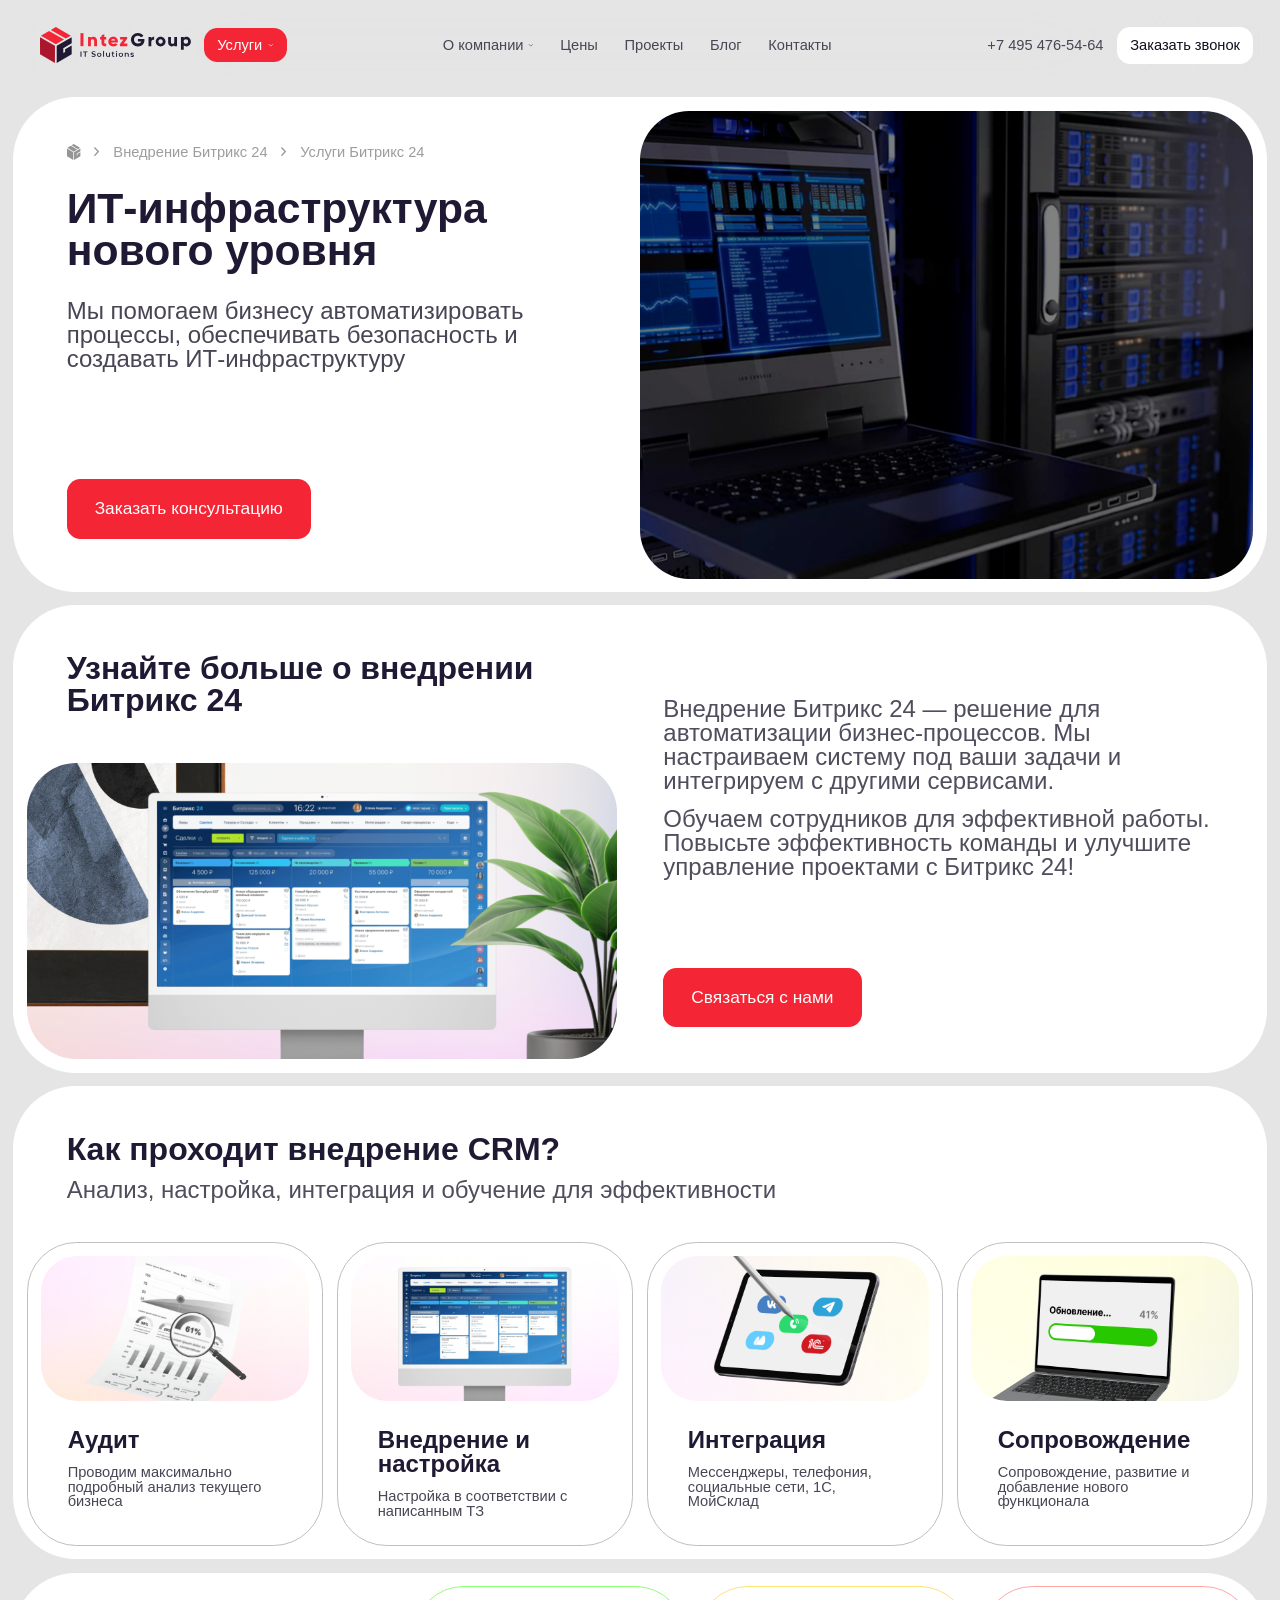
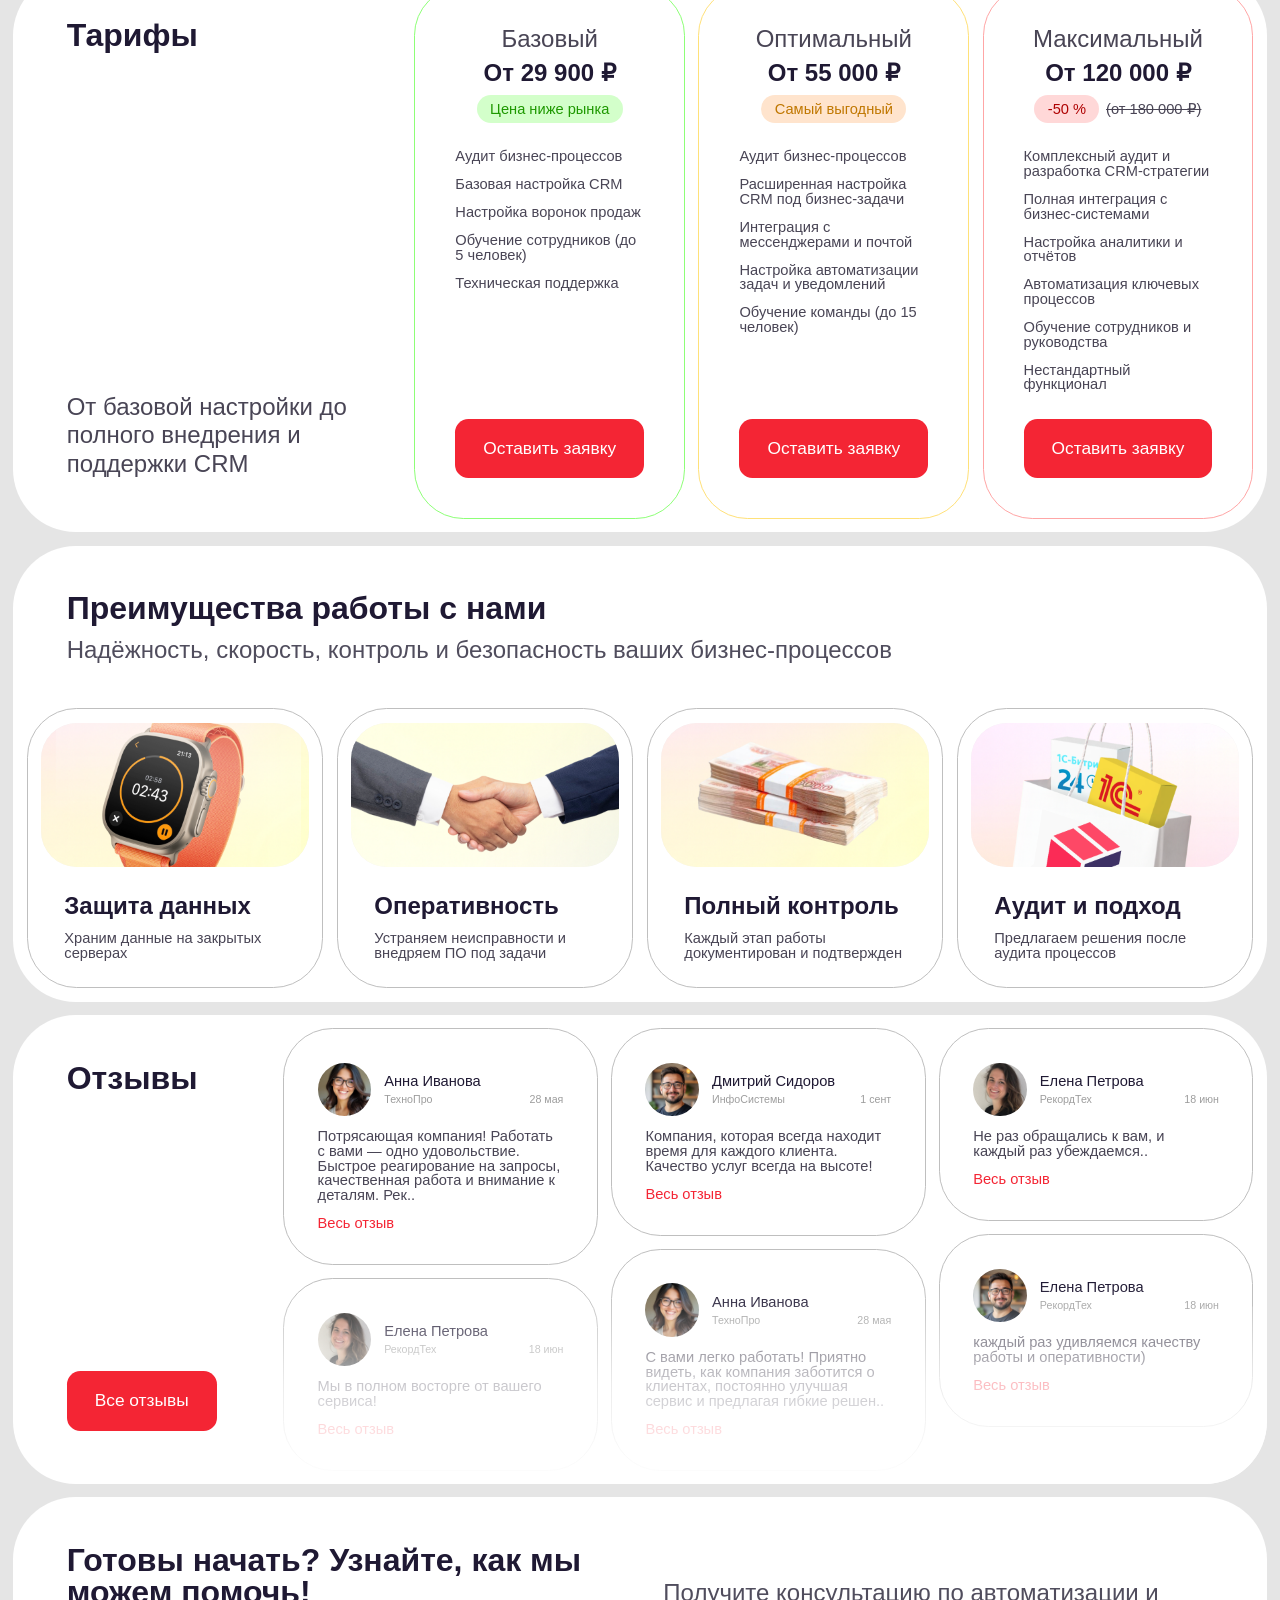
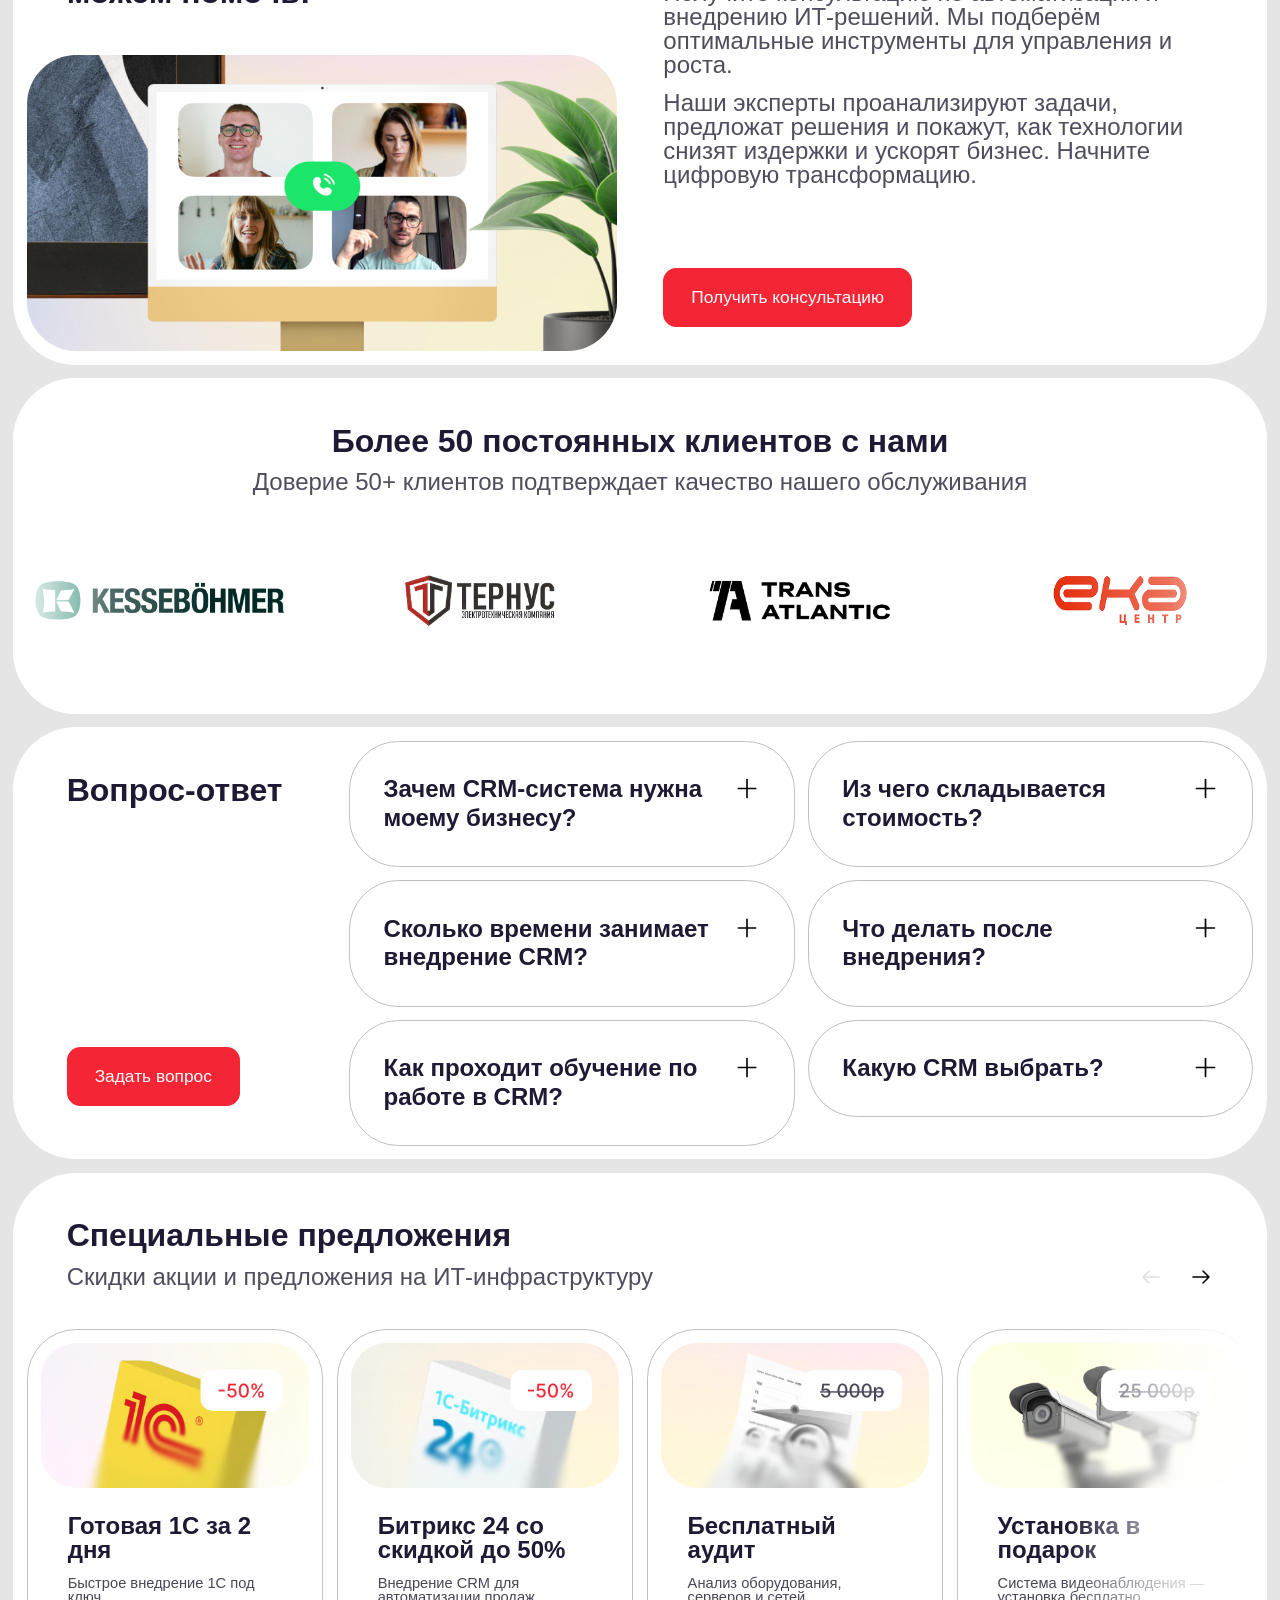
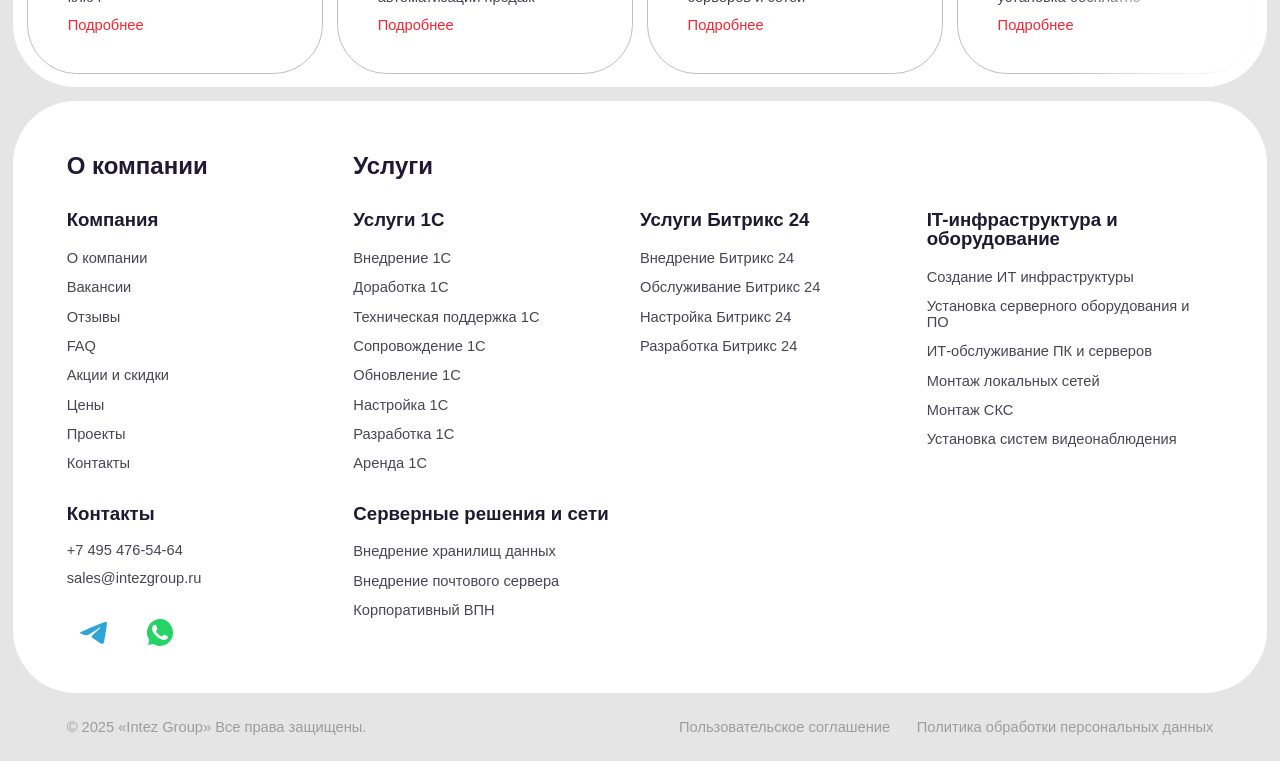
==== commit 8252e89a: "Добавлены тарифы" ====
--- a/services.html
+++ b/services.html
@@ -292,7 +292,7 @@
         <button class="btn btn--primary hero__button-mobile">Заказать консультацию</button>
       </section>
 
-      <!-- 2. Секция: Преимущества работы с нами -->
+      <!-- 2. Секция: узнайте больше об услуге -->
       <section class="section section--about-company">
         <h2>
           Узнайте больше о внедрении Битрикс 24
@@ -317,7 +317,7 @@
         <button class="btn btn--primary about-company__button-mobile">Связаться с нами</button>
       </section>
 
-      <!-- 6. Секция: Наши достижения и результаты -->
+      <!-- 3. Секция: как происходит внедрение -->
       <section class="section section--work-process">
         <h2>Как проходит внедрение CRM?</h2>
         <p>
@@ -330,10 +330,12 @@
             <div class="work-process-card__image">
               <img src="assets/img/content/audit-section-crm-proces.png" alt="Аудит" loading="lazy" />
             </div>
-            <h3>Аудит</h3>
-            <p>
-              Проводим максимально подробный анализ текущего бизнеса
-            </p>
+            <div class="work-process-card__content">
+              <h3>Аудит</h3>
+              <p>
+                Проводим максимально подробный анализ текущего бизнеса
+              </p>
+            </div>
           </div>
 
           <!-- Карточка 2: Внедрение и настройка -->
@@ -341,10 +343,12 @@
             <div class="work-process-card__image">
               <img src="assets/img/content/implem-section-crm-proces.png" alt="Внедрение и настройка" loading="lazy" />
             </div>
-            <h3>Внедрение и настройка</h3>
-            <p>
-              Настройка в соответствии с написанным ТЗ
-            </p>
+            <div class="work-process-card__content">
+              <h3>Внедрение и настройка</h3>
+              <p>
+                Настройка в соответствии с написанным ТЗ
+              </p>
+            </div>
           </div>
 
           <!-- Карточка 3: Интеграция -->
@@ -352,10 +356,12 @@
             <div class="work-process-card__image">
               <img src="assets/img/content/integration-section-crm-proces.png" alt="Интеграция" loading="lazy" />
             </div>
-            <h3>Интеграция</h3>
-            <p>
-              Мессенджеры, телефония, социальные сети, 1С, МойСклад
-            </p>
+            <div class="work-process-card__content">
+              <h3>Интеграция</h3>
+              <p>
+                Мессенджеры, телефония, социальные сети, 1С, МойСклад
+              </p>
+            </div>
           </div>
 
           <!-- Карточка 4: Сопровождение -->
@@ -363,10 +369,12 @@
             <div class="work-process-card__image">
               <img src="assets/img/content/escort-section-crm-proces.png" alt="Сопровождение" loading="lazy" />
             </div>
-            <h3>Сопровождение</h3>
-            <p>
-              Сопровождение, развитие и добавление нового функционала
-            </p>
+            <div class="work-process-card__content">
+              <h3>Сопровождение</h3>
+              <p>
+                Сопровождение, развитие и добавление нового функционала
+              </p>
+            </div>
           </div>
         </div>
 
@@ -381,7 +389,6 @@
         </div>
       </section>
 
-      <!-- 5. Секция: Узнайте больше о нашей компании -->
       <!-- 4. Секция: Тарифы -->
       <section class="section section--pricing">
         <!-- Контейнер для надписей -->
@@ -417,6 +424,7 @@
 
             <!-- Кнопка -->
             <button class="btn btn--primary">Оставить заявку</button>
+
           </div>
 
           <!-- Карточка 2: Оптимальный -->
@@ -444,10 +452,12 @@
 
             <!-- Кнопка -->
             <button class="btn btn--primary">Оставить заявку</button>
+
           </div>
 
           <!-- Карточка 3: Максимальный -->
           <div class="pricing-card pricing-card--red">
+
             <!-- Заголовок карточки -->
             <div class="pricing-card__header">
               <div class="pricing-card__title">Максимальный</div>
@@ -472,10 +482,13 @@
 
             <!-- Кнопка -->
             <button class="btn btn--primary">Оставить заявку</button>
-          </div>
-        </div>
+
+          </div>
+        </div>
+
       </section>
 
+      <!-- Секция 5: Преимущества работы с нами -->
       <section class="section section--advantages">
         <h2>Преимущества работы с нами</h2>
         <p>
@@ -483,45 +496,56 @@
         </p>
 
         <div class="advantages__grid">
-          <!-- Карточка 1: Оперативное решение задач -->
+          <!-- Карточка 1: Защита данных -->
           <div class="advantage-card">
             <div class="advantage-card__image">
-              <img src="assets/img/content/fast-solution-section-advantages.png" alt="Оперативное решение задач"
-                loading="lazy" />
-            </div>
-            <h3>Оперативное решение задач</h3>
-          </div>
-
-          <!-- Карточка 2: Индивидуальный подход -->
+              <img src="assets/img/content/fast-solution-section-advantages.png" alt="Защита данных" loading="lazy" />
+            </div>
+            <div class="advantage-card__content">
+              <h3>Защита данных</h3>
+              <p>Храним данные на закрытых серверах</p>
+            </div>
+          </div>
+
+          <!-- Карточка 2: Оперативность -->
           <div class="advantage-card">
             <div class="advantage-card__image">
-              <img src="assets/img/content/individual-approach-section-advantages.png" alt="Индивидуальный подход"
+              <img src="assets/img/content/individual-approach-section-advantages.png" alt="Оперативность"
                 loading="lazy" />
             </div>
-            <h3>Индивидуальный подход</h3>
-          </div>
-
-          <!-- Карточка 3: Оптимизация ИТ-расходов -->
+            <div class="advantage-card__content">
+              <h3>Оперативность</h3>
+              <p>Устраняем неисправности и внедряем ПО под задачи</p>
+            </div>
+          </div>
+
+          <!-- Карточка 3: Полный контроль -->
           <div class="advantage-card">
             <div class="advantage-card__image">
-              <img src="assets/img/content/optimizing-IT-costs-section-advantages.png" alt="Оптимизация ИТ-расходов"
+              <img src="assets/img/content/optimizing-IT-costs-section-advantages.png" alt="Полный контроль"
                 loading="lazy" />
             </div>
-            <h3>Оптимизация ИТ-расходов</h3>
-          </div>
-
-          <!-- Карточка 4: Комплекс ИТ-услуг -->
+            <div class="advantage-card__content">
+              <h3>Полный контроль</h3>
+              <p>Каждый этап работы документирован и подтвержден</p>
+            </div>
+          </div>
+
+          <!-- Карточка 4: Аудит и подход -->
           <div class="advantage-card">
             <div class="advantage-card__image">
-              <img src="assets/img/content/range-of-IT-services-section-advantages.png" alt="Комплекс ИТ-услуг"
+              <img src="assets/img/content/range-of-IT-services-section-advantages.png" alt="Аудит и подход"
                 loading="lazy" />
             </div>
-            <h3>Комплекс ИТ-услуг</h3>
+            <div class="advantage-card__content">
+              <h3>Аудит и подход</h3>
+              <p>Предлагаем решения после аудита процессов</p>
+            </div>
           </div>
         </div>
       </section>
 
-      <!-- 3. Секция: Услуги, открывающие новые возможности -->
+      <!-- 6. Секция: Отзывы -->
       <section class="section section--reviews">
         <div class="reviews__container">
           <!-- Блок слева: Заголовок и кнопка -->
@@ -663,7 +687,7 @@
         </div>
       </section>
 
-      <!-- 10. Секция: Готовы начать? Узнайте, как мы можем помочь! -->
+      <!-- 7. Секция: Готовы начать? Узнайте, как мы можем помочь! -->
       <section class="section section--ready-to-start">
         <h2>
           Готовы начать? Узнайте, как мы можем помочь!
@@ -688,7 +712,7 @@
         <button class="btn btn--primary ready-to-start__button-mobile">Получить консультацию</button>
       </section>
 
-      <!-- 11. Секция: Специальные предложения -->
+      <!-- 8. Секция: Постоянные клиенты -->
       <section class="section section--clients">
         <div class="clients__header">
           <h2>Более 50 постоянных клиентов с нами</h2>
@@ -797,7 +821,7 @@
         </div>
       </section>
 
-      <!-- 8. Секция: ИТ для Трак Групп -->
+      <!-- 9. Секция: FAQ -->
       <section class="section section--faq">
         <div class="faq__container">
           <!-- Блок слева: Заголовок и кнопка -->
@@ -927,7 +951,7 @@
         </div>
       </section>
 
-      <!-- 13. Секция: Получить ответ за 15 минут -->
+      <!-- 10. Секция: Специальные предложения -->
       <section class="section section--special-offers">
         <div class="special-offers__header">
           <div class="special-offers__header-text">
--- a/style/main.css
+++ b/style/main.css
@@ -746,6 +746,7 @@
   border-radius: 3.854vw /* 74px */;
   display: flex;
   flex-direction: column;
+  padding-bottom: 2.083vw /* 40px */;
 }
 
 .work-process-card__image {
@@ -766,6 +767,40 @@
   background: transparent;
 }
 
+.work-process-card__content {
+  display: flex;
+  flex-direction: column;
+  gap: 1.042vw /* 20px */;
+  padding-left: 3.125vw /* 60px */;
+  padding-right: 3.125vw /* 60px */;
+  text-align: left;
+}
+
+.work-process-card__content h3 {
+  font-family: Inter, -apple-system, BlinkMacSystemFont, "Segoe UI", Roboto,
+    sans-serif;
+  font-size: 1.875vw /* 36px */;
+  font-weight: 700;
+  font-style: normal;
+  line-height: 100%;
+  letter-spacing: 0%;
+  color: #1f1933;
+  margin: 0;
+}
+
+.work-process-card__content p {
+  font-family: Inter, -apple-system, BlinkMacSystemFont, "Segoe UI", Roboto,
+    sans-serif;
+  font-size: 1.146vw /* 22px */;
+  font-weight: 400;
+  font-style: normal;
+  line-height: 100%;
+  letter-spacing: 0%;
+  color: #494555;
+  margin: 0;
+}
+
+/* Старые селекторы оставляю для совместимости */
 .work-process-card > h3 {
   font-family: Inter, -apple-system, BlinkMacSystemFont, "Segoe UI", Roboto,
     sans-serif;
@@ -796,10 +831,6 @@
 .section--pricing {
   display: flex;
   gap: 4.167vw /* 80px */;
-  padding-top: 3.646vw /* 70px */;
-  padding-left: 4.167vw /* 80px */;
-  padding-right: 1.042vw /* 20px */;
-  padding-bottom: 1.042vw /* 20px */;
 }
 
 /* Контейнер для текста */
@@ -809,7 +840,9 @@
   justify-content: space-between;
   padding-top: 3.646vw /* 70px */;
   padding-bottom: 4.167vw /* 80px */;
-  flex-shrink: 0;
+  padding-left: 4.167vw /* 80px */;
+  flex: 0 1 auto;
+  min-width: 0;
 }
 
 .pricing__text-container > h2 {
@@ -831,11 +864,13 @@
   font-size: 1.875vw /* 36px */;
   font-weight: 400;
   font-style: normal;
-  line-height: 100%;
+  line-height: 120%;
   letter-spacing: 0%;
   text-align: start;
   color: #494555;
   margin: 0;
+  word-wrap: break-word;
+  overflow-wrap: break-word;
 }
 
 /* Контейнер для карточек */
@@ -998,6 +1033,12 @@
   letter-spacing: 0%;
   text-align: start;
   color: #494555;
+}
+
+/* Кнопка в карточке тарифа (прижата к низу) */
+.pricing-card .btn--primary {
+  margin-top: auto;
+  width: 100%;
 }
 
 /* Секция Преимущества */
@@ -1052,8 +1093,8 @@
   border-radius: 3.854vw /* 74px */;
   display: flex;
   flex-direction: column;
-  padding-left: 1.042vw /* 20px */;
-  padding-right: 1.042vw /* 20px */;
+  padding-left: 0;
+  padding-right: 0;
   padding-top: 1.042vw /* 20px */;
   padding-bottom: 2.083vw /* 40px */;
 }
@@ -1063,6 +1104,8 @@
   align-items: flex-start;
   justify-content: center;
   margin-bottom: 2.083vw /* 40px */;
+  padding-left: 1.042vw /* 20px */;
+  padding-right: 1.042vw /* 20px */;
 }
 
 .advantage-card__image img {
@@ -1073,16 +1116,51 @@
   background: rgba(244, 244, 244, 1);
 }
 
-.advantage-card > h3 {
+.advantage-card__content {
+  display: flex;
+  flex-direction: column;
+  gap: 1.042vw /* 20px */;
+  padding-left: 2.865vw /* 57.5px */;
+  padding-right: 2.865vw /* 57.5px */;
+  text-align: left;
+}
+
+.advantage-card__content h3 {
   font-family: Inter, -apple-system, BlinkMacSystemFont, "Segoe UI", Roboto,
     sans-serif;
   font-size: 1.875vw /* 36px */;
   font-weight: 700;
   font-style: normal;
+  line-height: 100%;
+  letter-spacing: 0%;
+  color: #1f1933;
+  margin: 0;
+}
+
+.advantage-card__content > p {
+  font-family: Inter, -apple-system, BlinkMacSystemFont, "Segoe UI", Roboto,
+    sans-serif;
+  font-size: 1.146vw /* 22px */;
+  font-weight: 400;
+  font-style: normal;
+  line-height: 100%;
+  letter-spacing: 0%;
+  color: #494555;
+  margin: 0;
+}
+
+/* Старые селекторы оставляю для совместимости */
+.advantage-card > h3 {
+  font-family: Inter, -apple-system, BlinkMacSystemFont, "Segoe UI", Roboto,
+    sans-serif;
+  font-size: 1.875vw /* 36px */;
+  font-weight: 700;
+  font-style: normal;
   text-align: center;
   line-height: 100%;
   letter-spacing: 0%;
   color: #1f1933;
+  margin-bottom: 1.042vw /* 20px */;
 }
 
 .advantage-card__text {
@@ -4396,6 +4474,7 @@
     flex-direction: column;
     gap: 10px;
     padding: 0;
+    min-width: 0;
   }
 
   .pricing__text-container > h2 {
@@ -4406,6 +4485,9 @@
   .pricing__text-container > p {
     font-size: 18px;
     margin: 0;
+    line-height: 120%;
+    word-wrap: break-word;
+    overflow-wrap: break-word;
   }
 
   /* Карусель карточек тарифов */
@@ -4478,6 +4560,11 @@
     font-size: 16px;
   }
 
+  .pricing-card .btn--primary {
+    margin-top: auto;
+    width: 100%;
+  }
+
   /* ========================================
      ADVANTAGES СЕКЦИЯ (МОБИЛЬНАЯ ВЕРСИЯ)
      ======================================== */
@@ -4502,20 +4589,41 @@
   .advantage-card {
     border: 2px solid rgba(191, 191, 191, 1);
     border-radius: 20px;
-    padding: 20px;
+    padding: 0;
   }
 
   .advantage-card__image {
     margin-bottom: 20px;
+    padding: 0 20px 0 20px;
   }
 
   .advantage-card__image img {
     border-radius: 10px;
   }
 
+  .advantage-card__content {
+    display: flex;
+    flex-direction: column;
+    gap: 20px;
+    padding: 20px 60px;
+    text-align: center;
+  }
+
+  .advantage-card__content h3 {
+    font-size: 18px;
+    margin: 0;
+  }
+
+  .advantage-card__content > p {
+    font-size: 16px;
+    margin: 0;
+  }
+
+  /* Старые селекторы для совместимости */
   .advantage-card > h3 {
     font-size: 18px;
     text-align: start;
+    margin-bottom: 20px;
   }
 
   /* секция 3 - section--services */
@@ -5030,12 +5138,12 @@
     flex: 0 0 280px;
     border: 2px solid rgba(191, 191, 191, 1);
     border-radius: 20px;
+    padding: 0;
+    scroll-snap-align: start;
+  }
+
+  .work-process-card__image {
     padding: 20px;
-    scroll-snap-align: start;
-  }
-
-  .work-process-card__image {
-    padding: 0;
     margin-bottom: 20px;
   }
 
@@ -5043,6 +5151,25 @@
     border-radius: 10px;
   }
 
+  .work-process-card__content {
+    display: flex;
+    flex-direction: column;
+    gap: 20px;
+    padding: 0 60px 20px 60px;
+    text-align: left;
+  }
+
+  .work-process-card__content h3 {
+    font-size: 18px;
+    margin: 0;
+  }
+
+  .work-process-card__content p {
+    font-size: 16px;
+    margin: 0;
+  }
+
+  /* Старые селекторы для совместимости */
   .work-process-card > h3 {
     font-size: 18px;
     margin: 0px;
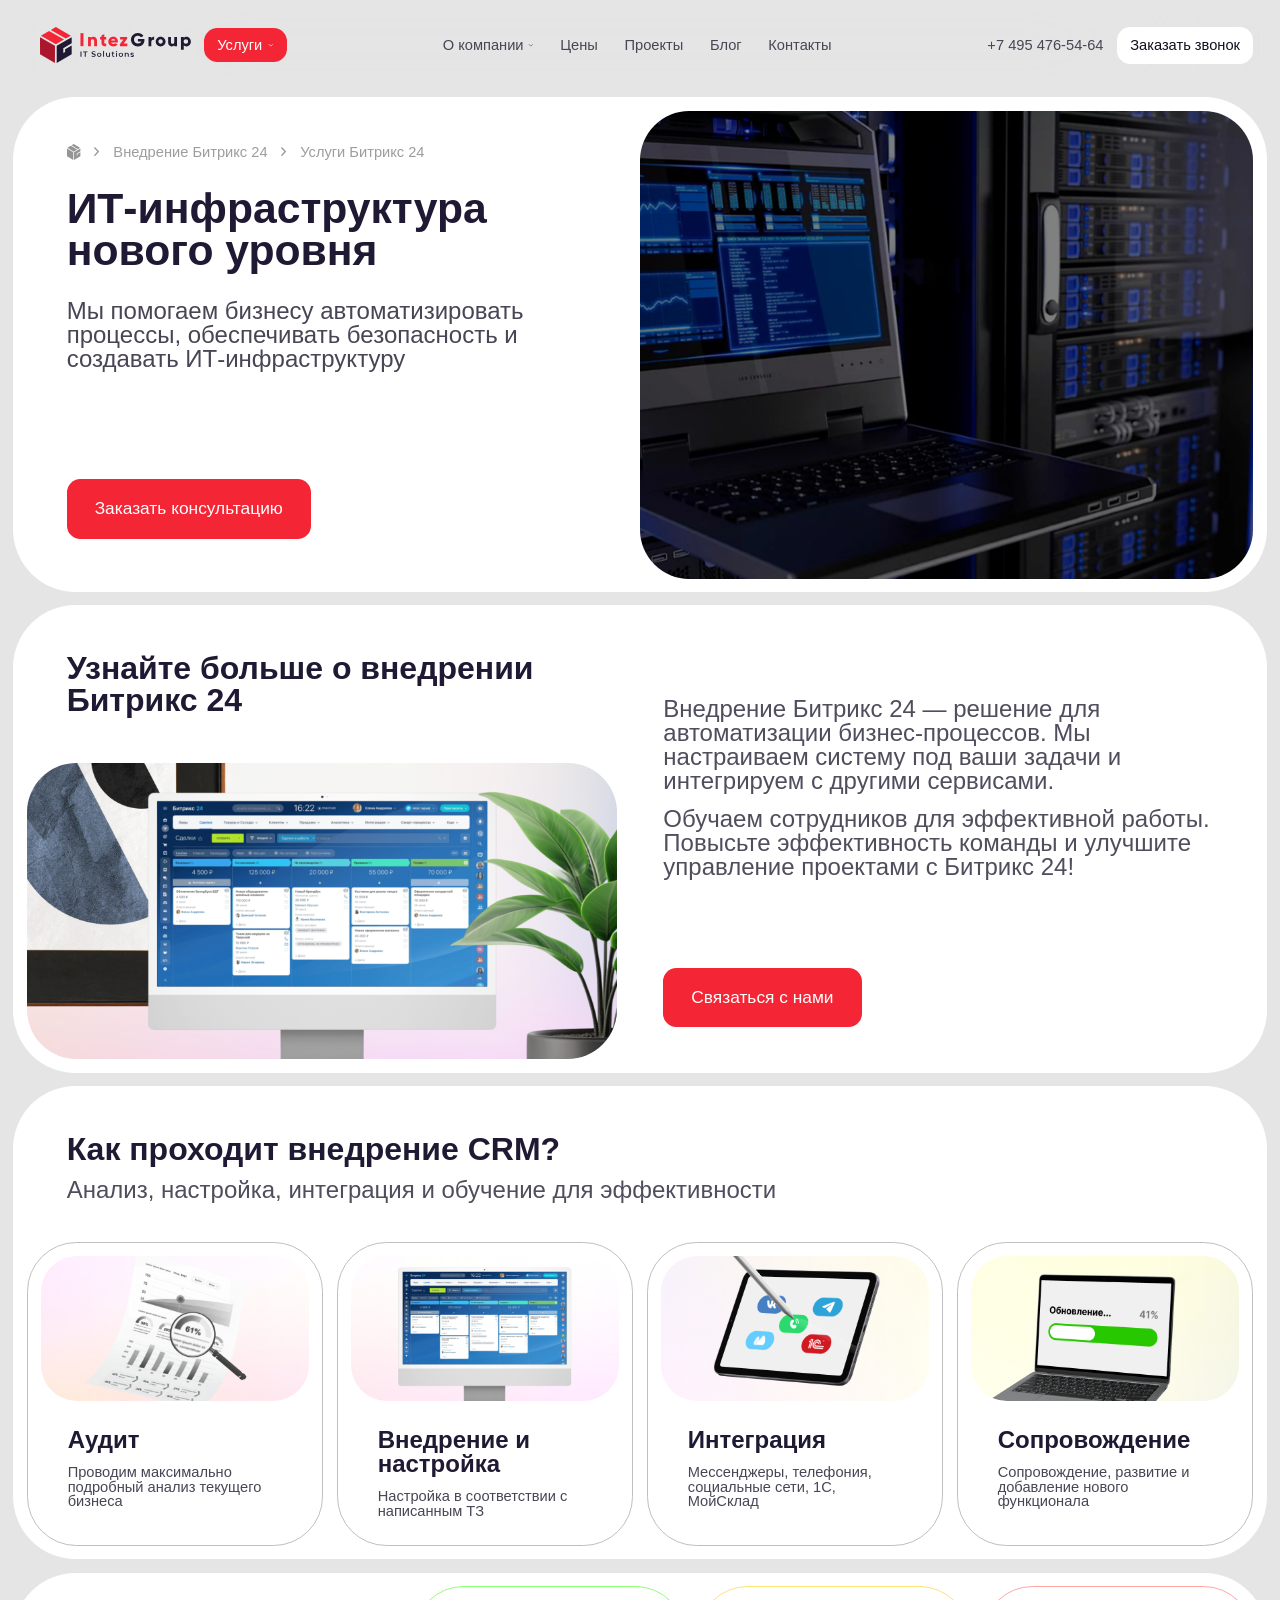
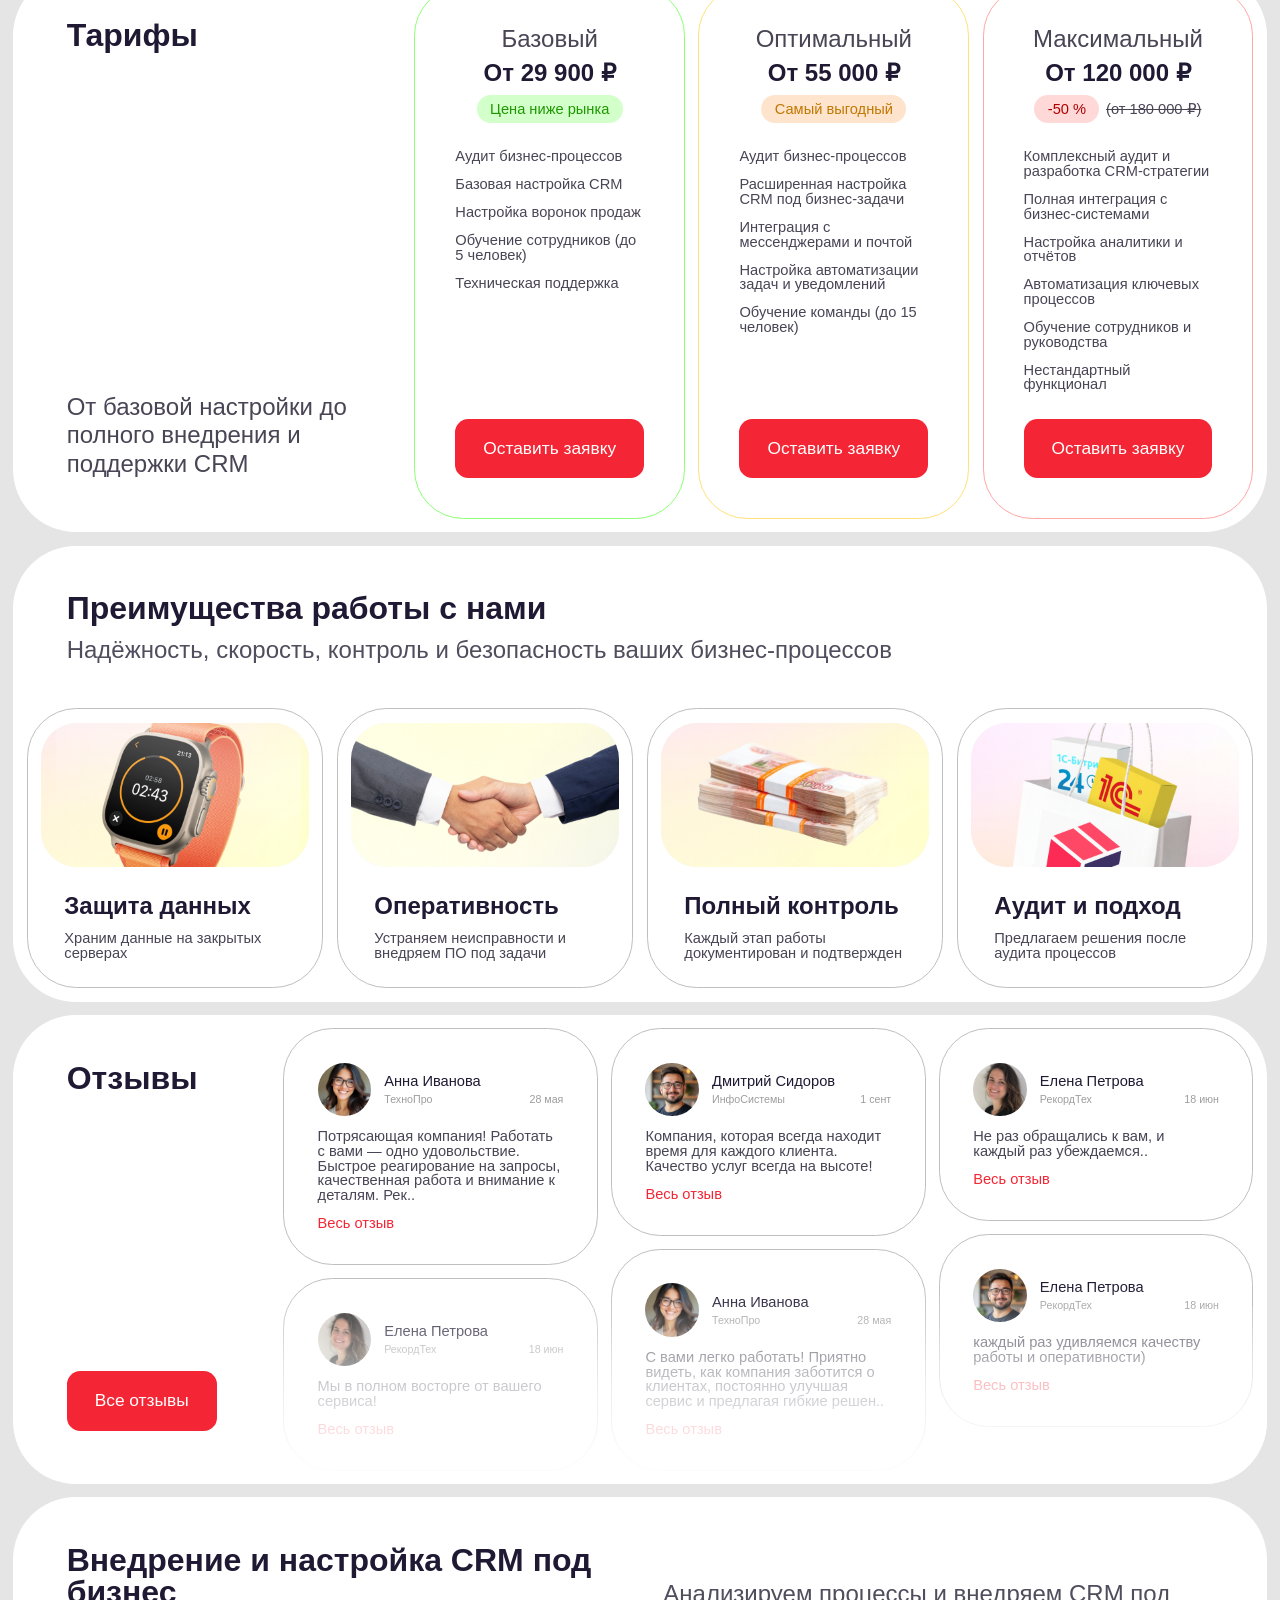
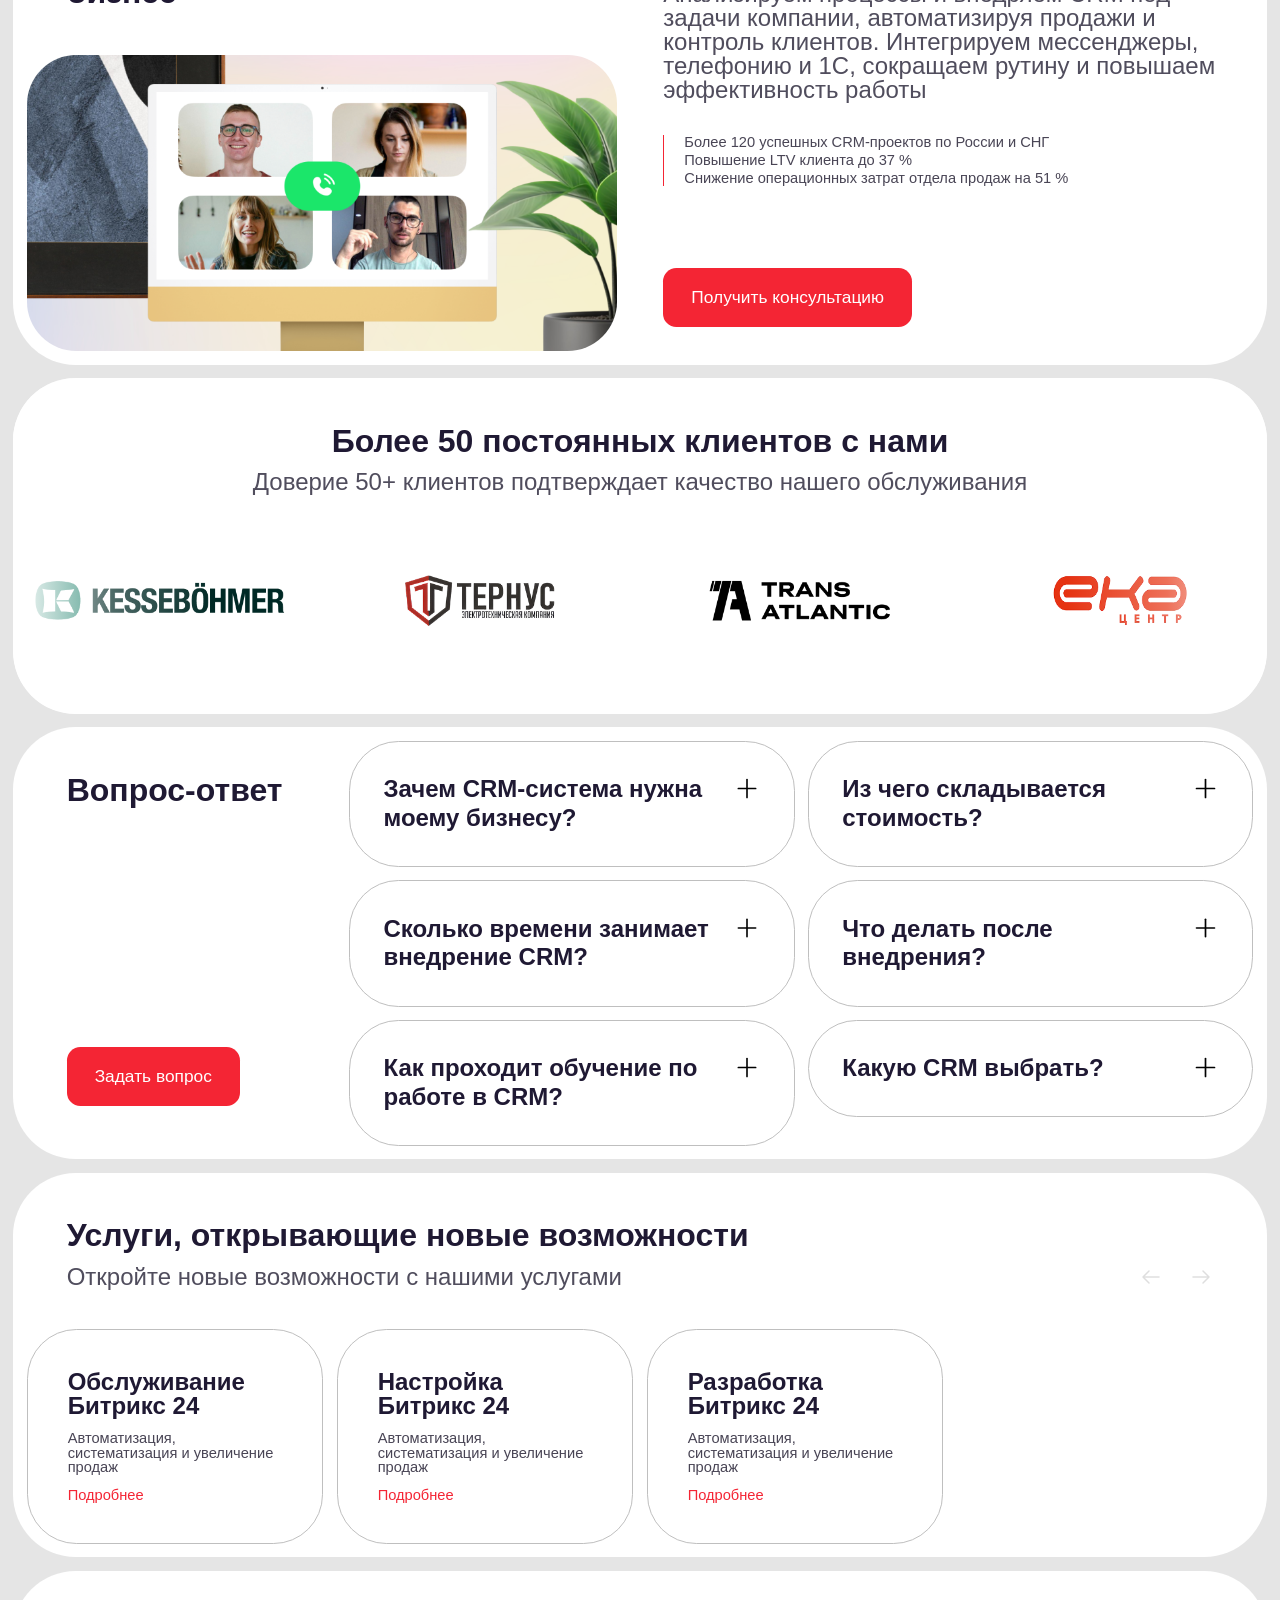
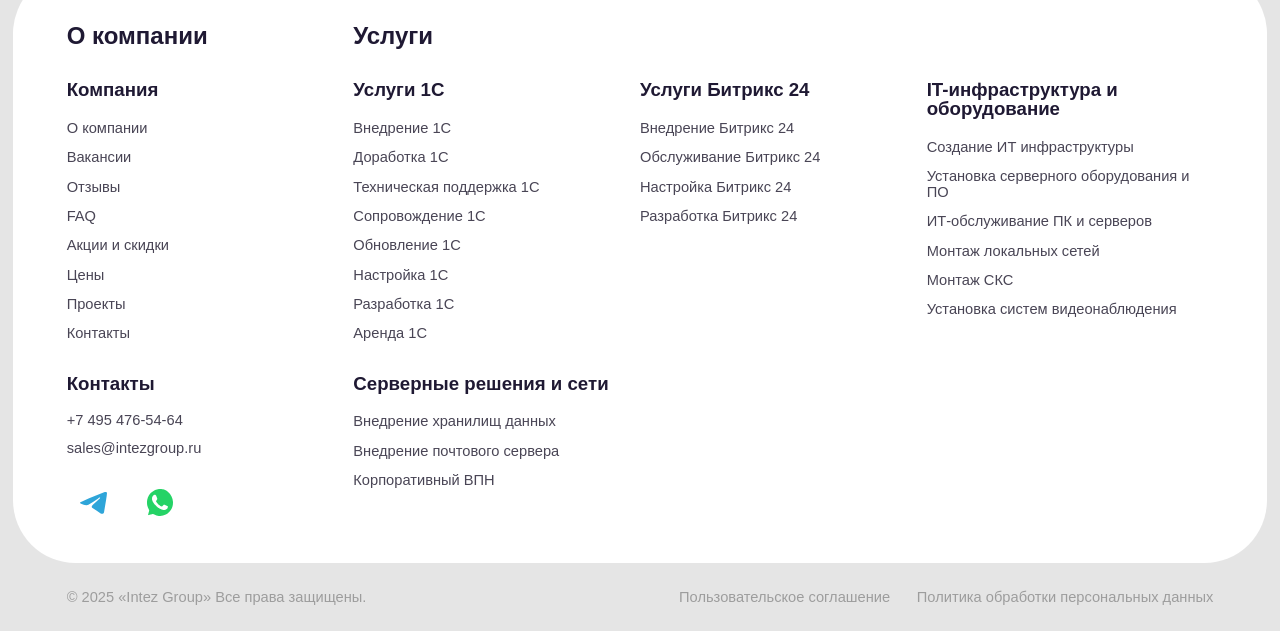
==== commit f175ae75: "Закончен services.html" ====
--- a/services.html
+++ b/services.html
@@ -23,9 +23,7 @@
         <!-- Контент формы (переиспользуем стили quick-response) -->
         <div class="quick-response__content">
           <h2>Получить ответ за 15 минут</h2>
-          <p>
-            Заполните форму с актуальными данными
-          </p>
+          <p>Заполните форму с актуальными данными</p>
           <form class="quick-response__form" id="callModalForm">
             <div class="quick-response__field">
               <input type="text" class="quick-response__input" placeholder="Имя" />
@@ -36,11 +34,9 @@
               <span class="quick-response__error">Additional text</span>
             </div>
             <button type="submit" class="btn btn--primary">Отправить</button>
-            <p>
-              Отправляя форму, вы соглашаетесь с условиями
+            <p>Отправляя форму, вы соглашаетесь с условиями
               <a href="#">пользовательского соглашения</a> и
-              <a href="#">обработкой персональных данных</a>
-            </p>
+              <a href="#">обработкой персональных данных</a></p>
           </form>
         </div>
 
@@ -49,9 +45,7 @@
           <img src="assets/img/content/successfully-done.png" alt="Успешно" class="modal-success__image" loading="lazy">
           <div class="modal-success__content">
             <h2>Спасибо за обращение!</h2>
-            <p>
-              Мы уже получили вашу заявку. Ожидайте звонка — специалист свяжется с вами в ближайшее время
-            </p>
+            <p>Мы уже получили вашу заявку. Ожидайте звонка — специалист свяжется с вами в ближайшее время</p>
           </div>
         </div>
       </div>
@@ -254,8 +248,7 @@
   </div>
 
   <!-- Основной контент страницы -->
-  <main>
-    <!-- Обертка для основного контента (можно скрывать при показе 404) -->
+  <main><!-- Обертка для основного контента (можно скрывать при показе 404) -->
     <div id="mainContent">
       <!-- 1. Секция: ИТ-инфраструктура нового уровня -->
       <section class="section section--hero">
@@ -486,6 +479,15 @@
           </div>
         </div>
 
+        <div class="pricing__navigation">
+          <button class="pricing__nav-btn pricing__nav-btn--prev" id="pricingPrev">
+            <img src="assets/img/icons/arrow-left.svg" alt="Предыдущий" style="transform: rotate(180deg)"
+              loading="lazy" />
+          </button>
+          <button class="pricing__nav-btn pricing__nav-btn--next" id="pricingNext">
+            <img src="assets/img/icons/arrow-left.svg" alt="Следующий" loading="lazy" />
+          </button>
+        </div>
       </section>
 
       <!-- Секция 5: Преимущества работы с нами -->
@@ -687,25 +689,25 @@
         </div>
       </section>
 
-      <!-- 7. Секция: Готовы начать? Узнайте, как мы можем помочь! -->
-      <section class="section section--ready-to-start">
+      <!-- 7. Секция: Внедрение и настройка CRM под бизнес (модифицированная версия ready-to-start) -->
+      <section class="section section--ready-to-start section--ready-to-start-alt">
         <h2>
-          Готовы начать? Узнайте, как мы можем помочь!
+          Внедрение и настройка CRM под бизнес
         </h2>
         <div class="ready-to-start__image">
-          <img src="assets/img/content/ready-to-start-img.png" alt="Готовы начать?" loading="lazy" />
+          <img src="assets/img/content/ready-to-start-img.png" alt="Внедрение и настройка CRM" loading="lazy" />
         </div>
         <div class="ready-to-start__content">
           <div class="ready-to-start__text">
             <p>
-              Получите консультацию по автоматизации и внедрению ИТ-решений. Мы
-              подберём оптимальные инструменты для управления и роста.
+              Анализируем процессы и внедряем CRM под задачи компании, автоматизируя продажи и контроль клиентов.
+              Интегрируем мессенджеры, телефонию и 1С, сокращаем рутину и повышаем эффективность работы
             </p>
-            <p>
-              Наши эксперты проанализируют задачи, предложат решения и покажут,
-              как технологии снизят издержки и ускорят бизнес. Начните цифровую
-              трансформацию.
-            </p>
+            <ul>
+              <li>Более 120 успешных CRM-проектов по России и СНГ</li>
+              <li>Повышение LTV клиента до 37 %</li>
+              <li>Снижение операционных затрат отдела продаж на 51 %</li>
+            </ul>
           </div>
           <button class="btn btn--primary ready-to-start__button">Получить консультацию</button>
         </div>
@@ -716,9 +718,7 @@
       <section class="section section--clients">
         <div class="clients__header">
           <h2>Более 50 постоянных клиентов с нами</h2>
-          <p>
-            Доверие 50+ клиентов подтверждает качество нашего обслуживания
-          </p>
+          <p>Доверие 50+ клиентов подтверждает качество нашего обслуживания</p>
         </div>
 
         <div class="clients__grid">
@@ -951,139 +951,68 @@
         </div>
       </section>
 
-      <!-- 10. Секция: Специальные предложения -->
-      <section class="section section--special-offers">
-        <div class="special-offers__header">
-          <div class="special-offers__header-text">
-            <h2>Специальные предложения</h2>
-            <p>
-              Скидки акции и предложения на ИТ-инфраструктуру
-            </p>
-          </div>
-        </div>
-
-        <div class="special-offers__navigation">
-          <button class="special-offers__nav-btn special-offers__nav-btn--prev" id="specialOffersPrev">
+      <!-- 10. Секция: Услуги, открывающие новые возможности (модифицированная версия special-offers) -->
+      <section class="section section--services-opportunities">
+        <div class="services-opportunities__header">
+          <div class="services-opportunities__header-text">
+            <h2>Услуги, открывающие новые возможности</h2>
+            <p>Откройте новые возможности с нашими услугами</p>
+          </div>
+        </div>
+
+        <div class="services-opportunities__navigation">
+          <button class="services-opportunities__nav-btn services-opportunities__nav-btn--prev"
+            id="servicesOpportunitiesPrev">
             <img src="assets/img/icons/arrow-left.svg" alt="Предыдущий" style="transform: rotate(180deg)"
               loading="lazy" />
           </button>
-          <button class="special-offers__nav-btn special-offers__nav-btn--next" id="specialOffersNext">
+          <button class="services-opportunities__nav-btn services-opportunities__nav-btn--next"
+            id="servicesOpportunitiesNext">
             <img src="assets/img/icons/arrow-left.svg" alt="Следующий" style="transform: rotate(0deg)" loading="lazy" />
           </button>
         </div>
 
-        <div class="special-offers__grid">
-          <!-- Карточка 1: Готовая 1С за 2 дня -->
-          <div class="special-offers__card">
-            <div class="special-offers__card-image">
-              <img src="assets/img/content/1c-section-special-offers.png" alt="Готовая 1С за 2 дня" loading="lazy" />
-            </div>
-            <div class="special-offers__card-content">
-              <h3>Готовая 1С за 2 дня</h3>
-              <p>
-                Быстрое внедрение 1С под ключ
-              </p>
-              <a href="#" class="special-offers__card-link">Подробнее</a>
-            </div>
-          </div>
-
-          <!-- Карточка 2: Битрикс 24 со скидкой до 50% -->
-          <div class="special-offers__card">
-            <div class="special-offers__card-image">
-              <img src="assets/img/content/24-bitrix-section-special-offers.png" alt="Битрикс 24 со скидкой до 50%"
-                loading="lazy" />
-            </div>
-            <div class="special-offers__card-content">
+        <div class="services-opportunities__grid">
+          <!-- Карточка 1: Обслуживание Битрикс 24 -->
+          <div class="services-opportunities__card">
+            <div class="services-opportunities__card-content">
+              <h3>Обслуживание Битрикс 24</h3>
+              <p>
+                Автоматизация, систематизация и увеличение продаж
+              </p>
+              <a href="#" class="services-opportunities__card-link">Подробнее</a>
+            </div>
+          </div>
+
+          <!-- Карточка 2: Настройка Битрикс 24 -->
+          <div class="services-opportunities__card">
+            <div class="services-opportunities__card-content">
               <h3>
-                Битрикс 24 со скидкой до 50%
+                Настройка Битрикс 24
               </h3>
               <p>
-                Внедрение CRM для автоматизации продаж
-              </p>
-              <a href="#" class="special-offers__card-link">Подробнее</a>
-            </div>
-          </div>
-
-          <!-- Карточка 3: Бесплатный аудит -->
-          <div class="special-offers__card">
-            <div class="special-offers__card-image">
-              <img src="assets/img/content/free-audit-section-special-offers.png" alt="Бесплатный аудит"
-                loading="lazy" />
-            </div>
-            <div class="special-offers__card-content">
-              <h3>Бесплатный аудит</h3>
-              <p>
-                Анализ оборудования, серверов и сетей
-              </p>
-              <a href="#" class="special-offers__card-link">Подробнее</a>
-            </div>
-          </div>
-
-          <!-- Карточка 4: Установка в подарок -->
-          <div class="special-offers__card">
-            <div class="special-offers__card-image">
-              <img src="assets/img/content/installation-section-special-offers.png" alt="Установка в подарок"
-                loading="lazy" />
-            </div>
-            <div class="special-offers__card-content">
-              <h3>Установка в подарок</h3>
-              <p>
-                Система видеонаблюдения — установка бесплатно
-              </p>
-              <a href="#" class="special-offers__card-link">Подробнее</a>
-            </div>
-          </div>
-
-          <!-- Карточка 4: Установка в подарок -->
-          <div class="special-offers__card">
-            <div class="special-offers__card-image">
-              <img src="assets/img/content/installation-section-special-offers.png" alt="Установка в подарок"
-                loading="lazy" />
-            </div>
-            <div class="special-offers__card-content">
-              <h3>Установка в подарок</h3>
-              <p>
-                Система видеонаблюдения — установка бесплатно
-              </p>
-              <a href="#" class="special-offers__card-link">Подробнее</a>
-            </div>
-          </div>
-
-          <!-- Карточка 4: Установка в подарок -->
-          <div class="special-offers__card">
-            <div class="special-offers__card-image">
-              <img src="assets/img/content/installation-section-special-offers.png" alt="Установка в подарок"
-                loading="lazy" />
-            </div>
-            <div class="special-offers__card-content">
-              <h3>Установка в подарок</h3>
-              <p>
-                Система видеонаблюдения — установка бесплатно
-              </p>
-              <a href="#" class="special-offers__card-link">Подробнее</a>
-            </div>
-          </div>
-
-          <!-- Карточка 4: Установка в подарок -->
-          <div class="special-offers__card">
-            <div class="special-offers__card-image">
-              <img src="assets/img/content/installation-section-special-offers.png" alt="Установка в подарок"
-                loading="lazy" />
-            </div>
-            <div class="special-offers__card-content">
-              <h3>Установка в подарок</h3>
-              <p>
-                Система видеонаблюдения — установка бесплатно
-              </p>
-              <a href="#" class="special-offers__card-link">Подробнее</a>
-            </div>
-          </div>
+                Автоматизация, систематизация и увеличение продаж
+              </p>
+              <a href="#" class="services-opportunities__card-link">Подробнее</a>
+            </div>
+          </div>
+
+          <!-- Карточка 3: Разработка Битрикс 24 -->
+          <div class="services-opportunities__card">
+            <div class="services-opportunities__card-content">
+              <h3>Разработка Битрикс 24</h3>
+              <p>
+                Автоматизация, систематизация и увеличение продаж
+              </p>
+              <a href="#" class="services-opportunities__card-link">Подробнее</a>
+            </div>
+          </div>
+
         </div>
       </section>
 
     </div>
-    <!-- Конец обертки основного контента -->
-  </main>
+    <!-- Конец обертки основного контента --></main>
   <!-- Конец основного контента -->
 
   <!-- Подвал -->
@@ -1135,9 +1064,7 @@
             <ul class="footer__list">
               <li><a href="#" class="footer__link">Внедрение 1С</a></li>
               <li><a href="#" class="footer__link">Доработка 1С</a></li>
-              <li>
-                <a href="#" class="footer__link">Техническая поддержка 1С</a>
-              </li>
+              <li><a href="#" class="footer__link">Техническая поддержка 1С</a></li>
               <li><a href="#" class="footer__link">Сопровождение 1С</a></li>
               <li><a href="#" class="footer__link">Обновление 1С</a></li>
               <li><a href="#" class="footer__link">Настройка 1С</a></li>
@@ -1149,12 +1076,8 @@
           <div class="footer__section">
             <h4>Серверные решения и сети</h4>
             <ul class="footer__list">
-              <li>
-                <a href="#" class="footer__link">Внедрение хранилищ данных</a>
-              </li>
-              <li>
-                <a href="#" class="footer__link">Внедрение почтового сервера</a>
-              </li>
+              <li><a href="#" class="footer__link">Внедрение хранилищ данных</a></li>
+              <li><a href="#" class="footer__link">Внедрение почтового сервера</a></li>
               <li><a href="#" class="footer__link">Корпоративный ВПН</a></li>
             </ul>
           </div>
@@ -1168,13 +1091,9 @@
           <h4>Услуги Битрикс 24</h4>
           <ul class="footer__list">
             <li><a href="#" class="footer__link">Внедрение Битрикс 24</a></li>
-            <li>
-              <a href="#" class="footer__link">Обслуживание Битрикс 24</a>
-            </li>
+            <li><a href="#" class="footer__link">Обслуживание Битрикс 24</a></li>
             <li><a href="#" class="footer__link">Настройка Битрикс 24</a></li>
-            <li>
-              <a href="#" class="footer__link">Разработка Битрикс 24</a>
-            </li>
+            <li><a href="#" class="footer__link">Разработка Битрикс 24</a></li>
           </ul>
         </div>
 
@@ -1185,31 +1104,19 @@
           </h3>
           <h4>IT-инфраструктура и оборудование</h4>
           <ul class="footer__list">
-            <li>
-              <a href="#" class="footer__link">Создание ИТ инфраструктуры</a>
-            </li>
-            <li>
-              <a href="#" class="footer__link">Установка серверного оборудования и ПО</a>
-            </li>
-            <li>
-              <a href="#" class="footer__link">ИТ-обслуживание ПК и серверов</a>
-            </li>
-            <li>
-              <a href="#" class="footer__link">Монтаж локальных сетей</a>
-            </li>
+            <li><a href="#" class="footer__link">Создание ИТ инфраструктуры</a></li>
+            <li><a href="#" class="footer__link">Установка серверного оборудования и ПО</a></li>
+            <li><a href="#" class="footer__link">ИТ-обслуживание ПК и серверов</a></li>
+            <li><a href="#" class="footer__link">Монтаж локальных сетей</a></li>
             <li><a href="#" class="footer__link">Монтаж СКС</a></li>
-            <li>
-              <a href="#" class="footer__link">Установка систем видеонаблюдения</a>
-            </li>
+            <li><a href="#" class="footer__link">Установка систем видеонаблюдения</a></li>
           </ul>
         </div>
       </div>
     </section>
 
     <div class="footer__container">
-      <p>
-        © 2025 «Intez Group» Все права защищены.
-      </p>
+      <p>© 2025 «Intez Group» Все права защищены.</p>
       <div class="footer__legal">
         <a href="#" class="footer__legal-link">Пользовательское соглашение</a>
         <a href="#" class="footer__legal-link">Политика обработки персональных данных</a>
--- a/style/main.css
+++ b/style/main.css
@@ -542,7 +542,6 @@
 
 .breadcrumbs__separator-wrapper {
   width: 0.469vw /* 9px */;
-
   flex-shrink: 0;
   display: flex;
   align-items: center;
@@ -1039,6 +1038,46 @@
 .pricing-card .btn--primary {
   margin-top: auto;
   width: 100%;
+}
+
+/* Навигация для карусели тарифов (скрыта на desktop) */
+.pricing__navigation {
+  display: none;
+}
+
+.pricing__nav-btn {
+  cursor: pointer;
+  display: flex;
+  align-items: center;
+  justify-content: center;
+  transition: all 0.3s ease;
+}
+
+.pricing__nav-btn img {
+  width: 100%;
+  height: 100%;
+  display: block;
+  filter: none;
+  transition: filter 0.3s ease;
+}
+
+.pricing__nav-btn:hover img {
+  filter: brightness(0) saturate(100%) invert(13%) sepia(98%) saturate(6967%)
+    hue-rotate(355deg) brightness(93%) contrast(117%);
+}
+
+.pricing__nav-btn:disabled {
+  cursor: not-allowed;
+}
+
+.pricing__nav-btn:disabled img {
+  filter: brightness(0) saturate(100%) invert(67%) sepia(0%) saturate(0%)
+    hue-rotate(188deg) brightness(89%) contrast(87%);
+}
+
+.pricing__nav-btn:disabled:hover img {
+  filter: brightness(0) saturate(100%) invert(67%) sepia(0%) saturate(0%)
+    hue-rotate(188deg) brightness(89%) contrast(87%);
 }
 
 /* Секция Преимущества */
@@ -1469,6 +1508,49 @@
   letter-spacing: 0%;
   color: #504d5d;
   margin: 0;
+}
+
+/* Модификатор для альтернативной версии ready-to-start с списком */
+.section--ready-to-start-alt .ready-to-start__text {
+  gap: 2.604vw /* 50px */;
+}
+
+/* Описание (первый абзац) в альтернативной версии */
+.ready-to-start__text > p {
+  font-family: Inter, -apple-system, BlinkMacSystemFont, "Segoe UI", Roboto,
+    sans-serif;
+  font-size: 1.875vw /* 36px */;
+  font-weight: 400;
+  font-style: normal;
+  line-height: 100%;
+  letter-spacing: 0%;
+  color: #504d5d;
+  margin: 0;
+}
+
+/* Список с полоской слева (аналог track-group__list) */
+.ready-to-start__text > ul {
+  list-style: none;
+  padding: 0;
+  margin: 0;
+  padding-left: 1.563vw /* 30px */;
+  border-left: 0.104vw /* 2px */ solid #f42534;
+}
+
+.ready-to-start__text > ul li {
+  font-family: Inter, -apple-system, BlinkMacSystemFont, "Segoe UI", Roboto,
+    sans-serif;
+  font-size: 1.146vw /* 22px */;
+  font-weight: 400;
+  font-style: normal;
+  line-height: 100%;
+  letter-spacing: 0%;
+  color: #494555;
+  margin-bottom: 0.26vw /* 5px */;
+}
+
+.ready-to-start__text > ul li:last-child {
+  margin-bottom: 0;
 }
 
 /* Секция Наши достижения и результаты (Achievements) */
@@ -2535,6 +2617,240 @@
 }
 
 .special-offers__card-link:hover {
+  color: #fa0012;
+}
+
+/* ========================================
+   SERVICES OPPORTUNITIES СЕКЦИЯ (БЕЗ ИЗОБРАЖЕНИЙ)
+   Модифицированная версия special-offers
+   ======================================== */
+
+.section--services-opportunities {
+  display: grid;
+  grid-template-columns: 1fr auto;
+  grid-template-rows: auto auto;
+  grid-template-areas:
+    "header nav"
+    "grid grid";
+  gap: 3.125vw /* 60px */ 2.083vw /* 40px */;
+}
+
+.services-opportunities__header {
+  grid-area: header;
+  display: flex;
+  flex-direction: column;
+  justify-content: flex-end;
+}
+
+.services-opportunities__header-text {
+  flex: 1;
+}
+
+.services-opportunities__header-text > h2 {
+  font-family: Inter, -apple-system, BlinkMacSystemFont, "Segoe UI", Roboto,
+    sans-serif;
+  font-size: 2.5vw /* 48px */;
+  font-weight: 700;
+  font-style: normal;
+  line-height: 100%;
+  letter-spacing: 0%;
+  color: #1f1933;
+  margin-left: 4.167vw /* 80px */;
+  margin-top: 3.646vw /* 70px */;
+  margin-bottom: 1.042vw /* 20px */;
+}
+
+.services-opportunities__header-text > p {
+  font-family: Inter, -apple-system, BlinkMacSystemFont, "Segoe UI", Roboto,
+    sans-serif;
+  font-size: 1.875vw /* 36px */;
+  font-weight: 400;
+  font-style: normal;
+  line-height: 100%;
+  letter-spacing: 0%;
+  color: #504d5d;
+  margin-left: 4.167vw /* 80px */;
+  margin-bottom: 0;
+}
+
+.services-opportunities__navigation {
+  grid-area: nav;
+  display: flex;
+  gap: 2.083vw /* 40px */;
+  flex-shrink: 0;
+  align-self: flex-end;
+  margin-right: 4.167vw /* 80px */;
+}
+
+.services-opportunities__nav-btn {
+  width: 1.875vw /* 36px */;
+  height: 1.875vw /* 36px */;
+  border: none;
+  background: transparent;
+  display: flex;
+  align-items: center;
+  justify-content: center;
+  cursor: pointer;
+}
+
+.services-opportunities__nav-btn img {
+  width: 100%;
+  height: 100%;
+  display: block;
+  filter: none;
+  transition: filter 0.3s ease;
+}
+
+.services-opportunities__nav-btn:hover img {
+  filter: brightness(0) saturate(100%) invert(13%) sepia(98%) saturate(6967%)
+    hue-rotate(355deg) brightness(93%) contrast(117%);
+}
+
+.services-opportunities__nav-btn:disabled {
+  cursor: not-allowed;
+}
+
+.services-opportunities__nav-btn:disabled img {
+  filter: brightness(0) saturate(100%) invert(67%) sepia(0%) saturate(0%)
+    hue-rotate(188deg) brightness(89%) contrast(87%);
+}
+
+.services-opportunities__nav-btn:disabled:hover img {
+  filter: brightness(0) saturate(100%) invert(67%) sepia(0%) saturate(0%)
+    hue-rotate(188deg) brightness(89%) contrast(87%);
+}
+
+.services-opportunities__nav-btn svg {
+  width: 100%;
+  height: 100%;
+  fill: #1f1933;
+}
+
+.services-opportunities__grid {
+  grid-area: grid;
+  display: flex;
+  gap: 1.042vw /* 20px */;
+  padding-left: 1.042vw /* 20px */;
+  padding-right: 1.042vw /* 20px */;
+  padding-bottom: 1.042vw /* 20px */;
+  position: relative;
+  overflow: hidden;
+}
+
+/* Градиент слева блока с услугами */
+.services-opportunities__grid::before {
+  content: "";
+  position: absolute;
+  border-radius: 0 0 0 4.896vw /* 94px */;
+  top: 0;
+  bottom: 0;
+  left: 0;
+  width: 15.625vw /* 300px */;
+  background: linear-gradient(
+    270deg,
+    rgba(255, 255, 255, 0) 0%,
+    rgba(255, 255, 255, 0.7) 50%,
+    rgba(255, 255, 255, 1) 100%
+  );
+  pointer-events: none;
+  z-index: 1;
+  opacity: 0;
+  transition: opacity 0.4s ease;
+}
+
+.services-opportunities__grid.show-left-gradient::before {
+  opacity: 1;
+}
+
+/* Градиент справа блока с услугами */
+.services-opportunities__grid::after {
+  content: "";
+  position: absolute;
+  border-radius: 0 0 4.896vw /* 94px */ 0;
+  top: 0;
+  bottom: 0;
+  right: 0;
+  width: 15.625vw /* 300px */;
+  background: linear-gradient(
+    90deg,
+    rgba(255, 255, 255, 0) 0%,
+    rgba(255, 255, 255, 0.7) 50%,
+    rgba(255, 255, 255, 1) 100%
+  );
+  pointer-events: none;
+  z-index: 1;
+  opacity: 0;
+  transition: opacity 0.4s ease;
+}
+
+.services-opportunities__grid.show-right-gradient::after {
+  opacity: 1;
+}
+
+.services-opportunities__card {
+  background: transparent;
+  box-sizing: border-box;
+  border: 0.104vw /* 2px */ solid rgba(191, 191, 191, 1);
+  border-radius: 3.854vw /* 74px */;
+  display: flex;
+  flex-direction: column;
+  justify-content: space-between;
+  flex-shrink: 0;
+  width: calc((100% - (3 * 1.042vw /* 20px */)) / 4);
+  padding-left: 3.125vw /* 60px */;
+  padding-right: 3.125vw /* 60px */;
+  padding-top: 3.125vw /* 60px */;
+  padding-bottom: 3.125vw /* 60px */;
+  min-height: 100%;
+}
+
+.services-opportunities__card-content {
+  display: flex;
+  flex-direction: column;
+  align-items: flex-start;
+  width: 100%;
+}
+
+.services-opportunities__card-content > h3 {
+  font-family: Inter, -apple-system, BlinkMacSystemFont, "Segoe UI", Roboto,
+    sans-serif;
+  font-size: 1.875vw /* 36px */;
+  font-weight: 700;
+  font-style: normal;
+  line-height: 100%;
+  letter-spacing: 0%;
+  color: #1f1933;
+  margin-bottom: 1.042vw /* 20px */;
+}
+
+.services-opportunities__card-content > p {
+  font-family: Inter, -apple-system, BlinkMacSystemFont, "Segoe UI", Roboto,
+    sans-serif;
+  font-size: 1.146vw /* 22px */;
+  font-weight: 400;
+  font-style: normal;
+  line-height: 100%;
+  letter-spacing: 0%;
+  color: #494555;
+  margin-bottom: 1.042vw /* 20px */;
+  flex-grow: 1;
+}
+
+.services-opportunities__card-link {
+  font-family: Inter, -apple-system, BlinkMacSystemFont, "Segoe UI", Roboto,
+    sans-serif;
+  font-size: 1.146vw /* 22px */;
+  font-weight: 500;
+  font-style: normal;
+  line-height: 100%;
+  letter-spacing: 0%;
+  color: #f42534;
+  text-decoration: none;
+  margin-bottom: 0;
+  transition: color 0.3s ease;
+}
+
+.services-opportunities__card-link:hover {
   color: #fa0012;
 }
 
@@ -4178,30 +4494,36 @@
   /* Хлебные крошки (мобильная версия) */
   .breadcrumbs {
     gap: 10px;
+    flex-wrap: wrap; /* Разрешаем перенос на несколько строк */
+    align-items: center; /* Выравнивание по центру по вертикали */
   }
 
   .breadcrumbs__logo-wrapper {
-    width: 16px;
+    width: 15.8px;
     height: 18px;
   }
 
   .breadcrumbs__separator-wrapper {
-    width: 7px;
-    height: 3.5px;
+    width: 6px;
   }
 
   .breadcrumbs__logo-link {
-    opacity: 1;
+    font-size: 14px;
   }
 
   .breadcrumbs__link {
     font-size: 16px;
+    white-space: normal; /* Разрешаем перенос текста внутри ссылок */
+    word-wrap: break-word; /* Переносим длинные слова */
+    overflow-wrap: break-word; /* Дополнительная поддержка переноса */
   }
 
   .hero__image {
     margin: 20px 0;
     padding: 0;
     order: 2;
+    justify-content: start;
+    align-items: start;
   }
 
   .hero__image img {
@@ -4457,6 +4779,31 @@
     width: 100%;
   }
 
+  /* Модификатор для альтернативной версии с списком (мобильная версия) */
+  .section--ready-to-start-alt .ready-to-start__text {
+    gap: 20px;
+  }
+
+  .ready-to-start__text > p {
+    font-size: 18px;
+    margin-bottom: 0;
+  }
+
+  .ready-to-start__text > ul {
+    padding-left: 10px;
+    border-left: 2px solid #f42534;
+    margin-bottom: 0;
+  }
+
+  .ready-to-start__text > ul li {
+    font-size: 16px;
+    margin-bottom: 3px;
+  }
+
+  .ready-to-start__text > ul li:last-child {
+    margin-bottom: 0;
+  }
+
   /* ========================================
      PRICING СЕКЦИЯ (МОБИЛЬНАЯ ВЕРСИЯ)
      Порядок: заголовок → описание → карусель карточек
@@ -4500,21 +4847,15 @@
     overflow-y: hidden;
     scroll-snap-type: x mandatory;
     -webkit-overflow-scrolling: touch;
-  }
-
-  /* Убираем полосу прокрутки */
-  .pricing__cards-container::-webkit-scrollbar {
-    display: none;
-  }
-
-  .pricing__cards-container {
-    scrollbar-width: none; /* Firefox */
-    -ms-overflow-style: none; /* IE/Edge */
-  }
-
-  /* Карточка тарифа (мобильная версия) */
+    width: 100%;
+  }
+
+  /* Карточка тарифа (мобильная версия) - фиксированная ширина, показываем по 1 карточке */
   .pricing-card {
-    flex: 0 0 280px;
+    flex: 0 0 300px;
+    min-width: 300px;
+    width: 300px;
+    max-width: 300px;
     scroll-snap-align: start;
     border-width: 2px;
     border-radius: 20px;
@@ -4565,6 +4906,20 @@
     width: 100%;
   }
 
+  /* Навигация для карусели тарифов (показываем на мобилке) */
+  .pricing__navigation {
+    display: flex;
+    justify-content: center;
+    align-items: center;
+    align-self: center;
+    gap: 40px;
+  }
+
+  .pricing__nav-btn {
+    width: 24px;
+    height: 24px;
+  }
+
   /* ========================================
      ADVANTAGES СЕКЦИЯ (МОБИЛЬНАЯ ВЕРСИЯ)
      ======================================== */
@@ -4593,8 +4948,8 @@
   }
 
   .advantage-card__image {
-    margin-bottom: 20px;
-    padding: 0 20px 0 20px;
+    margin: 0;
+    padding: 20px 20px 0 20px;
   }
 
   .advantage-card__image img {
@@ -4604,9 +4959,8 @@
   .advantage-card__content {
     display: flex;
     flex-direction: column;
-    gap: 20px;
-    padding: 20px 60px;
-    text-align: center;
+    gap: 10px;
+    padding: 20px;
   }
 
   .advantage-card__content h3 {
@@ -4971,6 +5325,102 @@
   }
 
   /* ========================================
+     SERVICES OPPORTUNITIES СЕКЦИЯ (МОБИЛЬНАЯ ВЕРСИЯ, БЕЗ ИЗОБРАЖЕНИЙ)
+     Порядок: заголовок → описание → карусель → кнопки
+     ======================================== */
+
+  .section--services-opportunities {
+    display: grid;
+    grid-template-columns: 1fr;
+    grid-template-areas:
+      "header"
+      "grid"
+      "nav";
+    padding: 20px;
+    gap: 20px;
+  }
+
+  .services-opportunities__header {
+    grid-area: header;
+    display: flex;
+    flex-direction: column;
+    gap: 10px;
+    margin-bottom: 0;
+  }
+
+  .services-opportunities__header-text > h2 {
+    font-size: 24px;
+    margin: 0 0 10px 0;
+  }
+
+  .services-opportunities__header-text > p {
+    font-size: 18px;
+    margin: 0;
+  }
+
+  .services-opportunities__navigation {
+    display: flex;
+    justify-content: center;
+    align-items: center;
+    gap: 40px;
+    margin: 0;
+    order: 4;
+  }
+
+  .services-opportunities__nav-btn {
+    width: 24px;
+    height: 24px;
+  }
+
+  .services-opportunities__grid {
+    gap: 20px;
+    padding: 0;
+    padding-bottom: 10px;
+    overflow-x: auto;
+    overflow-y: hidden;
+    scroll-snap-type: x mandatory;
+    -webkit-overflow-scrolling: touch;
+  }
+
+  .services-opportunities__grid::before,
+  .services-opportunities__grid::after {
+    display: none;
+  }
+
+  .services-opportunities__card {
+    flex: 0 0 280px;
+    display: flex;
+    flex-direction: column;
+    justify-content: space-between;
+    border: 2px solid rgba(191, 191, 191, 1);
+    border-radius: 20px;
+    padding: 30px 20px;
+    scroll-snap-align: start;
+    min-height: 100%;
+  }
+
+  .services-opportunities__card-content {
+    display: flex;
+    flex-direction: column;
+  }
+
+  .services-opportunities__card-content > h3 {
+    font-size: 18px;
+    margin-bottom: 10px;
+  }
+
+  .services-opportunities__card-content > p {
+    font-size: 16px;
+    margin-bottom: 20px;
+    flex-grow: 1;
+  }
+
+  .services-opportunities__card-link {
+    font-size: 16px;
+    margin-bottom: 0;
+  }
+
+  /* ========================================
      BLOG СЕКЦИЯ (МОБИЛЬНАЯ ВЕРСИЯ)
      Порядок: заголовок → описание → карусель → кнопки
      ======================================== */
@@ -5144,7 +5594,7 @@
 
   .work-process-card__image {
     padding: 20px;
-    margin-bottom: 20px;
+    margin-bottom: 0;
   }
 
   .work-process-card__image img {
@@ -5154,8 +5604,8 @@
   .work-process-card__content {
     display: flex;
     flex-direction: column;
-    gap: 20px;
-    padding: 0 60px 20px 60px;
+    gap: 10px;
+    padding: 0 20px 20px 20px;
     text-align: left;
   }
 
@@ -5627,7 +6077,7 @@
     transition: border-radius 0.4s ease;
   }
 
-  /* Иконка стрелки */
+  /* Иконка стрелки для секций внутри колонки */
   .footer__section > h4::after {
     content: "";
     width: 9px;
@@ -5640,8 +6090,26 @@
     flex-shrink: 0;
   }
 
-  /* Поворот иконки при активном состоянии */
+  /* Иконка стрелки для заголовков напрямую в колонке (Битрикс 24, IT-инфраструктура) */
+  .footer__column > h4::after {
+    content: "";
+    width: 9px;
+    height: 4.5px;
+    background-image: url("../assets/img/icons/show-more.svg");
+    background-size: contain;
+    background-repeat: no-repeat;
+    background-position: center;
+    transition: transform 0.3s ease;
+    flex-shrink: 0;
+  }
+
+  /* Поворот иконки при активном состоянии (для секций) */
   .footer__section.active > h4::after {
+    transform: rotate(180deg);
+  }
+
+  /* Поворот иконки при активном состоянии (для колонок) */
+  .footer__column.active > h4::after {
     transform: rotate(180deg);
   }
 
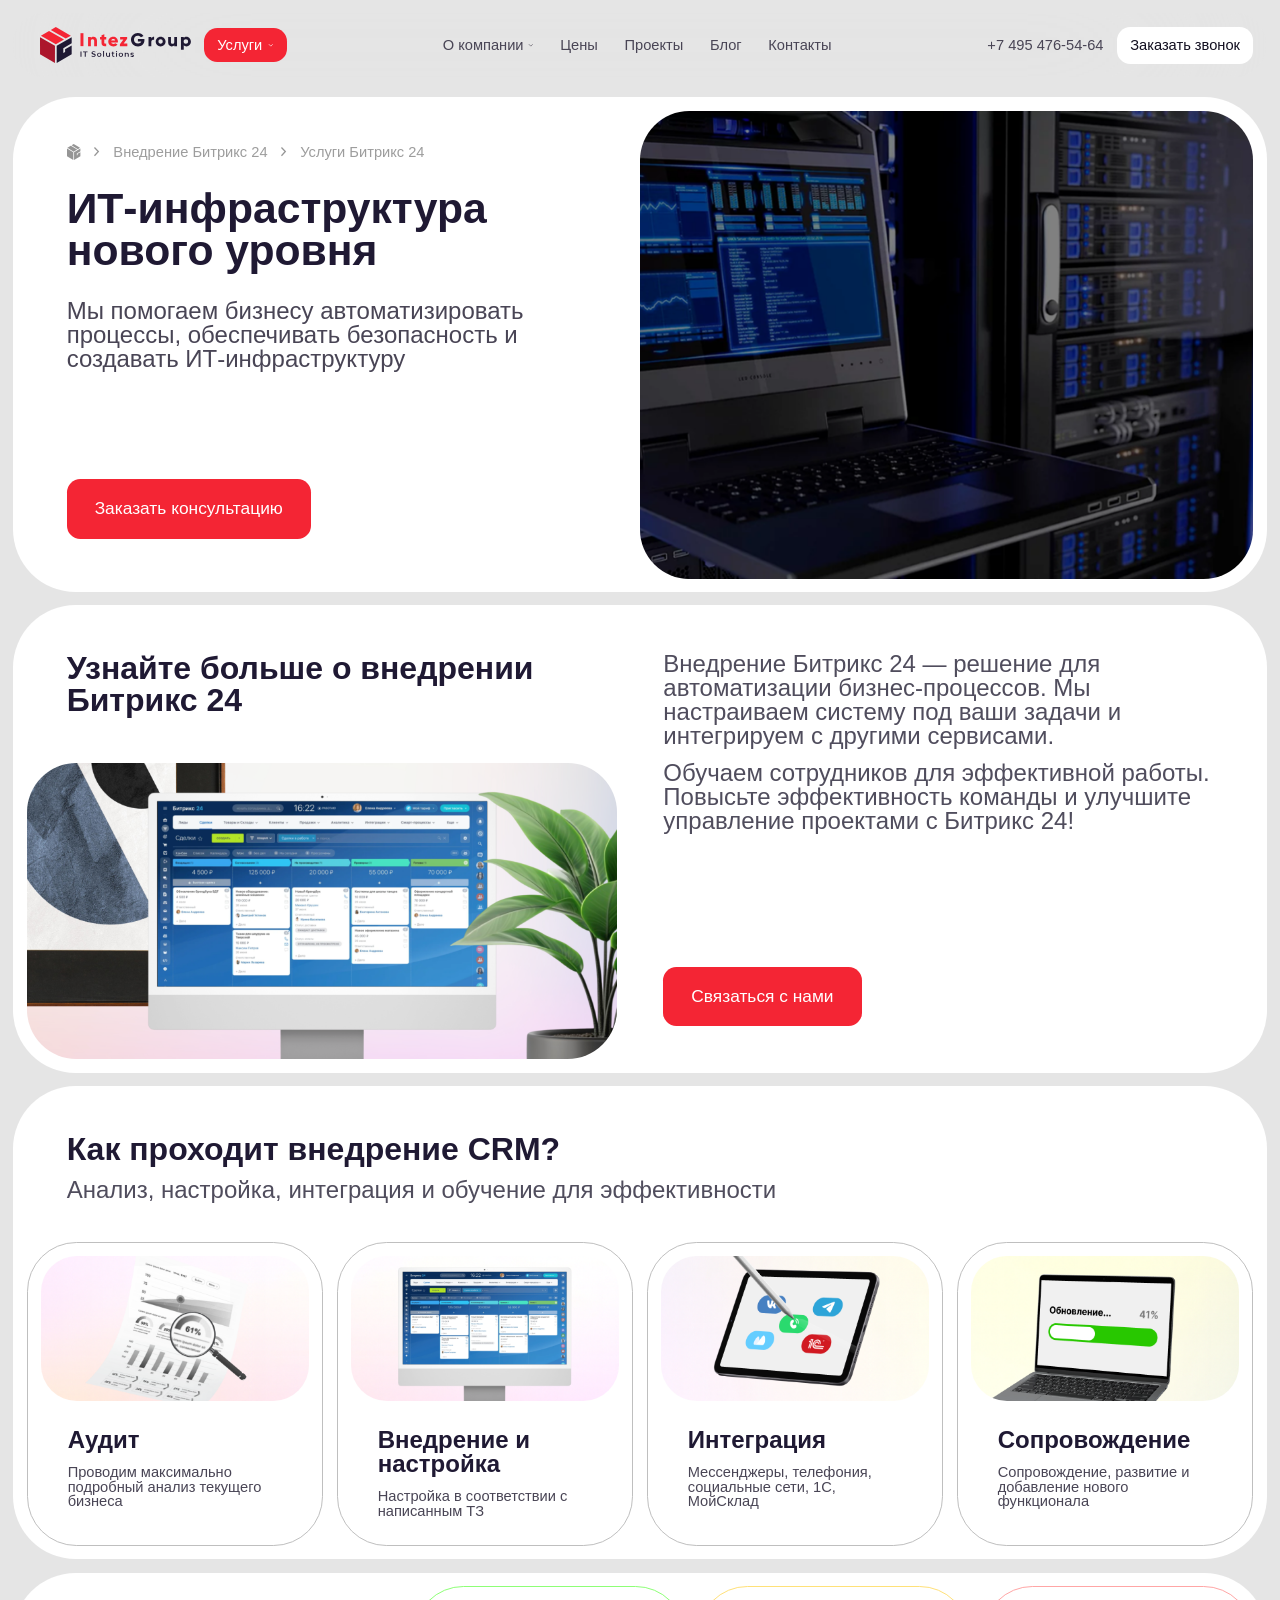
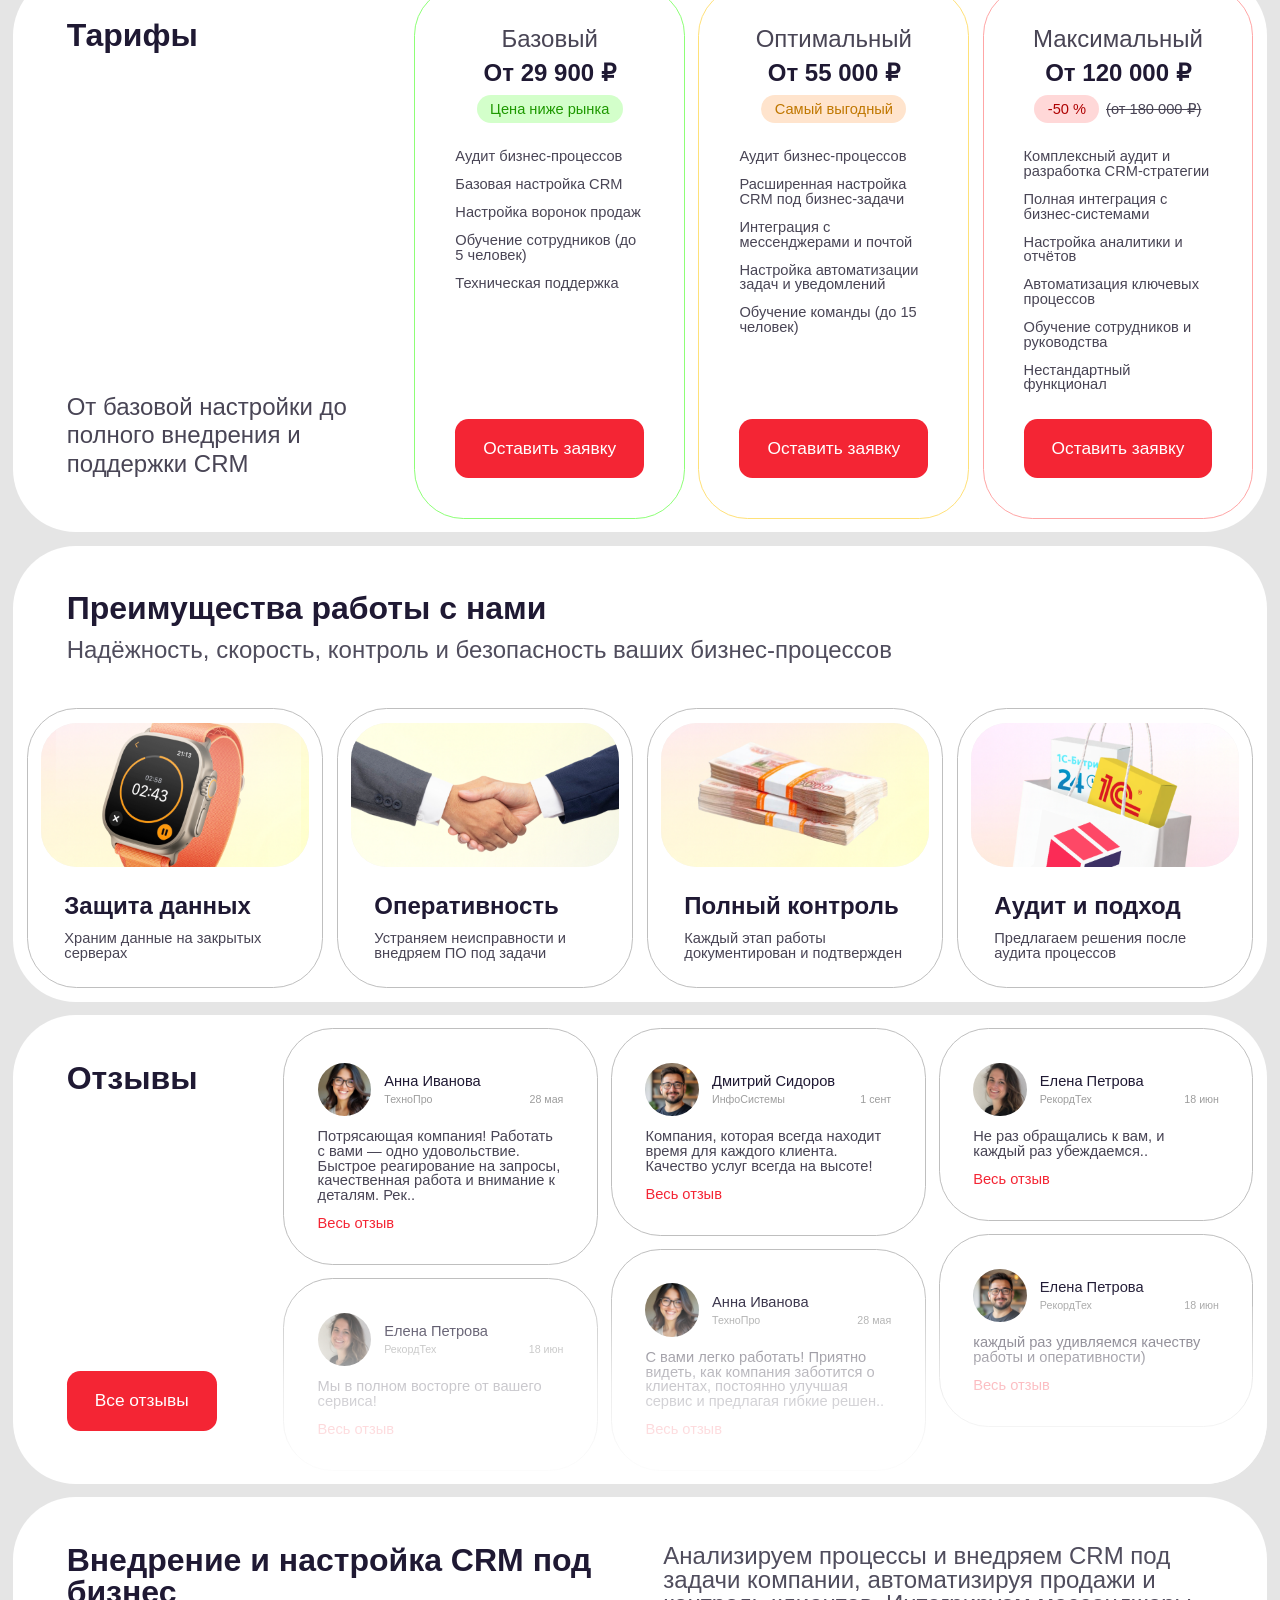
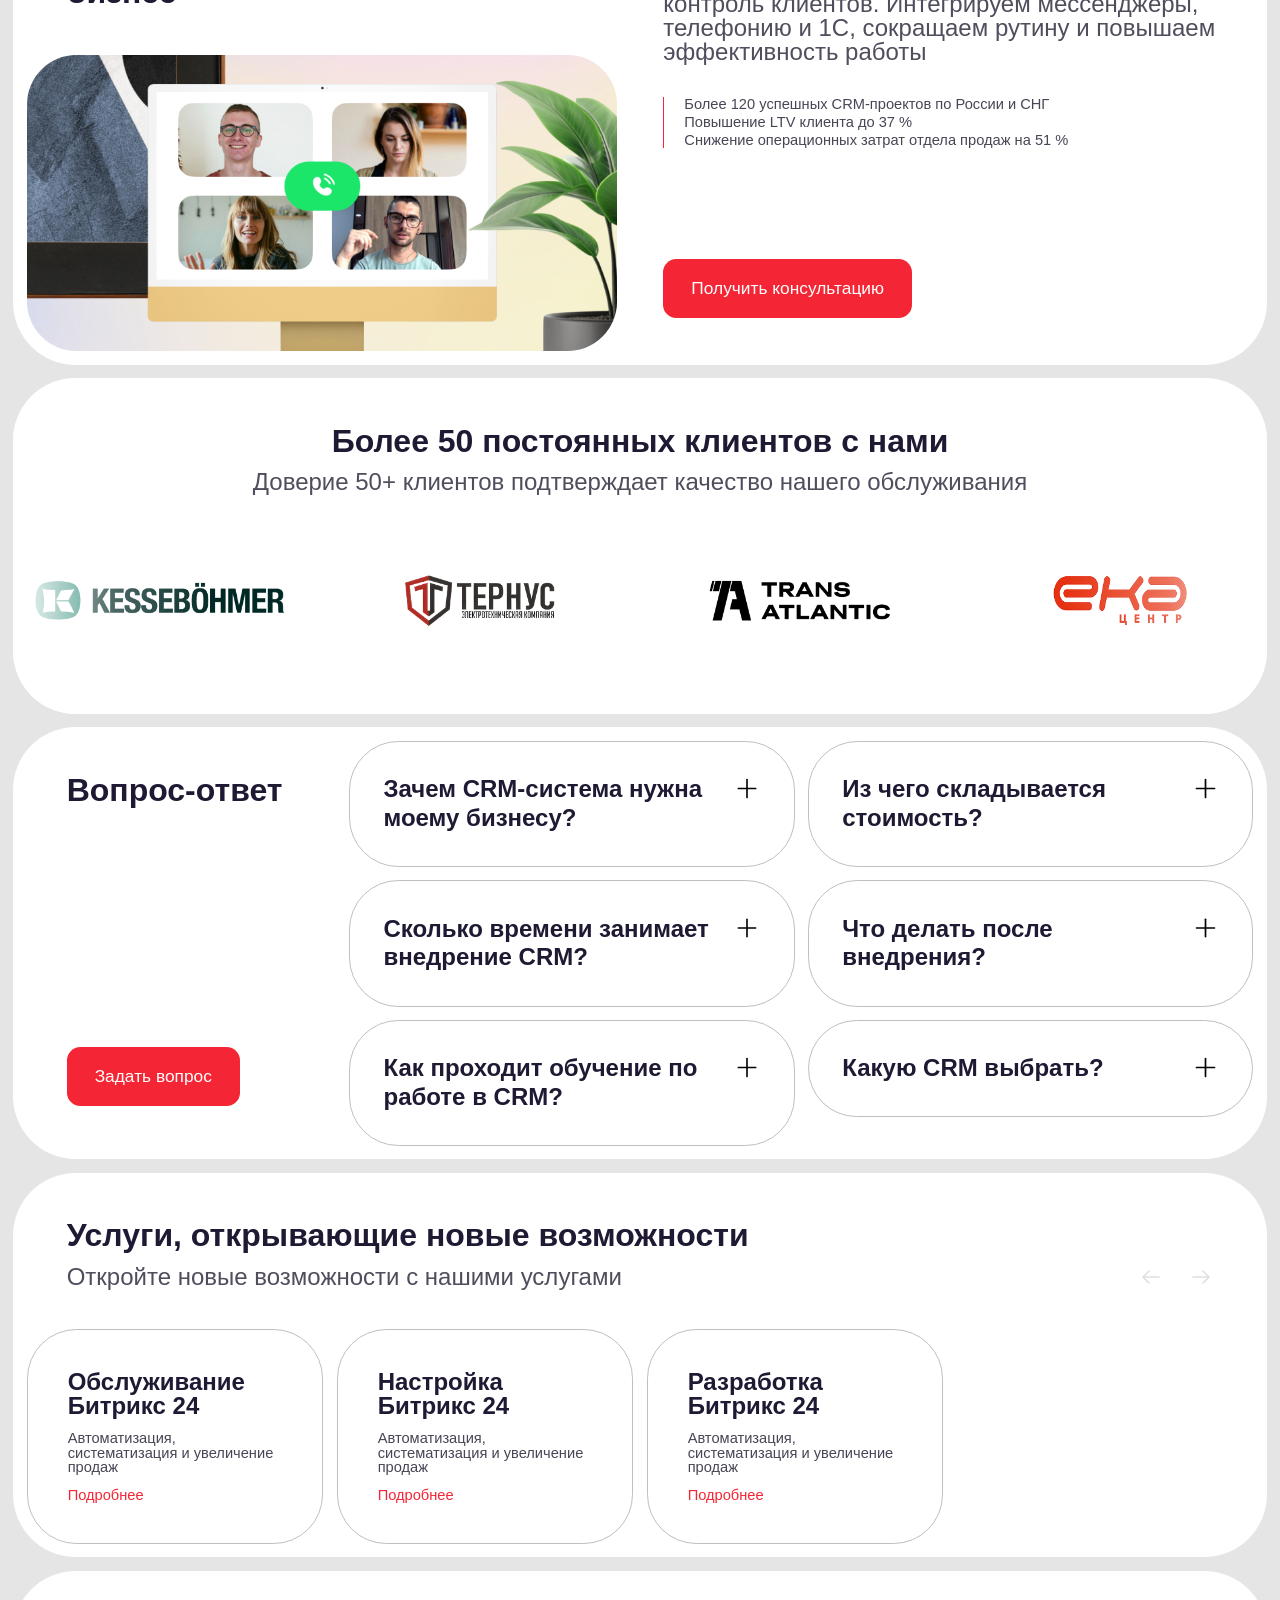
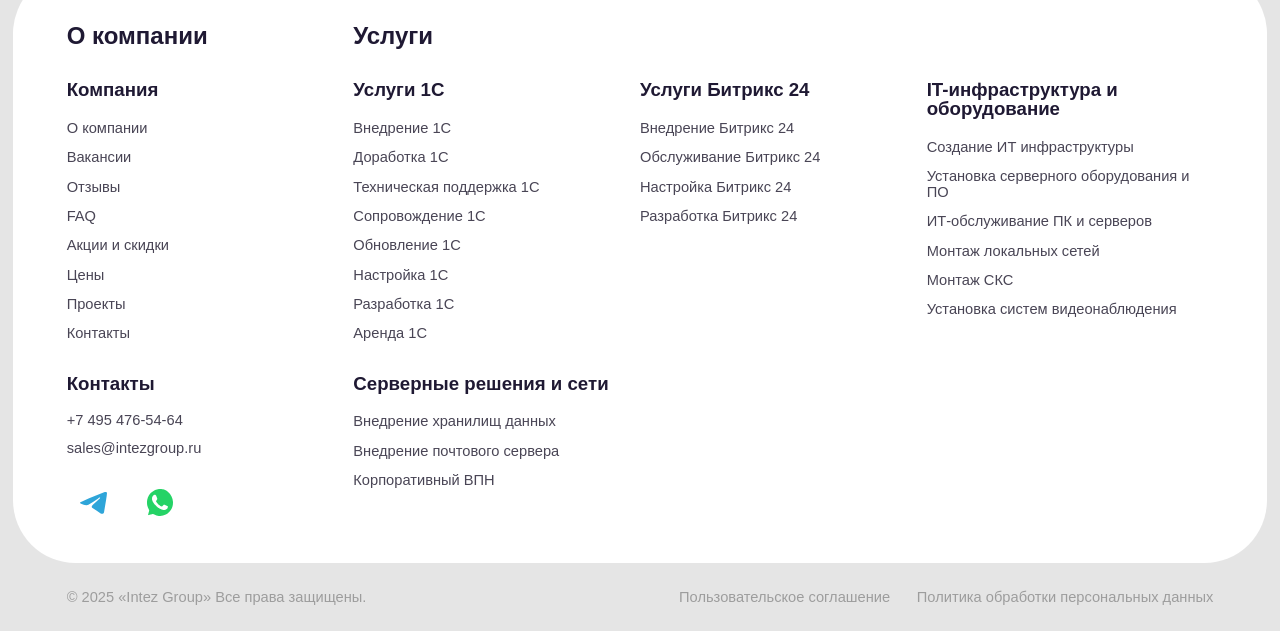
==== commit bac2ff7a: "Главная заполнена актуальными данными, отправлена в Битрикс" ====
--- a/services.html
+++ b/services.html
@@ -503,7 +503,7 @@
             <div class="advantage-card__image">
               <img src="assets/img/content/fast-solution-section-advantages.png" alt="Защита данных" loading="lazy" />
             </div>
-            <div class="advantage-card__content">
+            <div class="advantage-card__content services">
               <h3>Защита данных</h3>
               <p>Храним данные на закрытых серверах</p>
             </div>
@@ -515,7 +515,7 @@
               <img src="assets/img/content/individual-approach-section-advantages.png" alt="Оперативность"
                 loading="lazy" />
             </div>
-            <div class="advantage-card__content">
+            <div class="advantage-card__content services">
               <h3>Оперативность</h3>
               <p>Устраняем неисправности и внедряем ПО под задачи</p>
             </div>
@@ -527,7 +527,7 @@
               <img src="assets/img/content/optimizing-IT-costs-section-advantages.png" alt="Полный контроль"
                 loading="lazy" />
             </div>
-            <div class="advantage-card__content">
+            <div class="advantage-card__content services">
               <h3>Полный контроль</h3>
               <p>Каждый этап работы документирован и подтвержден</p>
             </div>
@@ -539,7 +539,7 @@
               <img src="assets/img/content/range-of-IT-services-section-advantages.png" alt="Аудит и подход"
                 loading="lazy" />
             </div>
-            <div class="advantage-card__content">
+            <div class="advantage-card__content services">
               <h3>Аудит и подход</h3>
               <p>Предлагаем решения после аудита процессов</p>
             </div>
--- a/style/main.css
+++ b/style/main.css
@@ -663,10 +663,11 @@
   grid-row: 1 / 3;
   display: flex;
   flex-direction: column;
-  justify-content: space-evenly;
+  justify-content: space-between;
   gap: 3.438vw /* 66px */;
   margin-right: 3.646vw /* 70px */;
   margin-top: 3.646vw /* 70px */;
+  margin-bottom: 3.646vw /* 70px */;
 }
 
 .about-company__text {
@@ -1161,7 +1162,11 @@
   gap: 1.042vw /* 20px */;
   padding-left: 2.865vw /* 57.5px */;
   padding-right: 2.865vw /* 57.5px */;
-  text-align: left;
+  text-align: center;
+}
+
+.advantage-card__content.services {
+  text-align: start;
 }
 
 .advantage-card__content h3 {
@@ -1486,10 +1491,11 @@
   grid-row: 1 / 3;
   display: flex;
   flex-direction: column;
-  justify-content: space-evenly;
+  justify-content: space-between;
   gap: 3.438vw /* 66px */;
   margin-right: 3.646vw /* 70px */;
   margin-top: 3.646vw /* 70px */;
+  margin-bottom: 3.646vw /* 70px */;
 }
 
 .ready-to-start__text {
@@ -1588,7 +1594,7 @@
   display: flex;
   flex-direction: column;
   align-items: center;
-  justify-content: center;
+  justify-content: start;
   padding: 3.125vw /* 60px */;
   min-height: 15.625vw /* 300px */;
 }
@@ -3083,7 +3089,6 @@
 }
 
 .section--blog {
-  padding-top: 3.646vw /* 70px */;
   display: grid;
   grid-template-columns: 1fr auto;
   grid-template-rows: auto auto;
